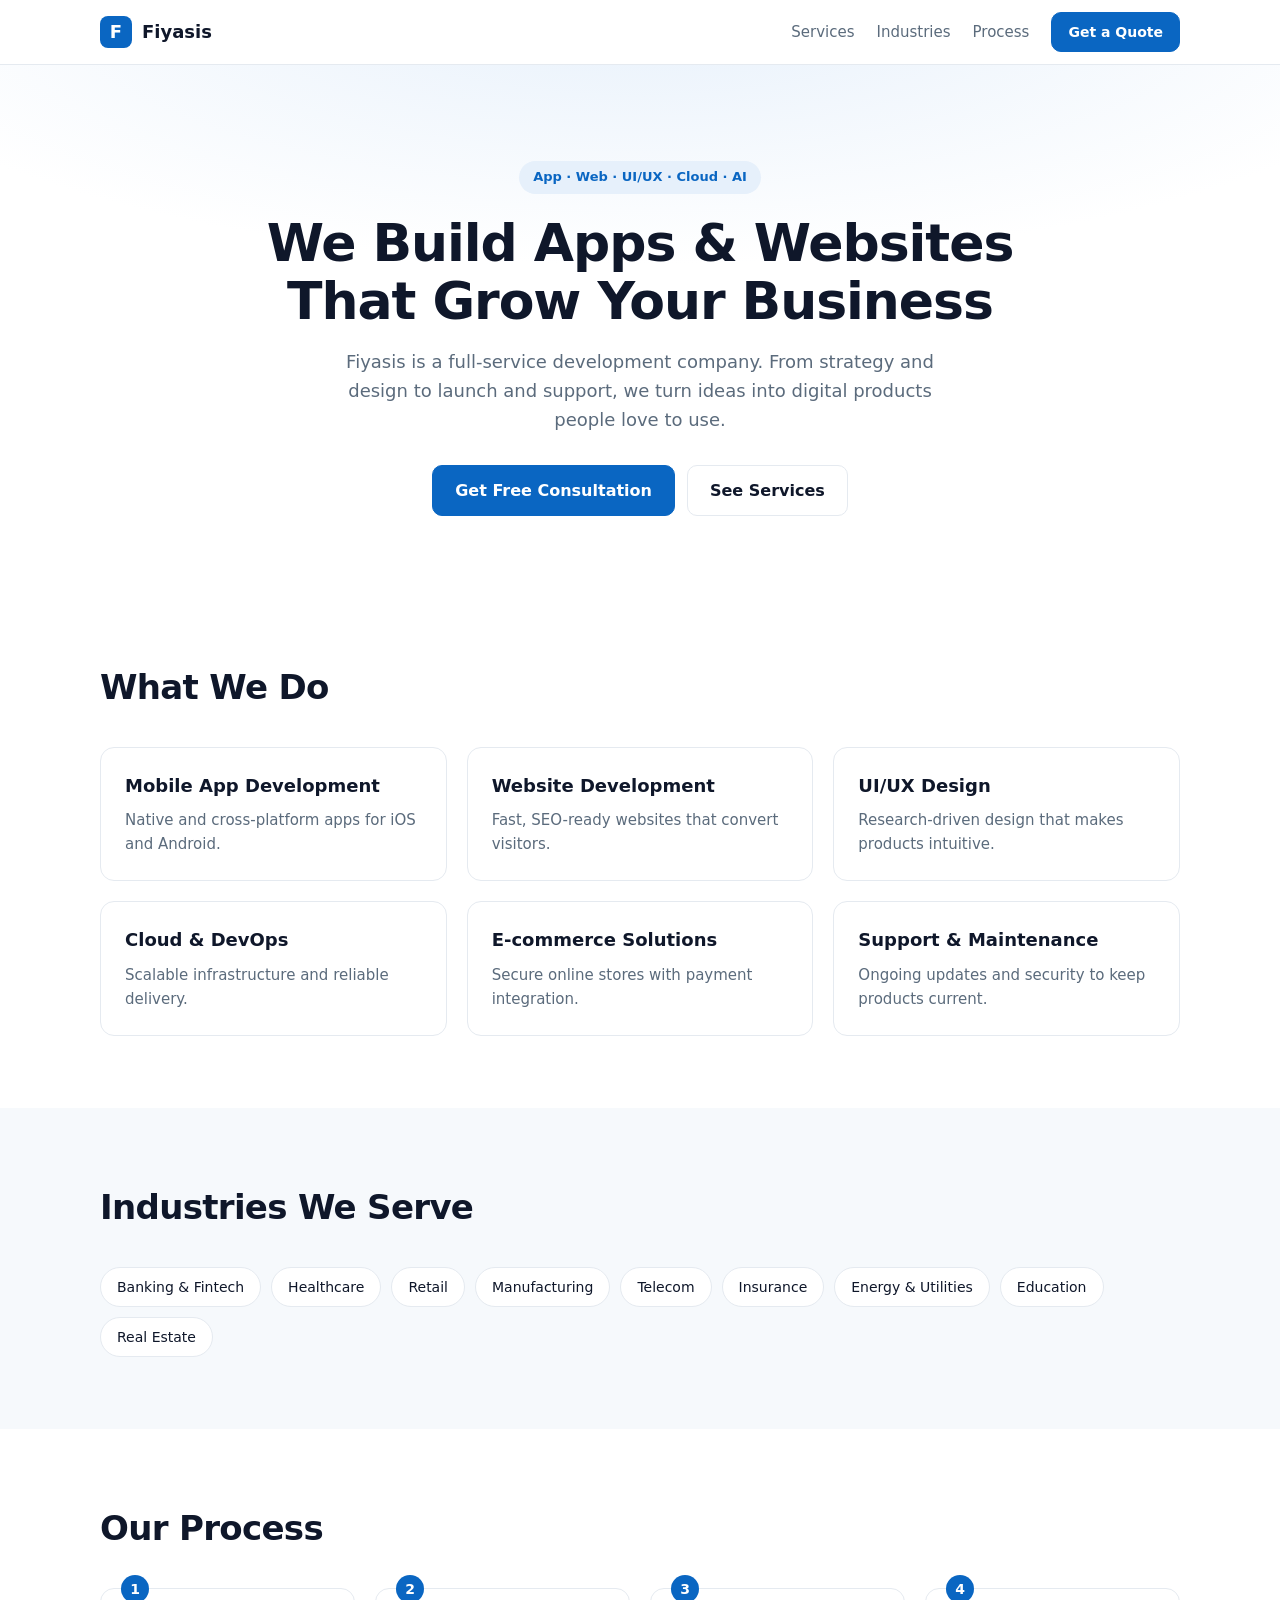
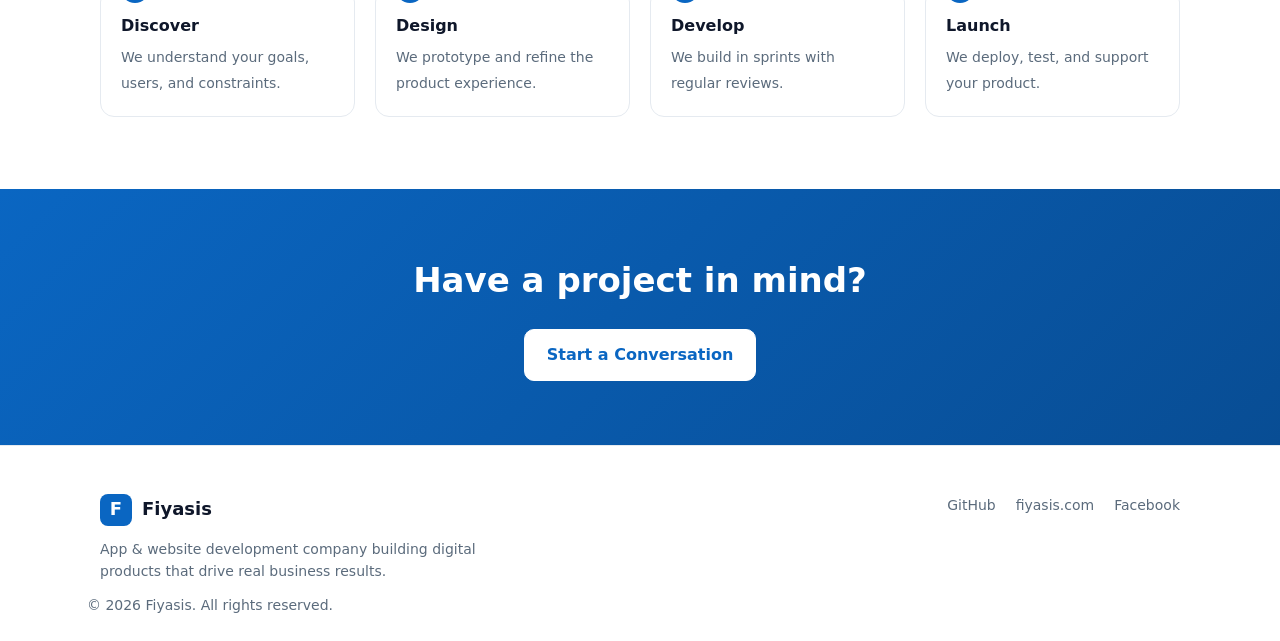
==== index.html @ e2587772 "Initial commit: Fiyasis landing page" ====
<!doctype html>
<html lang="en">
  <head>
    <meta charset="UTF-8" />
    <meta name="viewport" content="width=device-width, initial-scale=1.0" />
    <title>Fiyasis — App & Website Development Company</title>
    <meta
      name="description"
      content="Fiyasis is a full-service app and website development company. We build mobile apps, websites, UI/UX, cloud and AI solutions."
    />
    <link rel="icon" href="data:image/svg+xml,<svg xmlns='http://www.w3.org/2000/svg' viewBox='0 0 100 100'><rect width='100' height='100' rx='20' fill='%230A66C2'/><text x='50' y='70' font-size='60' text-anchor='middle' fill='white' font-family='Arial' font-weight='bold'>F</text></svg>" />
    <link rel="stylesheet" href="styles.css" />
  </head>
  <body>
    <header class="nav">
      <div class="container nav-inner">
        <a class="brand" href="/">
          <span class="logo">F</span>
          <span>Fiyasis</span>
        </a>
        <nav>
          <a href="#services">Services</a>
          <a href="#industries">Industries</a>
          <a href="#process">Process</a>
          <a class="btn btn-sm" href="https://www.fiyasis.com/contact-us">Get a Quote</a>
        </nav>
      </div>
    </header>

    <section class="hero">
      <div class="container">
        <span class="pill">App · Web · UI/UX · Cloud · AI</span>
        <h1>We Build Apps &amp; Websites That Grow Your Business</h1>
        <p class="lede">
          Fiyasis is a full-service development company. From strategy and design to
          launch and support, we turn ideas into digital products people love to use.
        </p>
        <div class="cta">
          <a class="btn" href="https://www.fiyasis.com/contact-us">Get Free Consultation</a>
          <a class="btn btn-outline" href="#services">See Services</a>
        </div>
      </div>
    </section>

    <section class="section" id="services">
      <div class="container">
        <h2>What We Do</h2>
        <div class="grid">
          <article class="card">
            <h3>Mobile App Development</h3>
            <p>Native and cross-platform apps for iOS and Android.</p>
          </article>
          <article class="card">
            <h3>Website Development</h3>
            <p>Fast, SEO-ready websites that convert visitors.</p>
          </article>
          <article class="card">
            <h3>UI/UX Design</h3>
            <p>Research-driven design that makes products intuitive.</p>
          </article>
          <article class="card">
            <h3>Cloud &amp; DevOps</h3>
            <p>Scalable infrastructure and reliable delivery.</p>
          </article>
          <article class="card">
            <h3>E-commerce Solutions</h3>
            <p>Secure online stores with payment integration.</p>
          </article>
          <article class="card">
            <h3>Support &amp; Maintenance</h3>
            <p>Ongoing updates and security to keep products current.</p>
          </article>
        </div>
      </div>
    </section>

    <section class="section alt" id="industries">
      <div class="container">
        <h2>Industries We Serve</h2>
        <div class="tags">
          <span>Banking &amp; Fintech</span>
          <span>Healthcare</span>
          <span>Retail</span>
          <span>Manufacturing</span>
          <span>Telecom</span>
          <span>Insurance</span>
          <span>Energy &amp; Utilities</span>
          <span>Education</span>
          <span>Real Estate</span>
        </div>
      </div>
    </section>

    <section class="section" id="process">
      <div class="container">
        <h2>Our Process</h2>
        <ol class="steps">
          <li><strong>Discover</strong><span>We understand your goals, users, and constraints.</span></li>
          <li><strong>Design</strong><span>We prototype and refine the product experience.</span></li>
          <li><strong>Develop</strong><span>We build in sprints with regular reviews.</span></li>
          <li><strong>Launch</strong><span>We deploy, test, and support your product.</span></li>
        </ol>
      </div>
    </section>

    <section class="cta-band">
      <div class="container">
        <h2>Have a project in mind?</h2>
        <a class="btn btn-light" href="https://www.fiyasis.com/contact-us">Start a Conversation</a>
      </div>
    </section>

    <footer class="footer">
      <div class="container footer-inner">
        <div>
          <a class="brand" href="/">
            <span class="logo">F</span>
            <span>Fiyasis</span>
          </a>
          <p>App &amp; website development company building digital products that drive real business results.</p>
        </div>
        <div class="footer-links">
          <a href="https://github.com/fiyasis">GitHub</a>
          <a href="https://www.fiyasis.com">fiyasis.com</a>
          <a href="https://www.facebook.com/fiyasys">Facebook</a>
        </div>
      </div>
      <p class="copyright">© <span id="year"></span> Fiyasis. All rights reserved.</p>
    </footer>

    <script>
      document.getElementById("year").textContent = new Date().getFullYear();
    </script>
  </body>
</html>
---- styles.css ----
:root {
  --brand: #0a66c2;
  --brand-dark: #084d94;
  --ink: #0f172a;
  --muted: #5b6b7c;
  --line: #e5eaf0;
  --bg: #ffffff;
  --bg-alt: #f6f9fc;
}

* {
  box-sizing: border-box;
}

html {
  scroll-behavior: smooth;
}

body {
  margin: 0;
  font-family: ui-sans-serif, system-ui, -apple-system, "Segoe UI", Roboto,
    Helvetica, Arial, sans-serif;
  color: var(--ink);
  background: var(--bg);
  line-height: 1.6;
}

.container {
  width: min(1080px, 92%);
  margin: 0 auto;
}

a {
  color: inherit;
  text-decoration: none;
}

/* Nav */
.nav {
  position: sticky;
  top: 0;
  z-index: 20;
  background: rgba(255, 255, 255, 0.85);
  backdrop-filter: blur(10px);
  border-bottom: 1px solid var(--line);
}

.nav-inner {
  display: flex;
  align-items: center;
  justify-content: space-between;
  height: 64px;
}

.brand {
  display: inline-flex;
  align-items: center;
  gap: 10px;
  font-weight: 800;
  font-size: 18px;
}

.logo {
  display: inline-flex;
  align-items: center;
  justify-content: center;
  width: 32px;
  height: 32px;
  border-radius: 8px;
  background: var(--brand);
  color: #fff;
  font-weight: 800;
}

.nav nav {
  display: flex;
  align-items: center;
  gap: 22px;
  font-size: 15px;
  color: var(--muted);
}

.nav nav a:hover {
  color: var(--brand);
}

/* Buttons */
.btn {
  display: inline-flex;
  align-items: center;
  justify-content: center;
  padding: 12px 22px;
  border-radius: 10px;
  background: var(--brand);
  color: #fff;
  font-weight: 600;
  border: 1px solid var(--brand);
  transition: background 0.15s ease, transform 0.15s ease;
}

.btn:hover {
  background: var(--brand-dark);
  transform: translateY(-1px);
}

.btn-sm {
  padding: 8px 16px;
  font-size: 14px;
}

.btn-outline {
  background: transparent;
  color: var(--ink);
  border-color: var(--line);
}

.btn-outline:hover {
  background: var(--bg-alt);
  color: var(--brand);
  border-color: var(--brand);
}

.btn-light {
  background: #fff;
  color: var(--brand);
  border-color: #fff;
}

.btn-light:hover {
  background: #f0f6ff;
}

/* Hero */
.hero {
  padding: 96px 0 72px;
  text-align: center;
  background: radial-gradient(1200px 400px at 50% -80px, #e6f0fb 0%, transparent 70%);
}

.pill {
  display: inline-block;
  padding: 6px 14px;
  border-radius: 999px;
  background: #e6f0fb;
  color: var(--brand);
  font-size: 13px;
  font-weight: 600;
  margin-bottom: 20px;
}

.hero h1 {
  font-size: clamp(32px, 5vw, 52px);
  line-height: 1.12;
  margin: 0 auto 18px;
  max-width: 820px;
  letter-spacing: -0.02em;
}

.lede {
  max-width: 620px;
  margin: 0 auto 30px;
  color: var(--muted);
  font-size: 18px;
}

.cta {
  display: flex;
  gap: 12px;
  justify-content: center;
  flex-wrap: wrap;
}

/* Sections */
.section {
  padding: 72px 0;
}

.section.alt {
  background: var(--bg-alt);
}

.section h2 {
  font-size: clamp(24px, 3vw, 34px);
  margin: 0 0 32px;
  letter-spacing: -0.02em;
}

.grid {
  display: grid;
  grid-template-columns: repeat(auto-fit, minmax(260px, 1fr));
  gap: 20px;
}

.card {
  background: #fff;
  border: 1px solid var(--line);
  border-radius: 14px;
  padding: 24px;
  transition: box-shadow 0.15s ease, transform 0.15s ease;
}

.card:hover {
  box-shadow: 0 12px 30px rgba(15, 23, 42, 0.08);
  transform: translateY(-3px);
}

.card h3 {
  margin: 0 0 8px;
  font-size: 18px;
}

.card p {
  margin: 0;
  color: var(--muted);
  font-size: 15px;
}

.tags {
  display: flex;
  flex-wrap: wrap;
  gap: 10px;
}

.tags span {
  background: #fff;
  border: 1px solid var(--line);
  border-radius: 999px;
  padding: 8px 16px;
  font-size: 14px;
  font-weight: 500;
}

.steps {
  display: grid;
  grid-template-columns: repeat(auto-fit, minmax(220px, 1fr));
  gap: 20px;
  list-style: none;
  padding: 0;
  margin: 0;
  counter-reset: step;
}

.steps li {
  position: relative;
  background: #fff;
  border: 1px solid var(--line);
  border-radius: 14px;
  padding: 24px 20px 20px;
}

.steps li::before {
  counter-increment: step;
  content: counter(step);
  position: absolute;
  top: -14px;
  left: 20px;
  width: 28px;
  height: 28px;
  border-radius: 50%;
  background: var(--brand);
  color: #fff;
  display: grid;
  place-items: center;
  font-size: 14px;
  font-weight: 700;
}

.steps strong {
  display: block;
  margin-bottom: 6px;
}

.steps span {
  color: var(--muted);
  font-size: 14px;
}

/* CTA band */
.cta-band {
  background: linear-gradient(135deg, var(--brand), var(--brand-dark));
  color: #fff;
  text-align: center;
  padding: 64px 0;
}

.cta-band h2 {
  margin: 0 0 22px;
  font-size: clamp(24px, 3vw, 34px);
}

/* Footer */
.footer {
  border-top: 1px solid var(--line);
  padding: 48px 0 24px;
  background: #fff;
}

.footer-inner {
  display: flex;
  justify-content: space-between;
  gap: 24px;
  flex-wrap: wrap;
}

.footer p {
  color: var(--muted);
  max-width: 420px;
  margin: 12px 0 0;
  font-size: 14px;
}

.footer-links {
  display: flex;
  gap: 20px;
  color: var(--muted);
  font-size: 14px;
}

.footer-links a:hover {
  color: var(--brand);
}

.copyright {
  text-align: center;
  color: var(--muted);
  font-size: 13px;
  margin: 32px 0 0;
}
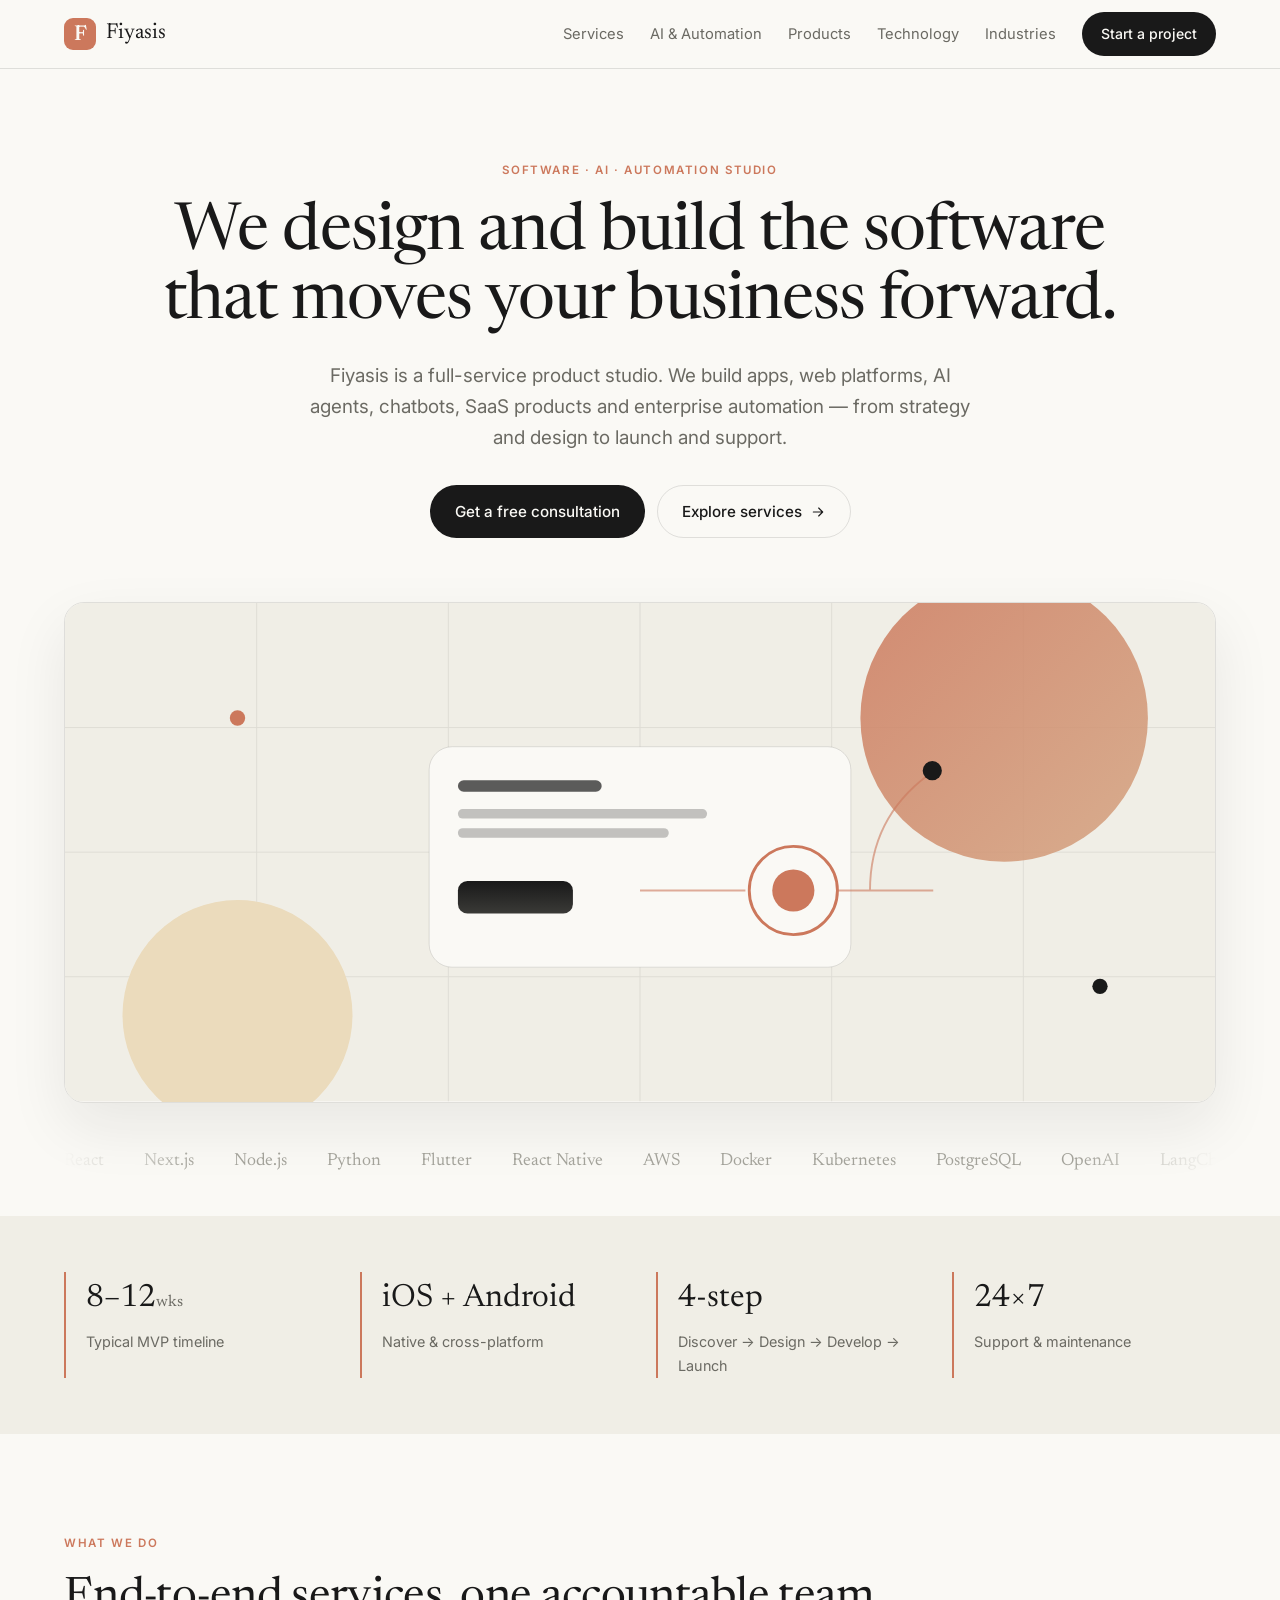
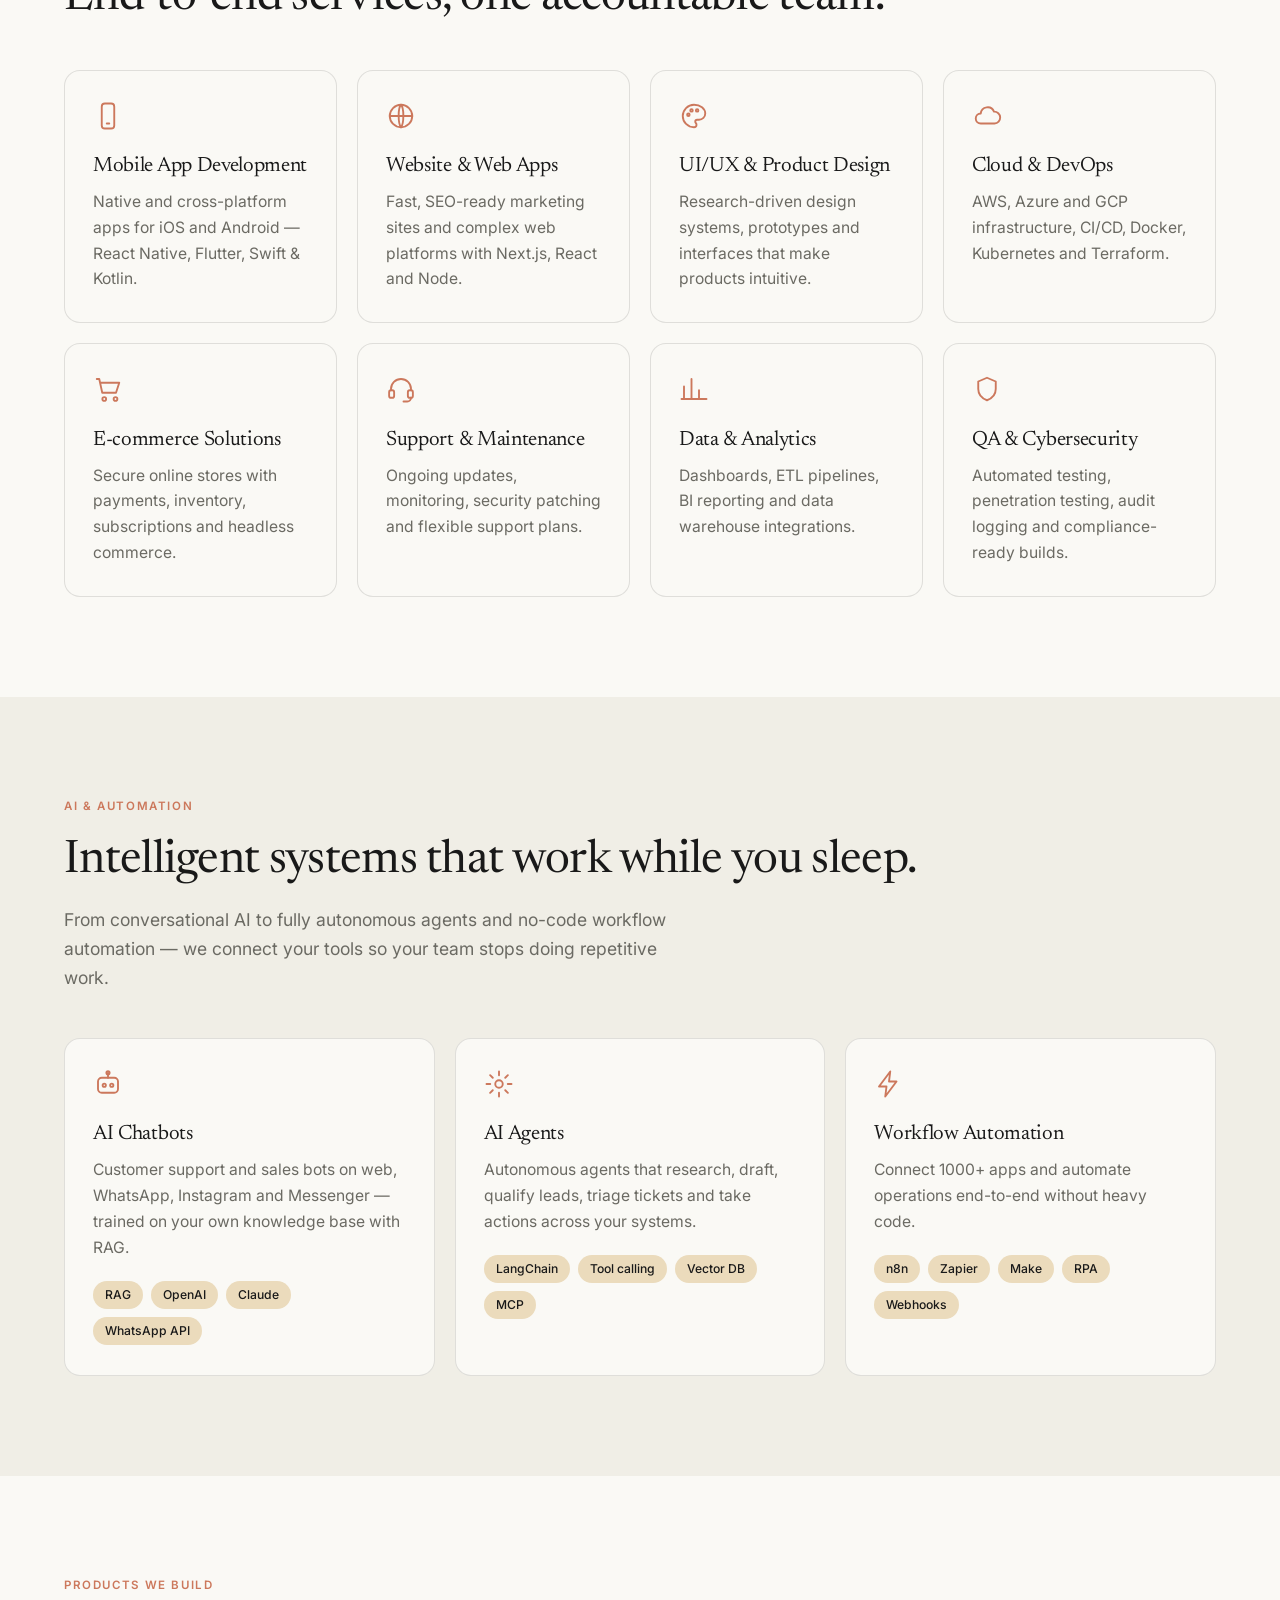
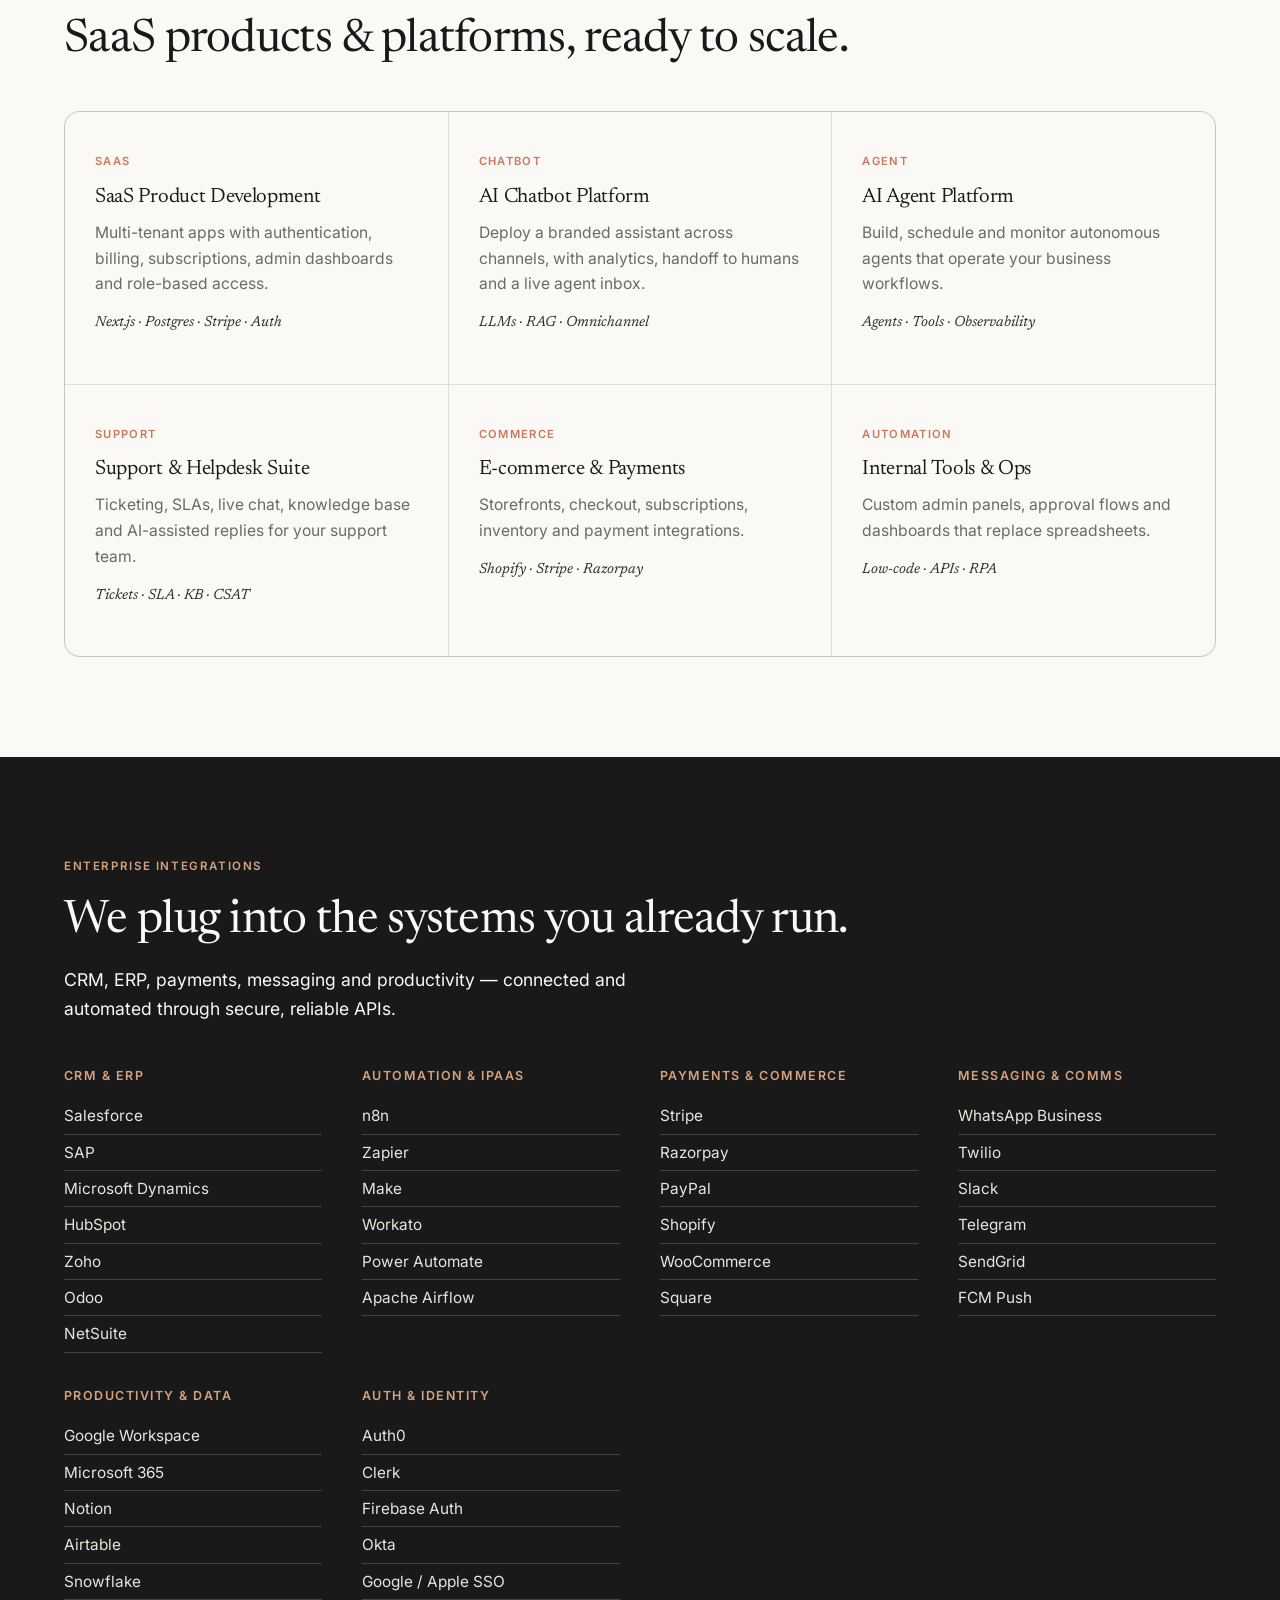
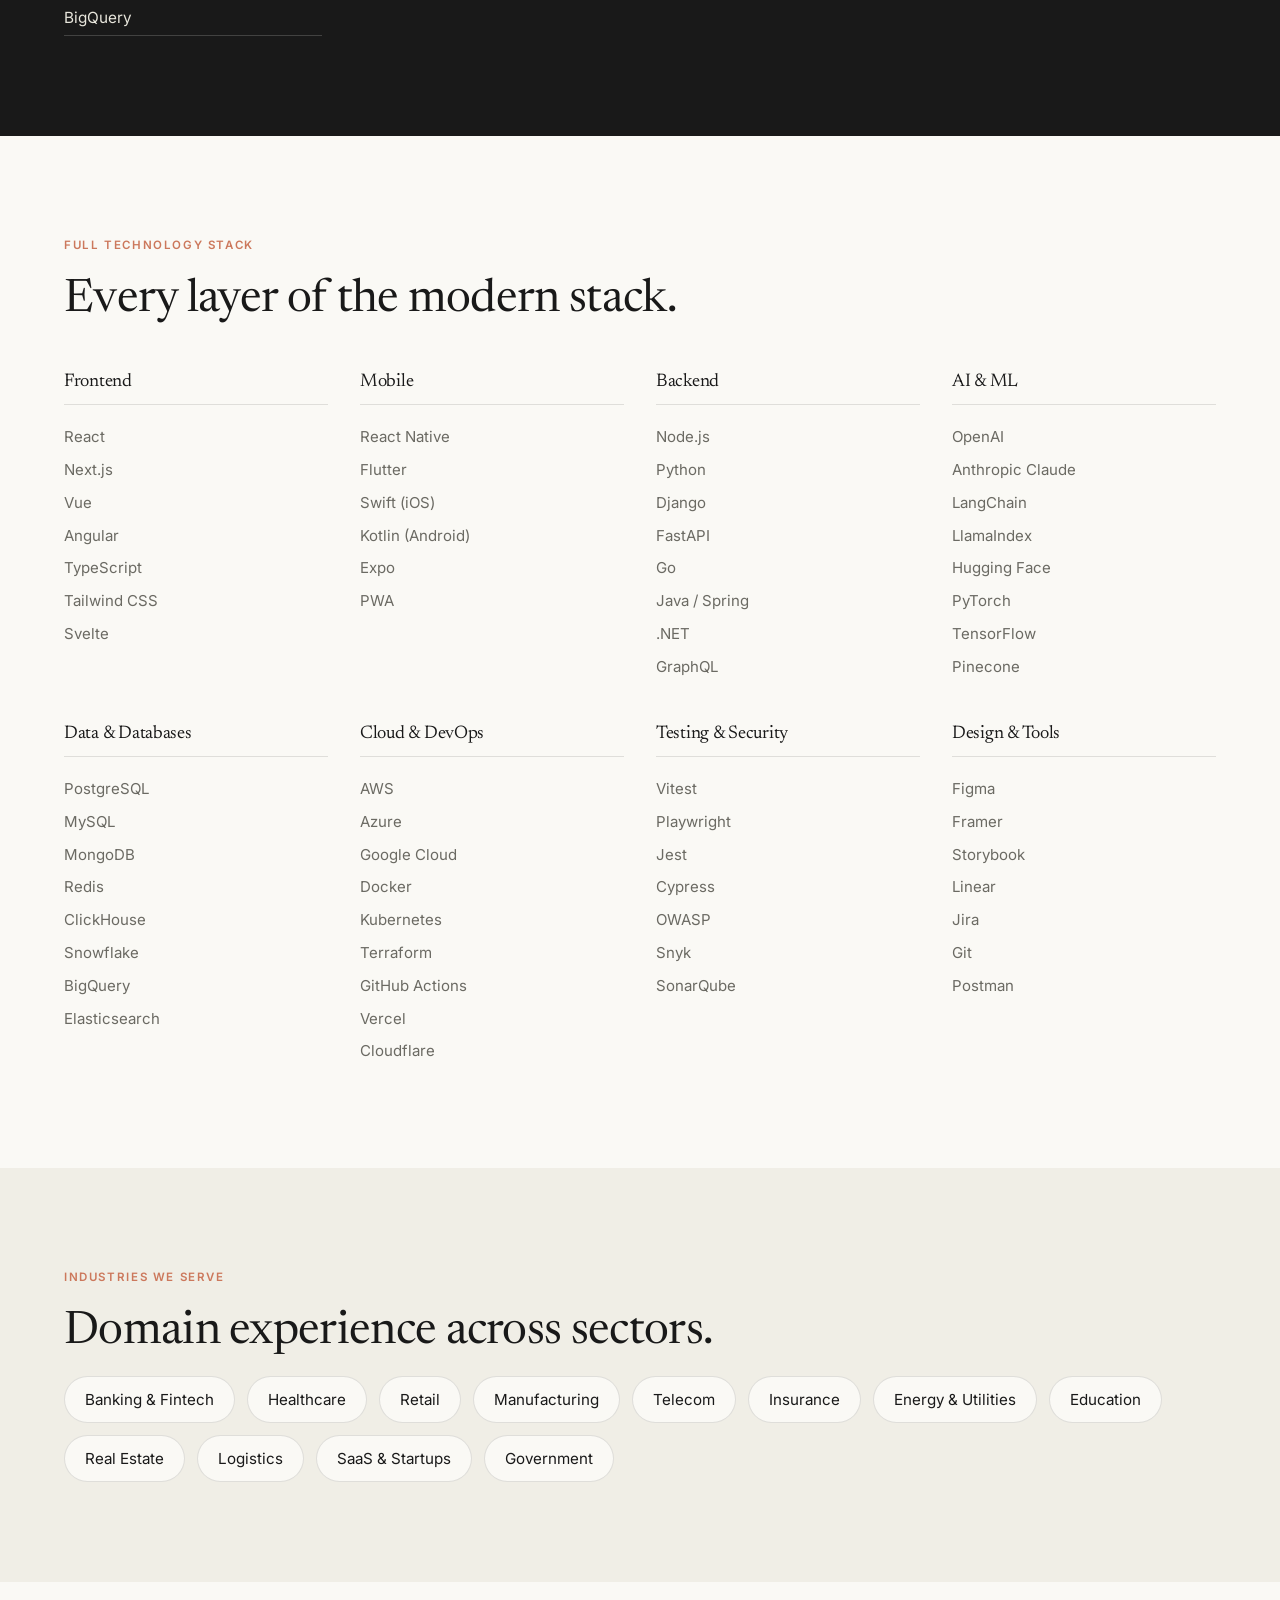
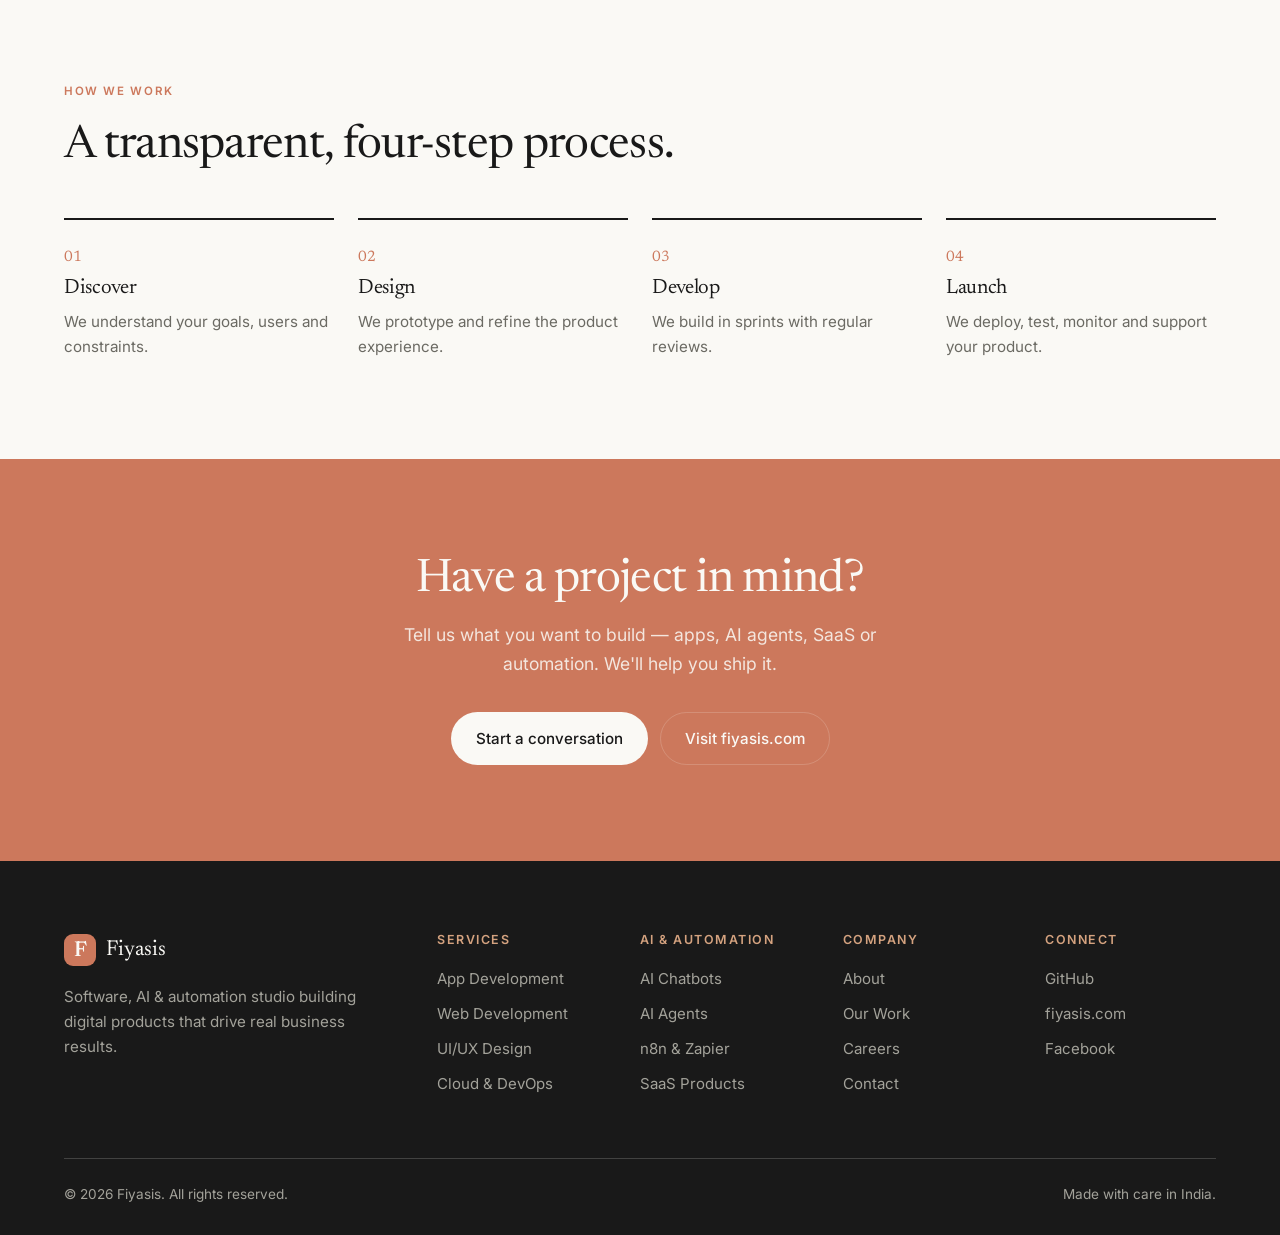
==== commit ff68791c: "Redesign: Anthropic-inspired editorial layout, full services/AI/automation/tech coverage" ====
--- a/index.html
+++ b/index.html
@@ -3,129 +3,369 @@
   <head>
     <meta charset="UTF-8" />
     <meta name="viewport" content="width=device-width, initial-scale=1.0" />
-    <title>Fiyasis — App & Website Development Company</title>
+    <title>Fiyasis — Software, AI & Automation Studio</title>
     <meta
       name="description"
-      content="Fiyasis is a full-service app and website development company. We build mobile apps, websites, UI/UX, cloud and AI solutions."
+      content="Fiyasis designs and builds software, AI agents, chatbots, SaaS products and enterprise automation — apps, web, cloud, Salesforce, SAP, n8n and Zapier."
     />
-    <link rel="icon" href="data:image/svg+xml,<svg xmlns='http://www.w3.org/2000/svg' viewBox='0 0 100 100'><rect width='100' height='100' rx='20' fill='%230A66C2'/><text x='50' y='70' font-size='60' text-anchor='middle' fill='white' font-family='Arial' font-weight='bold'>F</text></svg>" />
+    <link rel="icon" href="data:image/svg+xml,<svg xmlns='http://www.w3.org/2000/svg' viewBox='0 0 100 100'><rect width='100' height='100' rx='22' fill='%23CC785C'/><text x='50' y='72' font-size='64' text-anchor='middle' fill='%23FAF9F5' font-family='Georgia,serif' font-weight='700'>F</text></svg>" />
+    <link rel="preconnect" href="https://fonts.googleapis.com" />
+    <link rel="preconnect" href="https://fonts.gstatic.com" crossorigin />
+    <link
+      href="https://fonts.googleapis.com/css2?family=Newsreader:ital,opsz,wght@0,6..72,300;0,6..72,400;0,6..72,500;1,6..72,400&family=Inter:wght@400;500;600&display=swap"
+      rel="stylesheet"
+    />
     <link rel="stylesheet" href="styles.css" />
   </head>
   <body>
+    <!-- Icon sprite -->
+    <svg width="0" height="0" style="position: absolute" aria-hidden="true">
+      <symbol id="i-mobile" viewBox="0 0 24 24"><rect x="7" y="2" width="10" height="20" rx="2.5"/><line x1="11" y1="18" x2="13" y2="18"/></symbol>
+      <symbol id="i-globe" viewBox="0 0 24 24"><circle cx="12" cy="12" r="9"/><path d="M3 12h18M12 3c2.5 2.5 2.5 15 0 18M12 3c-2.5 2.5-2.5 15 0 18"/></symbol>
+      <symbol id="i-palette" viewBox="0 0 24 24"><path d="M12 3a9 9 0 0 0 0 18c1.2 0 2-.8 2-2 0-.6-.2-1-.6-1.4-.3-.4-.4-.8-.4-1.1 0-.8.7-1.5 1.5-1.5H16a5 5 0 0 0 5-5c0-3.9-4-7-9-7Z"/><circle cx="7.5" cy="11" r="1"/><circle cx="10" cy="7.5" r="1"/><circle cx="14.5" cy="7.5" r="1"/></symbol>
+      <symbol id="i-cloud" viewBox="0 0 24 24"><path d="M7 18a4 4 0 0 1 0-8 5.5 5.5 0 0 1 10.6-1.5A3.5 3.5 0 0 1 18 18Z"/></symbol>
+      <symbol id="i-cart" viewBox="0 0 24 24"><circle cx="9" cy="20" r="1.5"/><circle cx="18" cy="20" r="1.5"/><path d="M3 4h2l2.4 11h11L21 7H6"/></symbol>
+      <symbol id="i-headset" viewBox="0 0 24 24"><path d="M4 13v-1a8 8 0 0 1 16 0v1"/><rect x="2.5" y="13" width="4" height="6" rx="1.5"/><rect x="17.5" y="13" width="4" height="6" rx="1.5"/><path d="M20 19a3 3 0 0 1-3 3h-3"/></symbol>
+      <symbol id="i-robot" viewBox="0 0 24 24"><rect x="4" y="7" width="16" height="12" rx="3"/><line x1="12" y1="3" x2="12" y2="7"/><circle cx="12" cy="3" r="1.3"/><circle cx="9" cy="13" r="1.3"/><circle cx="15" cy="13" r="1.3"/></symbol>
+      <symbol id="i-bolt" viewBox="0 0 24 24"><path d="M13 2 4 14h6l-1 8 9-12h-6l1-8Z"/></symbol>
+      <symbol id="i-cog" viewBox="0 0 24 24"><circle cx="12" cy="12" r="3"/><path d="M12 2v3M12 19v3M2 12h3M19 12h3M4.9 4.9l2.1 2.1M17 17l2.1 2.1M19.1 4.9 17 7M7 17l-2.1 2.1"/></symbol>
+      <symbol id="i-chart" viewBox="0 0 24 24"><path d="M4 20V10M10 20V4M16 20v-7M22 20H2"/></symbol>
+      <symbol id="i-shield" viewBox="0 0 24 24"><path d="M12 3 5 6v6c0 5 3 7.5 7 9 4-1.5 7-4 7-9V6l-7-3Z"/></symbol>
+      <symbol id="i-plug" viewBox="0 0 24 24"><path d="M9 3v5M15 3v5M7 8h10v4a5 5 0 0 1-10 0V8ZM12 17v4"/></symbol>
+      <symbol id="i-arrow" viewBox="0 0 24 24"><path d="M5 12h14M13 6l6 6-6 6"/></symbol>
+    </svg>
+
     <header class="nav">
-      <div class="container nav-inner">
+      <div class="wrap nav-inner">
         <a class="brand" href="/">
-          <span class="logo">F</span>
-          <span>Fiyasis</span>
+          <span class="mark">F</span>
+          <span class="brand-name">Fiyasis</span>
         </a>
-        <nav>
+        <nav class="nav-links">
           <a href="#services">Services</a>
+          <a href="#ai">AI &amp; Automation</a>
+          <a href="#products">Products</a>
+          <a href="#stack">Technology</a>
           <a href="#industries">Industries</a>
-          <a href="#process">Process</a>
-          <a class="btn btn-sm" href="https://www.fiyasis.com/contact-us">Get a Quote</a>
+          <a class="btn btn-dark btn-sm" href="https://www.fiyasis.com/contact-us">Start a project</a>
         </nav>
       </div>
     </header>
 
-    <section class="hero">
-      <div class="container">
-        <span class="pill">App · Web · UI/UX · Cloud · AI</span>
-        <h1>We Build Apps &amp; Websites That Grow Your Business</h1>
-        <p class="lede">
-          Fiyasis is a full-service development company. From strategy and design to
-          launch and support, we turn ideas into digital products people love to use.
-        </p>
-        <div class="cta">
-          <a class="btn" href="https://www.fiyasis.com/contact-us">Get Free Consultation</a>
-          <a class="btn btn-outline" href="#services">See Services</a>
-        </div>
+    <main>
+      <!-- HERO -->
+      <section class="hero">
+        <div class="wrap">
+          <p class="kicker">Software · AI · Automation Studio</p>
+          <h1>We design and build the software that moves your business forward.</h1>
+          <p class="lede">
+            Fiyasis is a full-service product studio. We build apps, web platforms, AI
+            agents, chatbots, SaaS products and enterprise automation — from strategy and
+            design to launch and support.
+          </p>
+          <div class="hero-actions">
+            <a class="btn btn-dark" href="https://www.fiyasis.com/contact-us">Get a free consultation</a>
+            <a class="btn btn-ghost" href="#services">Explore services <svg class="ic"><use href="#i-arrow"/></svg></a>
+          </div>
+
+          <!-- Generated hero artwork (inline SVG) -->
+          <div class="hero-art" role="img" aria-label="Abstract illustration of connected systems and AI agents">
+            <svg viewBox="0 0 1200 520" preserveAspectRatio="xMidYMid slice">
+              <defs>
+                <linearGradient id="g1" x1="0" y1="0" x2="1" y2="1">
+                  <stop offset="0" stop-color="#CC785C"/>
+                  <stop offset="1" stop-color="#D4A27F"/>
+                </linearGradient>
+                <linearGradient id="g2" x1="0" y1="0" x2="0" y2="1">
+                  <stop offset="0" stop-color="#191919"/>
+                  <stop offset="1" stop-color="#3a3a37"/>
+                </linearGradient>
+              </defs>
+              <rect width="1200" height="520" fill="#F0EEE6"/>
+              <g stroke="#191919" opacity="0.08">
+                <path d="M0 130h1200M0 260h1200M0 390h1200M200 0v520M400 0v520M600 0v520M800 0v520M1000 0v520"/>
+              </g>
+              <circle cx="980" cy="120" r="150" fill="url(#g1)" opacity="0.85"/>
+              <circle cx="180" cy="430" r="120" fill="#EBDBBC"/>
+              <rect x="380" y="150" width="440" height="230" rx="24" fill="#FAF9F5" stroke="#191919" stroke-opacity="0.12"/>
+              <rect x="410" y="185" width="150" height="12" rx="6" fill="#191919" opacity="0.7"/>
+              <rect x="410" y="215" width="260" height="10" rx="5" fill="#191919" opacity="0.25"/>
+              <rect x="410" y="235" width="220" height="10" rx="5" fill="#191919" opacity="0.25"/>
+              <rect x="410" y="290" width="120" height="34" rx="10" fill="url(#g2)"/>
+              <circle cx="760" cy="300" r="46" fill="none" stroke="#CC785C" stroke-width="3"/>
+              <circle cx="760" cy="300" r="22" fill="#CC785C"/>
+              <g stroke="#CC785C" stroke-width="2" opacity="0.6" fill="none">
+                <path d="M600 300h110M806 300h100M900 180c-40 30-60 70-60 120"/>
+              </g>
+              <circle cx="905" cy="175" r="10" fill="#191919"/>
+              <circle cx="180" cy="120" r="8" fill="#CC785C"/>
+              <circle cx="1080" cy="400" r="8" fill="#191919"/>
+            </svg>
+          </div>
+
+          <!-- Logo / tech marquee -->
+          <div class="marquee" aria-hidden="true">
+            <div class="marquee-track">
+              <span>React</span><span>Next.js</span><span>Node.js</span><span>Python</span><span>Flutter</span><span>React Native</span><span>AWS</span><span>Docker</span><span>Kubernetes</span><span>PostgreSQL</span><span>OpenAI</span><span>LangChain</span><span>n8n</span><span>Zapier</span><span>Make</span><span>Salesforce</span><span>SAP</span><span>HubSpot</span>
+              <span>React</span><span>Next.js</span><span>Node.js</span><span>Python</span><span>Flutter</span><span>React Native</span><span>AWS</span><span>Docker</span><span>Kubernetes</span><span>PostgreSQL</span><span>OpenAI</span><span>LangChain</span><span>n8n</span><span>Zapier</span><span>Make</span><span>Salesforce</span><span>SAP</span><span>HubSpot</span>
+            </div>
+          </div>
+        </div>
+      </section>
+
+      <!-- STATS -->
+      <section class="band band-ivory">
+        <div class="wrap stats">
+          <div><strong>8–12<span>wks</span></strong><span>Typical MVP timeline</span></div>
+          <div><strong>iOS + Android</strong><span>Native &amp; cross-platform</span></div>
+          <div><strong>4-step</strong><span>Discover → Design → Develop → Launch</span></div>
+          <div><strong>24×7</strong><span>Support &amp; maintenance</span></div>
+        </div>
+      </section>
+
+      <!-- SERVICES -->
+      <section class="section" id="services">
+        <div class="wrap">
+          <p class="kicker">What we do</p>
+          <h2>End-to-end services, one accountable team.</h2>
+          <div class="cards">
+            <article class="card">
+              <svg class="ic-lg"><use href="#i-mobile"/></svg>
+              <h3>Mobile App Development</h3>
+              <p>Native and cross-platform apps for iOS and Android — React Native, Flutter, Swift &amp; Kotlin.</p>
+            </article>
+            <article class="card">
+              <svg class="ic-lg"><use href="#i-globe"/></svg>
+              <h3>Website &amp; Web Apps</h3>
+              <p>Fast, SEO-ready marketing sites and complex web platforms with Next.js, React and Node.</p>
+            </article>
+            <article class="card">
+              <svg class="ic-lg"><use href="#i-palette"/></svg>
+              <h3>UI/UX &amp; Product Design</h3>
+              <p>Research-driven design systems, prototypes and interfaces that make products intuitive.</p>
+            </article>
+            <article class="card">
+              <svg class="ic-lg"><use href="#i-cloud"/></svg>
+              <h3>Cloud &amp; DevOps</h3>
+              <p>AWS, Azure and GCP infrastructure, CI/CD, Docker, Kubernetes and Terraform.</p>
+            </article>
+            <article class="card">
+              <svg class="ic-lg"><use href="#i-cart"/></svg>
+              <h3>E-commerce Solutions</h3>
+              <p>Secure online stores with payments, inventory, subscriptions and headless commerce.</p>
+            </article>
+            <article class="card">
+              <svg class="ic-lg"><use href="#i-headset"/></svg>
+              <h3>Support &amp; Maintenance</h3>
+              <p>Ongoing updates, monitoring, security patching and flexible support plans.</p>
+            </article>
+            <article class="card">
+              <svg class="ic-lg"><use href="#i-chart"/></svg>
+              <h3>Data &amp; Analytics</h3>
+              <p>Dashboards, ETL pipelines, BI reporting and data warehouse integrations.</p>
+            </article>
+            <article class="card">
+              <svg class="ic-lg"><use href="#i-shield"/></svg>
+              <h3>QA &amp; Cybersecurity</h3>
+              <p>Automated testing, penetration testing, audit logging and compliance-ready builds.</p>
+            </article>
+          </div>
+        </div>
+      </section>
+
+      <!-- AI & AUTOMATION -->
+      <section class="section band-ivory" id="ai">
+        <div class="wrap">
+          <p class="kicker">AI &amp; automation</p>
+          <h2>Intelligent systems that work while you sleep.</h2>
+          <p class="section-lede">
+            From conversational AI to fully autonomous agents and no-code workflow
+            automation — we connect your tools so your team stops doing repetitive work.
+          </p>
+          <div class="cards cards-3">
+            <article class="card card-feature">
+              <svg class="ic-lg"><use href="#i-robot"/></svg>
+              <h3>AI Chatbots</h3>
+              <p>Customer support and sales bots on web, WhatsApp, Instagram and Messenger — trained on your own knowledge base with RAG.</p>
+              <ul class="chips">
+                <li>RAG</li><li>OpenAI</li><li>Claude</li><li>WhatsApp API</li>
+              </ul>
+            </article>
+            <article class="card card-feature">
+              <svg class="ic-lg"><use href="#i-cog"/></svg>
+              <h3>AI Agents</h3>
+              <p>Autonomous agents that research, draft, qualify leads, triage tickets and take actions across your systems.</p>
+              <ul class="chips">
+                <li>LangChain</li><li>Tool calling</li><li>Vector DB</li><li>MCP</li>
+              </ul>
+            </article>
+            <article class="card card-feature">
+              <svg class="ic-lg"><use href="#i-bolt"/></svg>
+              <h3>Workflow Automation</h3>
+              <p>Connect 1000+ apps and automate operations end-to-end without heavy code.</p>
+              <ul class="chips">
+                <li>n8n</li><li>Zapier</li><li>Make</li><li>RPA</li><li>Webhooks</li>
+              </ul>
+            </article>
+          </div>
+        </div>
+      </section>
+
+      <!-- PRODUCTS -->
+      <section class="section" id="products">
+        <div class="wrap">
+          <p class="kicker">Products we build</p>
+          <h2>SaaS products &amp; platforms, ready to scale.</h2>
+          <div class="products">
+            <article class="product">
+              <span class="product-tag">SaaS</span>
+              <h3>SaaS Product Development</h3>
+              <p>Multi-tenant apps with authentication, billing, subscriptions, admin dashboards and role-based access.</p>
+              <p class="product-tech">Next.js · Postgres · Stripe · Auth</p>
+            </article>
+            <article class="product">
+              <span class="product-tag">Chatbot</span>
+              <h3>AI Chatbot Platform</h3>
+              <p>Deploy a branded assistant across channels, with analytics, handoff to humans and a live agent inbox.</p>
+              <p class="product-tech">LLMs · RAG · Omnichannel</p>
+            </article>
+            <article class="product">
+              <span class="product-tag">Agent</span>
+              <h3>AI Agent Platform</h3>
+              <p>Build, schedule and monitor autonomous agents that operate your business workflows.</p>
+              <p class="product-tech">Agents · Tools · Observability</p>
+            </article>
+            <article class="product">
+              <span class="product-tag">Support</span>
+              <h3>Support &amp; Helpdesk Suite</h3>
+              <p>Ticketing, SLAs, live chat, knowledge base and AI-assisted replies for your support team.</p>
+              <p class="product-tech">Tickets · SLA · KB · CSAT</p>
+            </article>
+            <article class="product">
+              <span class="product-tag">Commerce</span>
+              <h3>E-commerce &amp; Payments</h3>
+              <p>Storefronts, checkout, subscriptions, inventory and payment integrations.</p>
+              <p class="product-tech">Shopify · Stripe · Razorpay</p>
+            </article>
+            <article class="product">
+              <span class="product-tag">Automation</span>
+              <h3>Internal Tools &amp; Ops</h3>
+              <p>Custom admin panels, approval flows and dashboards that replace spreadsheets.</p>
+              <p class="product-tech">Low-code · APIs · RPA</p>
+            </article>
+          </div>
+        </div>
+      </section>
+
+      <!-- ENTERPRISE INTEGRATIONS -->
+      <section class="section band-slate">
+        <div class="wrap">
+          <p class="kicker kicker-light">Enterprise integrations</p>
+          <h2 class="light">We plug into the systems you already run.</h2>
+          <p class="section-lede light">
+            CRM, ERP, payments, messaging and productivity — connected and automated
+            through secure, reliable APIs.
+          </p>
+          <div class="integration-grid">
+            <div class="igroup">
+              <h4>CRM &amp; ERP</h4>
+              <ul><li>Salesforce</li><li>SAP</li><li>Microsoft Dynamics</li><li>HubSpot</li><li>Zoho</li><li>Odoo</li><li>NetSuite</li></ul>
+            </div>
+            <div class="igroup">
+              <h4>Automation &amp; iPaaS</h4>
+              <ul><li>n8n</li><li>Zapier</li><li>Make</li><li>Workato</li><li>Power Automate</li><li>Apache Airflow</li></ul>
+            </div>
+            <div class="igroup">
+              <h4>Payments &amp; Commerce</h4>
+              <ul><li>Stripe</li><li>Razorpay</li><li>PayPal</li><li>Shopify</li><li>WooCommerce</li><li>Square</li></ul>
+            </div>
+            <div class="igroup">
+              <h4>Messaging &amp; Comms</h4>
+              <ul><li>WhatsApp Business</li><li>Twilio</li><li>Slack</li><li>Telegram</li><li>SendGrid</li><li>FCM Push</li></ul>
+            </div>
+            <div class="igroup">
+              <h4>Productivity &amp; Data</h4>
+              <ul><li>Google Workspace</li><li>Microsoft 365</li><li>Notion</li><li>Airtable</li><li>Snowflake</li><li>BigQuery</li></ul>
+            </div>
+            <div class="igroup">
+              <h4>Auth &amp; Identity</h4>
+              <ul><li>Auth0</li><li>Clerk</li><li>Firebase Auth</li><li>Okta</li><li>Google / Apple SSO</li></ul>
+            </div>
+          </div>
+        </div>
+      </section>
+
+      <!-- TECHNOLOGY STACK -->
+      <section class="section" id="stack">
+        <div class="wrap">
+          <p class="kicker">Full technology stack</p>
+          <h2>Every layer of the modern stack.</h2>
+          <div class="stack">
+            <div class="stack-col"><h4>Frontend</h4><ul><li>React</li><li>Next.js</li><li>Vue</li><li>Angular</li><li>TypeScript</li><li>Tailwind CSS</li><li>Svelte</li></ul></div>
+            <div class="stack-col"><h4>Mobile</h4><ul><li>React Native</li><li>Flutter</li><li>Swift (iOS)</li><li>Kotlin (Android)</li><li>Expo</li><li>PWA</li></ul></div>
+            <div class="stack-col"><h4>Backend</h4><ul><li>Node.js</li><li>Python</li><li>Django</li><li>FastAPI</li><li>Go</li><li>Java / Spring</li><li>.NET</li><li>GraphQL</li></ul></div>
+            <div class="stack-col"><h4>AI &amp; ML</h4><ul><li>OpenAI</li><li>Anthropic Claude</li><li>LangChain</li><li>LlamaIndex</li><li>Hugging Face</li><li>PyTorch</li><li>TensorFlow</li><li>Pinecone</li></ul></div>
+            <div class="stack-col"><h4>Data &amp; Databases</h4><ul><li>PostgreSQL</li><li>MySQL</li><li>MongoDB</li><li>Redis</li><li>ClickHouse</li><li>Snowflake</li><li>BigQuery</li><li>Elasticsearch</li></ul></div>
+            <div class="stack-col"><h4>Cloud &amp; DevOps</h4><ul><li>AWS</li><li>Azure</li><li>Google Cloud</li><li>Docker</li><li>Kubernetes</li><li>Terraform</li><li>GitHub Actions</li><li>Vercel</li><li>Cloudflare</li></ul></div>
+            <div class="stack-col"><h4>Testing &amp; Security</h4><ul><li>Vitest</li><li>Playwright</li><li>Jest</li><li>Cypress</li><li>OWASP</li><li>Snyk</li><li>SonarQube</li></ul></div>
+            <div class="stack-col"><h4>Design &amp; Tools</h4><ul><li>Figma</li><li>Framer</li><li>Storybook</li><li>Linear</li><li>Jira</li><li>Git</li><li>Postman</li></ul></div>
+          </div>
+        </div>
+      </section>
+
+      <!-- INDUSTRIES -->
+      <section class="section band-ivory" id="industries">
+        <div class="wrap">
+          <p class="kicker">Industries we serve</p>
+          <h2>Domain experience across sectors.</h2>
+          <div class="industries">
+            <span>Banking &amp; Fintech</span><span>Healthcare</span><span>Retail</span><span>Manufacturing</span><span>Telecom</span><span>Insurance</span><span>Energy &amp; Utilities</span><span>Education</span><span>Real Estate</span><span>Logistics</span><span>SaaS &amp; Startups</span><span>Government</span>
+          </div>
+        </div>
+      </section>
+
+      <!-- PROCESS -->
+      <section class="section" id="process">
+        <div class="wrap">
+          <p class="kicker">How we work</p>
+          <h2>A transparent, four-step process.</h2>
+          <ol class="steps">
+            <li><span class="step-no">01</span><h3>Discover</h3><p>We understand your goals, users and constraints.</p></li>
+            <li><span class="step-no">02</span><h3>Design</h3><p>We prototype and refine the product experience.</p></li>
+            <li><span class="step-no">03</span><h3>Develop</h3><p>We build in sprints with regular reviews.</p></li>
+            <li><span class="step-no">04</span><h3>Launch</h3><p>We deploy, test, monitor and support your product.</p></li>
+          </ol>
+        </div>
+      </section>
+
+      <!-- CTA -->
+      <section class="cta-band">
+        <div class="wrap">
+          <h2>Have a project in mind?</h2>
+          <p>Tell us what you want to build — apps, AI agents, SaaS or automation. We'll help you ship it.</p>
+          <div class="hero-actions center">
+            <a class="btn btn-light" href="https://www.fiyasis.com/contact-us">Start a conversation</a>
+            <a class="btn btn-outline-light" href="https://www.fiyasis.com">Visit fiyasis.com</a>
+          </div>
+        </div>
+      </section>
+    </main>
+
+    <footer class="footer">
+      <div class="wrap footer-grid">
+        <div class="footer-brand">
+          <a class="brand" href="/"><span class="mark">F</span><span class="brand-name">Fiyasis</span></a>
+          <p>Software, AI &amp; automation studio building digital products that drive real business results.</p>
+        </div>
+        <div><h5>Services</h5><ul><li>App Development</li><li>Web Development</li><li>UI/UX Design</li><li>Cloud &amp; DevOps</li></ul></div>
+        <div><h5>AI &amp; Automation</h5><ul><li>AI Chatbots</li><li>AI Agents</li><li>n8n &amp; Zapier</li><li>SaaS Products</li></ul></div>
+        <div><h5>Company</h5><ul><li><a href="https://www.fiyasis.com/about-us">About</a></li><li><a href="https://www.fiyasis.com/work">Our Work</a></li><li><a href="https://www.fiyasis.com/career">Careers</a></li><li><a href="https://www.fiyasis.com/contact-us">Contact</a></li></ul></div>
+        <div><h5>Connect</h5><ul><li><a href="https://github.com/fiyasis">GitHub</a></li><li><a href="https://www.fiyasis.com">fiyasis.com</a></li><li><a href="https://www.facebook.com/fiyasys">Facebook</a></li></ul></div>
       </div>
-    </section>
-
-    <section class="section" id="services">
-      <div class="container">
-        <h2>What We Do</h2>
-        <div class="grid">
-          <article class="card">
-            <h3>Mobile App Development</h3>
-            <p>Native and cross-platform apps for iOS and Android.</p>
-          </article>
-          <article class="card">
-            <h3>Website Development</h3>
-            <p>Fast, SEO-ready websites that convert visitors.</p>
-          </article>
-          <article class="card">
-            <h3>UI/UX Design</h3>
-            <p>Research-driven design that makes products intuitive.</p>
-          </article>
-          <article class="card">
-            <h3>Cloud &amp; DevOps</h3>
-            <p>Scalable infrastructure and reliable delivery.</p>
-          </article>
-          <article class="card">
-            <h3>E-commerce Solutions</h3>
-            <p>Secure online stores with payment integration.</p>
-          </article>
-          <article class="card">
-            <h3>Support &amp; Maintenance</h3>
-            <p>Ongoing updates and security to keep products current.</p>
-          </article>
-        </div>
+      <div class="wrap copyright">
+        <span>© <span id="year"></span> Fiyasis. All rights reserved.</span>
+        <span>Made with care in India.</span>
       </div>
-    </section>
-
-    <section class="section alt" id="industries">
-      <div class="container">
-        <h2>Industries We Serve</h2>
-        <div class="tags">
-          <span>Banking &amp; Fintech</span>
-          <span>Healthcare</span>
-          <span>Retail</span>
-          <span>Manufacturing</span>
-          <span>Telecom</span>
-          <span>Insurance</span>
-          <span>Energy &amp; Utilities</span>
-          <span>Education</span>
-          <span>Real Estate</span>
-        </div>
-      </div>
-    </section>
-
-    <section class="section" id="process">
-      <div class="container">
-        <h2>Our Process</h2>
-        <ol class="steps">
-          <li><strong>Discover</strong><span>We understand your goals, users, and constraints.</span></li>
-          <li><strong>Design</strong><span>We prototype and refine the product experience.</span></li>
-          <li><strong>Develop</strong><span>We build in sprints with regular reviews.</span></li>
-          <li><strong>Launch</strong><span>We deploy, test, and support your product.</span></li>
-        </ol>
-      </div>
-    </section>
-
-    <section class="cta-band">
-      <div class="container">
-        <h2>Have a project in mind?</h2>
-        <a class="btn btn-light" href="https://www.fiyasis.com/contact-us">Start a Conversation</a>
-      </div>
-    </section>
-
-    <footer class="footer">
-      <div class="container footer-inner">
-        <div>
-          <a class="brand" href="/">
-            <span class="logo">F</span>
-            <span>Fiyasis</span>
-          </a>
-          <p>App &amp; website development company building digital products that drive real business results.</p>
-        </div>
-        <div class="footer-links">
-          <a href="https://github.com/fiyasis">GitHub</a>
-          <a href="https://www.fiyasis.com">fiyasis.com</a>
-          <a href="https://www.facebook.com/fiyasys">Facebook</a>
-        </div>
-      </div>
-      <p class="copyright">© <span id="year"></span> Fiyasis. All rights reserved.</p>
     </footer>
 
     <script>
--- a/styles.css
+++ b/styles.css
@@ -1,11 +1,23 @@
+/* Fiyasis — Anthropic-inspired editorial design system */
+
 :root {
-  --brand: #0a66c2;
-  --brand-dark: #084d94;
-  --ink: #0f172a;
-  --muted: #5b6b7c;
-  --line: #e5eaf0;
-  --bg: #ffffff;
-  --bg-alt: #f6f9fc;
+  --ivory: #faf9f5;
+  --ivory-medium: #f0eee6;
+  --cloud: #e8e6dc;
+  --manilla: #ebdbbc;
+  --kraft: #d4a27f;
+  --book-cloth: #cc785c;
+  --book-cloth-dark: #b8664c;
+  --slate: #191919;
+  --slate-soft: #2c2c2a;
+  --text: #191919;
+  --muted: #6b6a63;
+  --muted-light: #a3a29a;
+  --border: rgba(25, 25, 25, 0.12);
+  --border-light: rgba(250, 249, 245, 0.18);
+  --serif: "Newsreader", Georgia, "Times New Roman", serif;
+  --sans: "Inter", ui-sans-serif, system-ui, -apple-system, "Segoe UI", Roboto, sans-serif;
+  --wrap: min(1180px, 90%);
 }
 
 * {
@@ -18,311 +30,653 @@
 
 body {
   margin: 0;
-  font-family: ui-sans-serif, system-ui, -apple-system, "Segoe UI", Roboto,
-    Helvetica, Arial, sans-serif;
-  color: var(--ink);
-  background: var(--bg);
-  line-height: 1.6;
-}
-
-.container {
-  width: min(1080px, 92%);
-  margin: 0 auto;
+  background: var(--ivory);
+  color: var(--text);
+  font-family: var(--sans);
+  font-size: 16px;
+  line-height: 1.65;
+  -webkit-font-smoothing: antialiased;
+  text-rendering: optimizeLegibility;
 }
 
 a {
   color: inherit;
   text-decoration: none;
+}
+
+ul {
+  margin: 0;
+  padding: 0;
+  list-style: none;
+}
+
+.wrap {
+  width: var(--wrap);
+  margin: 0 auto;
+}
+
+svg.ic {
+  width: 16px;
+  height: 16px;
+  fill: none;
+  stroke: currentColor;
+  stroke-width: 1.7;
+  stroke-linecap: round;
+  stroke-linejoin: round;
+}
+
+svg.ic-lg {
+  width: 30px;
+  height: 30px;
+  fill: none;
+  stroke: var(--book-cloth);
+  stroke-width: 1.5;
+  stroke-linecap: round;
+  stroke-linejoin: round;
+  margin-bottom: 18px;
+}
+
+/* Typography */
+h1,
+h2,
+h3,
+h4,
+h5 {
+  font-family: var(--serif);
+  font-weight: 400;
+  letter-spacing: -0.015em;
+  line-height: 1.1;
+  margin: 0;
+}
+
+h1 {
+  font-size: clamp(2.4rem, 5.4vw, 4.1rem);
+  line-height: 1.05;
+}
+
+h2 {
+  font-size: clamp(1.9rem, 3.6vw, 3rem);
+  margin-bottom: 18px;
+}
+
+h3 {
+  font-size: 1.3rem;
+  margin-bottom: 10px;
+}
+
+.kicker {
+  font-family: var(--sans);
+  text-transform: uppercase;
+  letter-spacing: 0.14em;
+  font-size: 0.72rem;
+  font-weight: 600;
+  color: var(--book-cloth);
+  margin: 0 0 20px;
+}
+
+.kicker-light {
+  color: var(--kraft);
+}
+
+.section-lede {
+  max-width: 640px;
+  color: var(--muted);
+  font-size: 1.1rem;
+  margin: 0 0 40px;
+}
+
+.light {
+  color: var(--ivory);
+}
+
+/* Buttons */
+.btn {
+  display: inline-flex;
+  align-items: center;
+  gap: 8px;
+  padding: 13px 24px;
+  border-radius: 999px;
+  font-size: 0.95rem;
+  font-weight: 500;
+  border: 1px solid transparent;
+  transition: transform 0.15s ease, background 0.15s ease, color 0.15s ease,
+    border-color 0.15s ease;
+}
+
+.btn:hover {
+  transform: translateY(-1px);
+}
+
+.btn-sm {
+  padding: 9px 18px;
+  font-size: 0.88rem;
+}
+
+.btn-dark {
+  background: var(--slate);
+  color: var(--ivory);
+}
+
+.btn-dark:hover {
+  background: var(--book-cloth);
+}
+
+.btn-ghost {
+  border-color: var(--border);
+  color: var(--slate);
+}
+
+.btn-ghost:hover {
+  border-color: var(--slate);
+}
+
+.btn-light {
+  background: var(--ivory);
+  color: var(--slate);
+}
+
+.btn-light:hover {
+  background: var(--manilla);
+}
+
+.btn-outline-light {
+  border-color: var(--border-light);
+  color: var(--ivory);
+}
+
+.btn-outline-light:hover {
+  border-color: var(--ivory);
 }
 
 /* Nav */
 .nav {
   position: sticky;
   top: 0;
-  z-index: 20;
-  background: rgba(255, 255, 255, 0.85);
-  backdrop-filter: blur(10px);
-  border-bottom: 1px solid var(--line);
+  z-index: 50;
+  background: color-mix(in srgb, var(--ivory) 88%, transparent);
+  backdrop-filter: blur(12px);
+  border-bottom: 1px solid var(--border);
 }
 
 .nav-inner {
   display: flex;
   align-items: center;
   justify-content: space-between;
-  height: 64px;
+  height: 68px;
 }
 
 .brand {
   display: inline-flex;
   align-items: center;
   gap: 10px;
-  font-weight: 800;
-  font-size: 18px;
-}
-
-.logo {
-  display: inline-flex;
-  align-items: center;
-  justify-content: center;
+  font-family: var(--serif);
+  font-size: 1.35rem;
+}
+
+.mark {
+  display: inline-grid;
+  place-items: center;
   width: 32px;
   height: 32px;
-  border-radius: 8px;
-  background: var(--brand);
-  color: #fff;
-  font-weight: 800;
-}
-
-.nav nav {
+  border-radius: 9px;
+  background: var(--book-cloth);
+  color: var(--ivory);
+  font-family: var(--serif);
+  font-weight: 600;
+}
+
+.nav-links {
   display: flex;
   align-items: center;
-  gap: 22px;
-  font-size: 15px;
-  color: var(--muted);
-}
-
-.nav nav a:hover {
-  color: var(--brand);
-}
-
-/* Buttons */
-.btn {
-  display: inline-flex;
-  align-items: center;
-  justify-content: center;
-  padding: 12px 22px;
-  border-radius: 10px;
-  background: var(--brand);
-  color: #fff;
-  font-weight: 600;
-  border: 1px solid var(--brand);
-  transition: background 0.15s ease, transform 0.15s ease;
-}
-
-.btn:hover {
-  background: var(--brand-dark);
-  transform: translateY(-1px);
-}
-
-.btn-sm {
-  padding: 8px 16px;
-  font-size: 14px;
-}
-
-.btn-outline {
-  background: transparent;
-  color: var(--ink);
-  border-color: var(--line);
-}
-
-.btn-outline:hover {
-  background: var(--bg-alt);
-  color: var(--brand);
-  border-color: var(--brand);
-}
-
-.btn-light {
-  background: #fff;
-  color: var(--brand);
-  border-color: #fff;
-}
-
-.btn-light:hover {
-  background: #f0f6ff;
+  gap: 26px;
+  font-size: 0.92rem;
+  color: var(--muted);
+}
+
+.nav-links a:not(.btn):hover {
+  color: var(--slate);
 }
 
 /* Hero */
 .hero {
-  padding: 96px 0 72px;
+  padding: 92px 0 40px;
   text-align: center;
-  background: radial-gradient(1200px 400px at 50% -80px, #e6f0fb 0%, transparent 70%);
-}
-
-.pill {
-  display: inline-block;
-  padding: 6px 14px;
-  border-radius: 999px;
-  background: #e6f0fb;
-  color: var(--brand);
-  font-size: 13px;
-  font-weight: 600;
-  margin-bottom: 20px;
 }
 
 .hero h1 {
-  font-size: clamp(32px, 5vw, 52px);
-  line-height: 1.12;
-  margin: 0 auto 18px;
-  max-width: 820px;
-  letter-spacing: -0.02em;
+  max-width: 960px;
+  margin: 0 auto 22px;
 }
 
 .lede {
-  max-width: 620px;
-  margin: 0 auto 30px;
-  color: var(--muted);
-  font-size: 18px;
-}
-
-.cta {
+  max-width: 680px;
+  margin: 0 auto 32px;
+  color: var(--muted);
+  font-size: 1.18rem;
+}
+
+.hero-actions {
   display: flex;
   gap: 12px;
   justify-content: center;
   flex-wrap: wrap;
-}
-
-/* Sections */
+  margin-bottom: 64px;
+}
+
+.hero-actions.center {
+  margin-bottom: 0;
+}
+
+.hero-art {
+  border-radius: 20px;
+  overflow: hidden;
+  border: 1px solid var(--border);
+  box-shadow: 0 24px 60px rgba(25, 25, 25, 0.08);
+}
+
+.hero-art svg {
+  display: block;
+  width: 100%;
+  height: auto;
+}
+
+/* Marquee */
+.marquee {
+  margin-top: 44px;
+  overflow: hidden;
+  mask-image: linear-gradient(90deg, transparent, #000 12%, #000 88%, transparent);
+  -webkit-mask-image: linear-gradient(90deg, transparent, #000 12%, #000 88%, transparent);
+}
+
+.marquee-track {
+  display: flex;
+  gap: 40px;
+  width: max-content;
+  animation: marquee 38s linear infinite;
+}
+
+.marquee-track span {
+  font-family: var(--serif);
+  font-size: 1.1rem;
+  color: var(--muted-light);
+  white-space: nowrap;
+}
+
+.marquee:hover .marquee-track {
+  animation-play-state: paused;
+}
+
+@keyframes marquee {
+  to {
+    transform: translateX(-50%);
+  }
+}
+
+/* Bands & sections */
 .section {
-  padding: 72px 0;
-}
-
-.section.alt {
-  background: var(--bg-alt);
-}
-
-.section h2 {
-  font-size: clamp(24px, 3vw, 34px);
-  margin: 0 0 32px;
-  letter-spacing: -0.02em;
-}
-
-.grid {
+  padding: 100px 0;
+}
+
+.band-ivory {
+  background: var(--ivory-medium);
+}
+
+.band-slate {
+  background: var(--slate);
+  color: var(--ivory);
+}
+
+.band-ivory.section,
+.band-slate.section {
+  padding: 100px 0;
+}
+
+/* Stats */
+.stats {
+  display: grid;
+  grid-template-columns: repeat(auto-fit, minmax(200px, 1fr));
+  gap: 32px;
+  padding: 56px 0;
+}
+
+.stats > div {
+  display: flex;
+  flex-direction: column;
+  gap: 6px;
+  border-left: 2px solid var(--book-cloth);
+  padding-left: 20px;
+}
+
+.stats strong {
+  font-family: var(--serif);
+  font-size: 2rem;
+  font-weight: 400;
+}
+
+.stats strong span {
+  font-size: 1rem;
+  color: var(--muted);
+}
+
+.stats > div > span {
+  color: var(--muted);
+  font-size: 0.9rem;
+}
+
+/* Cards */
+.cards {
   display: grid;
   grid-template-columns: repeat(auto-fit, minmax(260px, 1fr));
   gap: 20px;
+  margin-top: 46px;
+}
+
+.cards-3 {
+  grid-template-columns: repeat(auto-fit, minmax(300px, 1fr));
 }
 
 .card {
-  background: #fff;
-  border: 1px solid var(--line);
-  border-radius: 14px;
-  padding: 24px;
-  transition: box-shadow 0.15s ease, transform 0.15s ease;
+  background: var(--ivory);
+  border: 1px solid var(--border);
+  border-radius: 16px;
+  padding: 30px 28px;
+  transition: transform 0.18s ease, box-shadow 0.18s ease, border-color 0.18s ease;
+}
+
+.band-ivory .card {
+  background: var(--ivory);
 }
 
 .card:hover {
-  box-shadow: 0 12px 30px rgba(15, 23, 42, 0.08);
-  transform: translateY(-3px);
-}
-
-.card h3 {
-  margin: 0 0 8px;
-  font-size: 18px;
+  transform: translateY(-4px);
+  box-shadow: 0 18px 40px rgba(25, 25, 25, 0.07);
+  border-color: color-mix(in srgb, var(--book-cloth) 40%, var(--border));
 }
 
 .card p {
+  color: var(--muted);
   margin: 0;
-  color: var(--muted);
-  font-size: 15px;
-}
-
-.tags {
+  font-size: 0.98rem;
+}
+
+.card-feature {
+  background: var(--ivory);
+}
+
+.chips {
   display: flex;
   flex-wrap: wrap;
-  gap: 10px;
-}
-
-.tags span {
-  background: #fff;
-  border: 1px solid var(--line);
+  gap: 8px;
+  margin-top: 20px;
+}
+
+.chips li {
+  font-size: 0.76rem;
+  font-weight: 500;
+  color: var(--slate);
+  background: var(--manilla);
   border-radius: 999px;
-  padding: 8px 16px;
-  font-size: 14px;
-  font-weight: 500;
-}
-
+  padding: 4px 12px;
+}
+
+/* Products */
+.products {
+  display: grid;
+  grid-template-columns: repeat(auto-fit, minmax(300px, 1fr));
+  gap: 1px;
+  margin-top: 46px;
+  background: var(--border);
+  border: 1px solid var(--border);
+  border-radius: 16px;
+  overflow: hidden;
+}
+
+.product {
+  background: var(--ivory);
+  padding: 34px 30px;
+  transition: background 0.18s ease;
+}
+
+.product:hover {
+  background: var(--ivory-medium);
+}
+
+.product-tag {
+  display: inline-block;
+  font-size: 0.7rem;
+  font-weight: 600;
+  letter-spacing: 0.12em;
+  text-transform: uppercase;
+  color: var(--book-cloth);
+  margin-bottom: 16px;
+}
+
+.product p {
+  color: var(--muted);
+  margin: 0 0 14px;
+  font-size: 0.98rem;
+}
+
+.product-tech {
+  font-family: var(--serif);
+  font-size: 0.92rem !important;
+  color: var(--slate-soft) !important;
+  font-style: italic;
+}
+
+/* Enterprise integrations */
+.integration-grid {
+  display: grid;
+  grid-template-columns: repeat(auto-fit, minmax(220px, 1fr));
+  gap: 36px 40px;
+  margin-top: 46px;
+}
+
+.igroup h4 {
+  font-family: var(--sans);
+  font-size: 0.78rem;
+  text-transform: uppercase;
+  letter-spacing: 0.12em;
+  color: var(--kraft);
+  margin-bottom: 16px;
+  font-weight: 600;
+}
+
+.igroup li {
+  color: var(--cloud);
+  padding: 5px 0;
+  border-bottom: 1px solid var(--border-light);
+  font-size: 0.96rem;
+}
+
+/* Tech stack */
+.stack {
+  display: grid;
+  grid-template-columns: repeat(auto-fit, minmax(210px, 1fr));
+  gap: 40px 32px;
+  margin-top: 46px;
+}
+
+.stack-col h4 {
+  font-family: var(--serif);
+  font-size: 1.15rem;
+  margin-bottom: 16px;
+  padding-bottom: 12px;
+  border-bottom: 1px solid var(--border);
+}
+
+.stack-col li {
+  color: var(--muted);
+  font-size: 0.94rem;
+  padding: 4px 0;
+}
+
+/* Industries */
+.industries {
+  display: flex;
+  flex-wrap: wrap;
+  gap: 12px;
+  margin-top: 12px;
+}
+
+.industries span {
+  background: var(--ivory);
+  border: 1px solid var(--border);
+  border-radius: 999px;
+  padding: 10px 20px;
+  font-size: 0.95rem;
+  transition: background 0.15s ease, color 0.15s ease, border-color 0.15s ease;
+}
+
+.industries span:hover {
+  background: var(--slate);
+  color: var(--ivory);
+  border-color: var(--slate);
+}
+
+/* Process */
 .steps {
   display: grid;
   grid-template-columns: repeat(auto-fit, minmax(220px, 1fr));
-  gap: 20px;
+  gap: 24px;
+  margin: 46px 0 0;
+  padding: 0;
   list-style: none;
-  padding: 0;
+  counter-reset: none;
+}
+
+.steps li {
+  border-top: 2px solid var(--slate);
+  padding-top: 22px;
+}
+
+.step-no {
+  font-family: var(--serif);
+  font-size: 0.95rem;
+  color: var(--book-cloth);
+}
+
+.steps h3 {
+  margin: 8px 0 8px;
+}
+
+.steps p {
+  color: var(--muted);
   margin: 0;
-  counter-reset: step;
-}
-
-.steps li {
-  position: relative;
-  background: #fff;
-  border: 1px solid var(--line);
-  border-radius: 14px;
-  padding: 24px 20px 20px;
-}
-
-.steps li::before {
-  counter-increment: step;
-  content: counter(step);
-  position: absolute;
-  top: -14px;
-  left: 20px;
-  width: 28px;
-  height: 28px;
-  border-radius: 50%;
-  background: var(--brand);
-  color: #fff;
-  display: grid;
-  place-items: center;
-  font-size: 14px;
-  font-weight: 700;
-}
-
-.steps strong {
-  display: block;
-  margin-bottom: 6px;
-}
-
-.steps span {
-  color: var(--muted);
-  font-size: 14px;
+  font-size: 0.95rem;
 }
 
 /* CTA band */
 .cta-band {
-  background: linear-gradient(135deg, var(--brand), var(--brand-dark));
-  color: #fff;
+  background: var(--book-cloth);
+  color: var(--ivory);
   text-align: center;
-  padding: 64px 0;
+  padding: 96px 0;
 }
 
 .cta-band h2 {
-  margin: 0 0 22px;
-  font-size: clamp(24px, 3vw, 34px);
+  color: var(--ivory);
+  margin-bottom: 14px;
+}
+
+.cta-band p {
+  max-width: 560px;
+  margin: 0 auto 34px;
+  color: color-mix(in srgb, var(--ivory) 85%, transparent);
+  font-size: 1.1rem;
 }
 
 /* Footer */
 .footer {
-  border-top: 1px solid var(--line);
-  padding: 48px 0 24px;
-  background: #fff;
-}
-
-.footer-inner {
+  background: var(--slate);
+  color: var(--cloud);
+  padding: 72px 0 30px;
+}
+
+.footer-grid {
+  display: grid;
+  grid-template-columns: 2fr repeat(4, 1fr);
+  gap: 40px 32px;
+}
+
+.footer .brand {
+  color: var(--ivory);
+  margin-bottom: 16px;
+}
+
+.footer-brand p {
+  color: var(--muted-light);
+  font-size: 0.95rem;
+  max-width: 320px;
+  margin: 0;
+}
+
+.footer h5 {
+  font-family: var(--sans);
+  font-size: 0.78rem;
+  text-transform: uppercase;
+  letter-spacing: 0.12em;
+  color: var(--kraft);
+  margin-bottom: 16px;
+  font-weight: 600;
+}
+
+.footer-grid li {
+  color: var(--muted-light);
+  font-size: 0.94rem;
+  padding: 5px 0;
+}
+
+.footer-grid a:hover {
+  color: var(--ivory);
+}
+
+.copyright {
   display: flex;
   justify-content: space-between;
-  gap: 24px;
+  gap: 16px;
   flex-wrap: wrap;
-}
-
-.footer p {
-  color: var(--muted);
-  max-width: 420px;
-  margin: 12px 0 0;
-  font-size: 14px;
-}
-
-.footer-links {
-  display: flex;
-  gap: 20px;
-  color: var(--muted);
-  font-size: 14px;
-}
-
-.footer-links a:hover {
-  color: var(--brand);
-}
-
-.copyright {
-  text-align: center;
-  color: var(--muted);
-  font-size: 13px;
-  margin: 32px 0 0;
-}
+  margin-top: 56px;
+  padding-top: 24px;
+  border-top: 1px solid var(--border-light);
+  color: var(--muted-light);
+  font-size: 0.85rem;
+}
+
+/* Responsive */
+@media (max-width: 900px) {
+  .footer-grid {
+    grid-template-columns: 1fr 1fr;
+  }
+}
+
+@media (max-width: 760px) {
+  .nav-links a:not(.btn) {
+    display: none;
+  }
+
+  .section,
+  .band-ivory.section,
+  .band-slate.section {
+    padding: 64px 0;
+  }
+
+  .hero {
+    padding: 64px 0 24px;
+  }
+
+  .footer-grid {
+    grid-template-columns: 1fr;
+    gap: 32px;
+  }
+}
+
+@media (prefers-reduced-motion: reduce) {
+  .marquee-track {
+    animation: none;
+  }
+
+  html {
+    scroll-behavior: auto;
+  }
+}
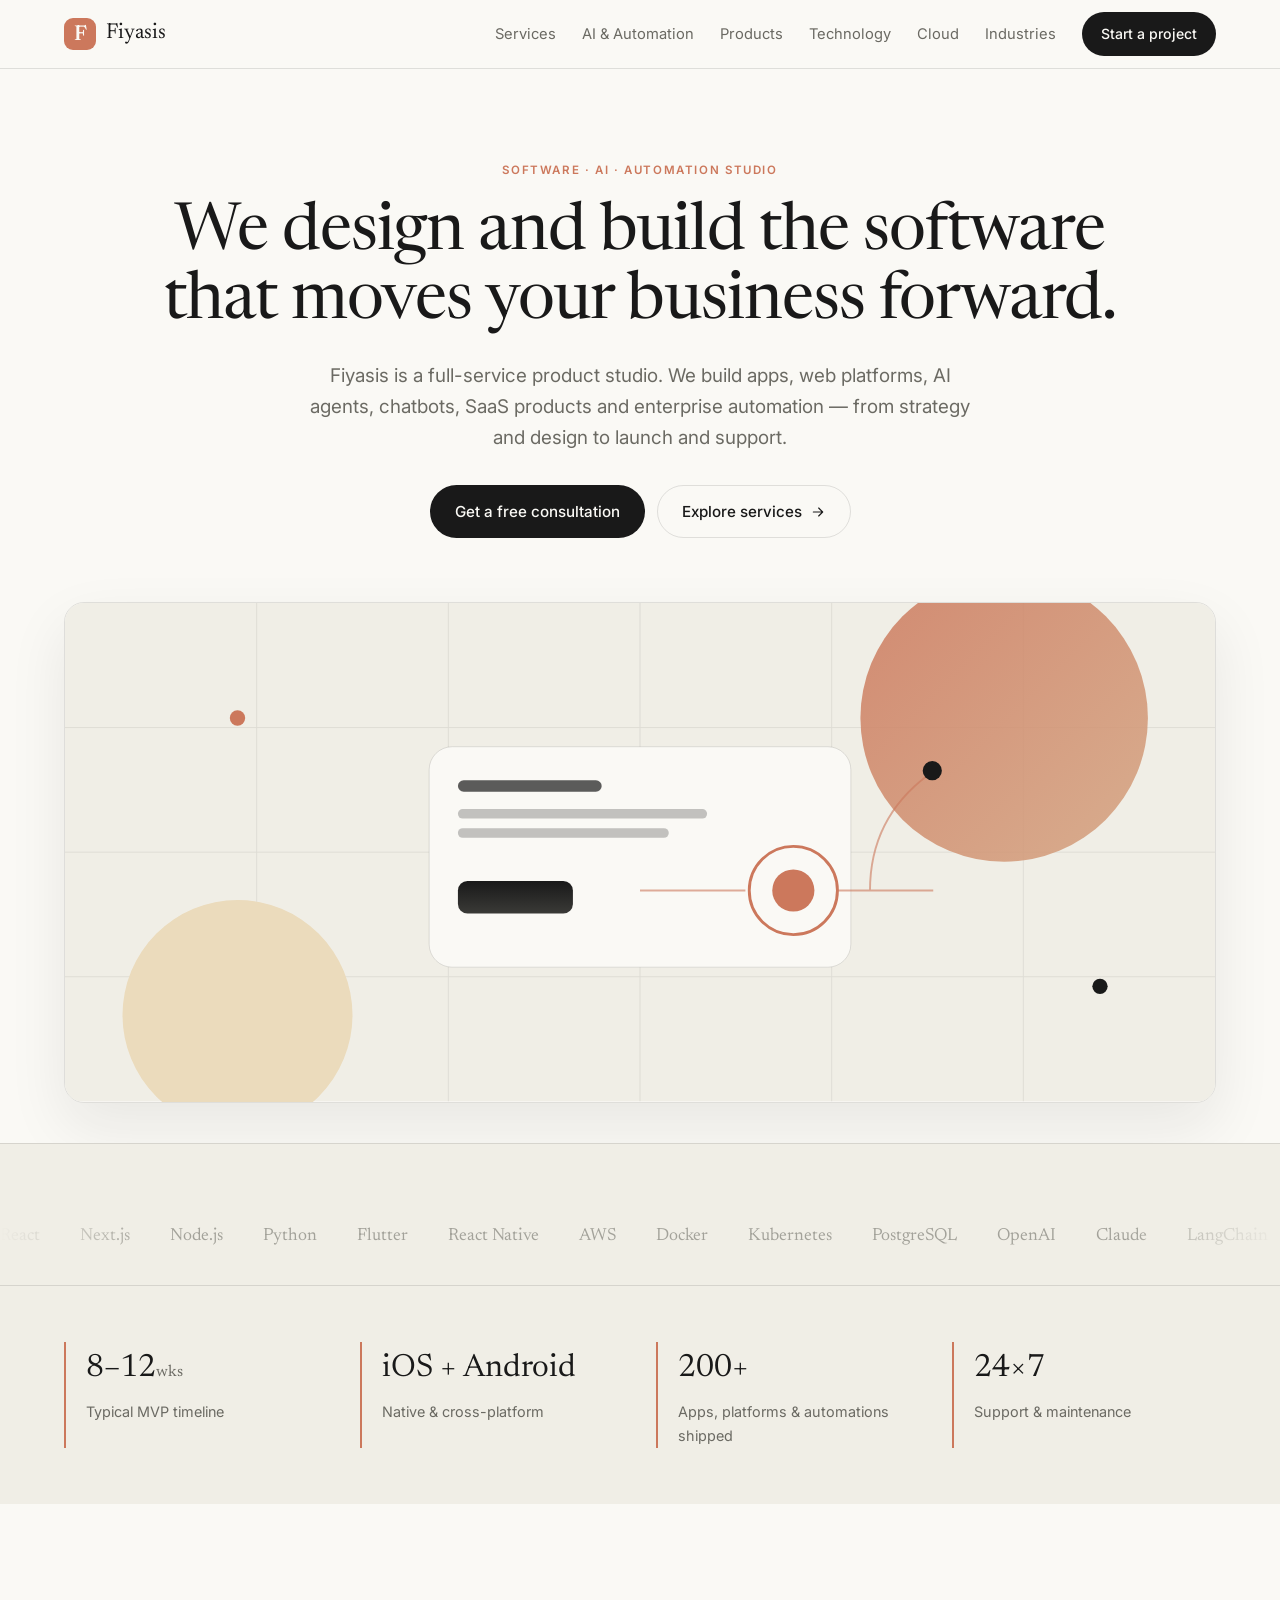
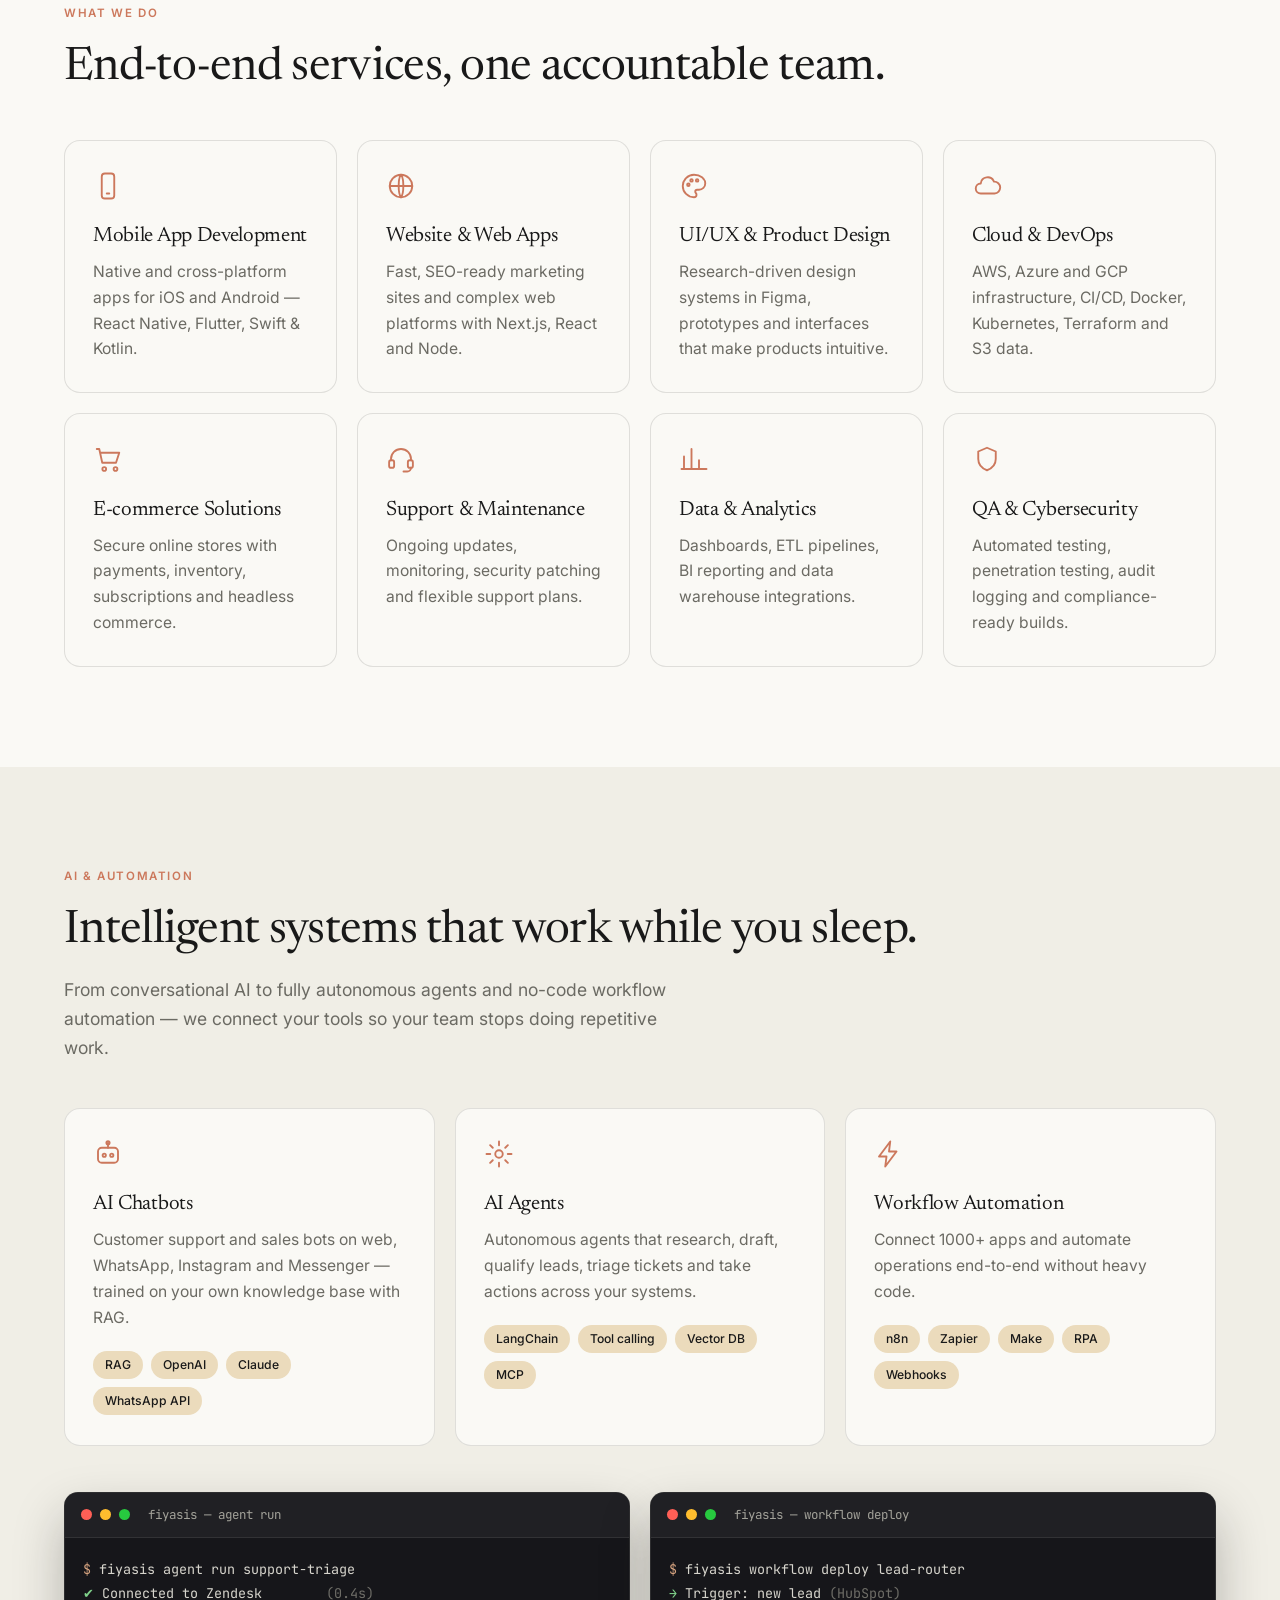
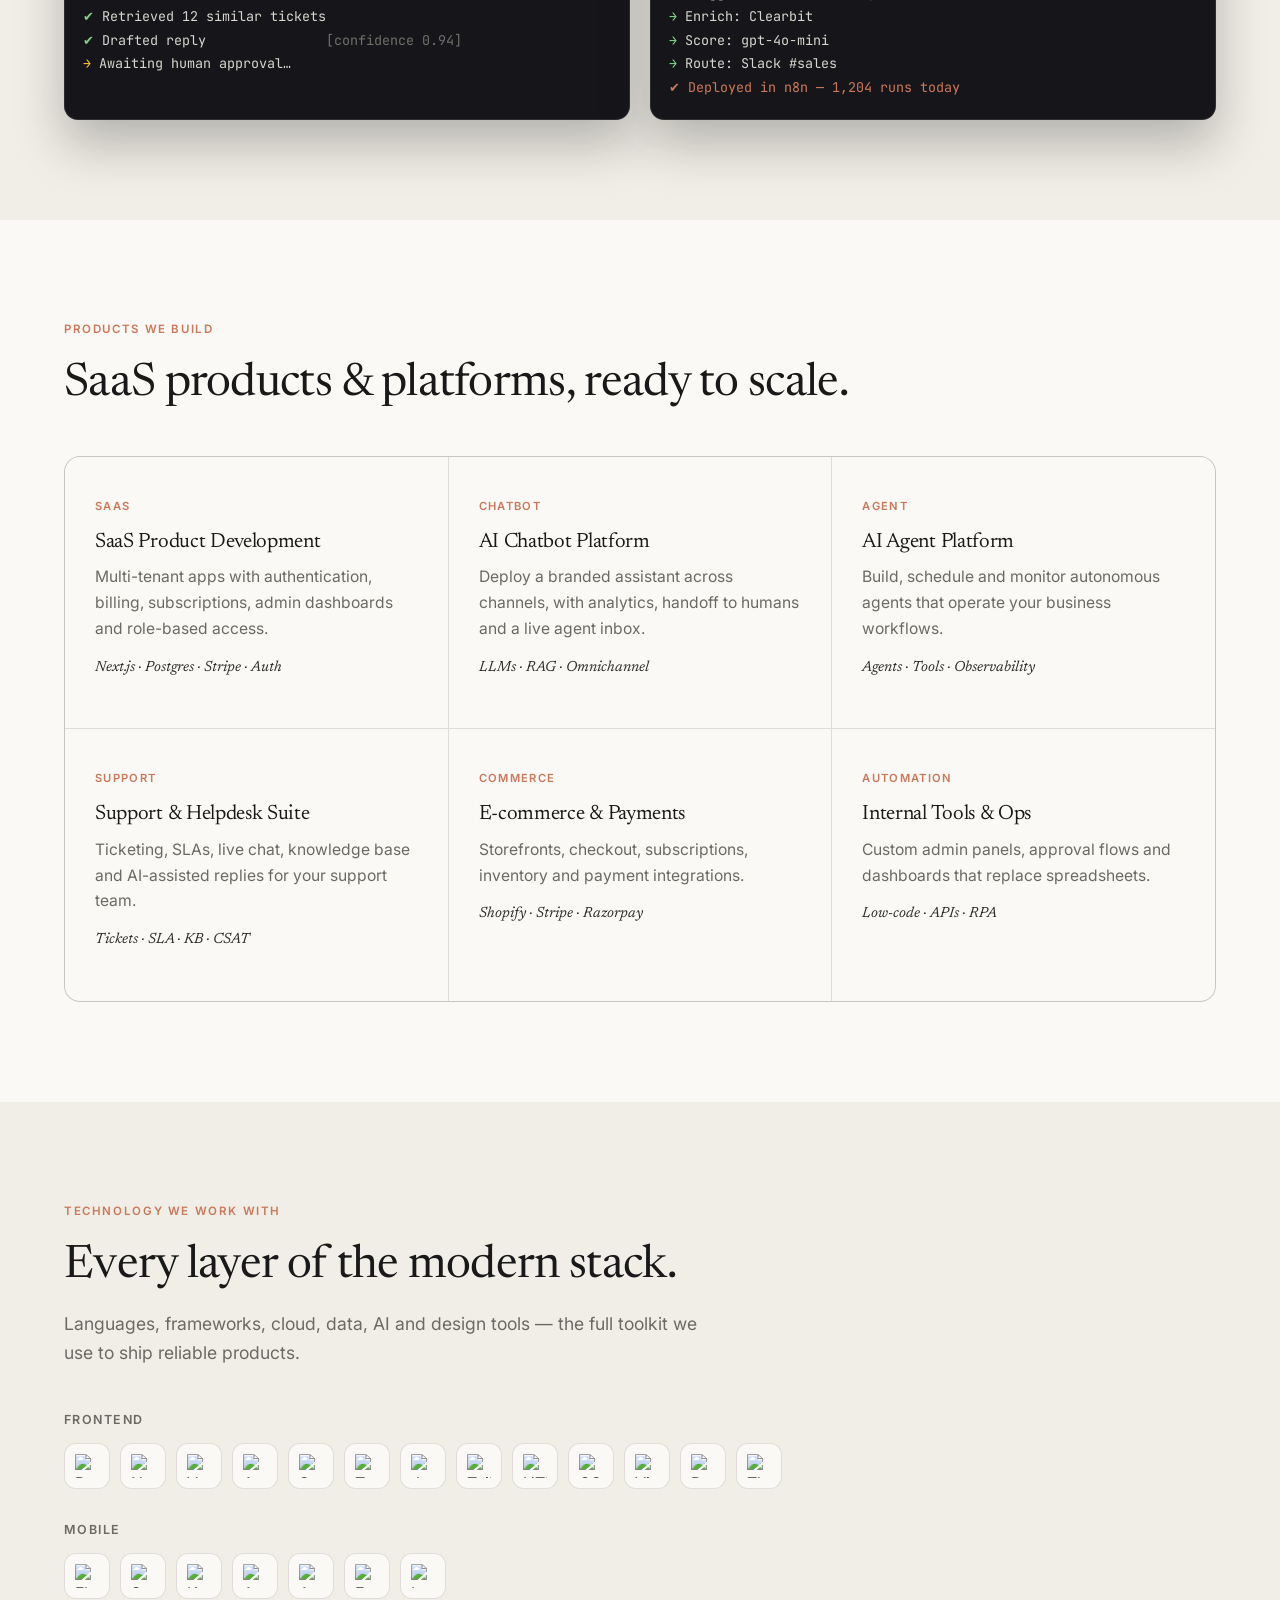
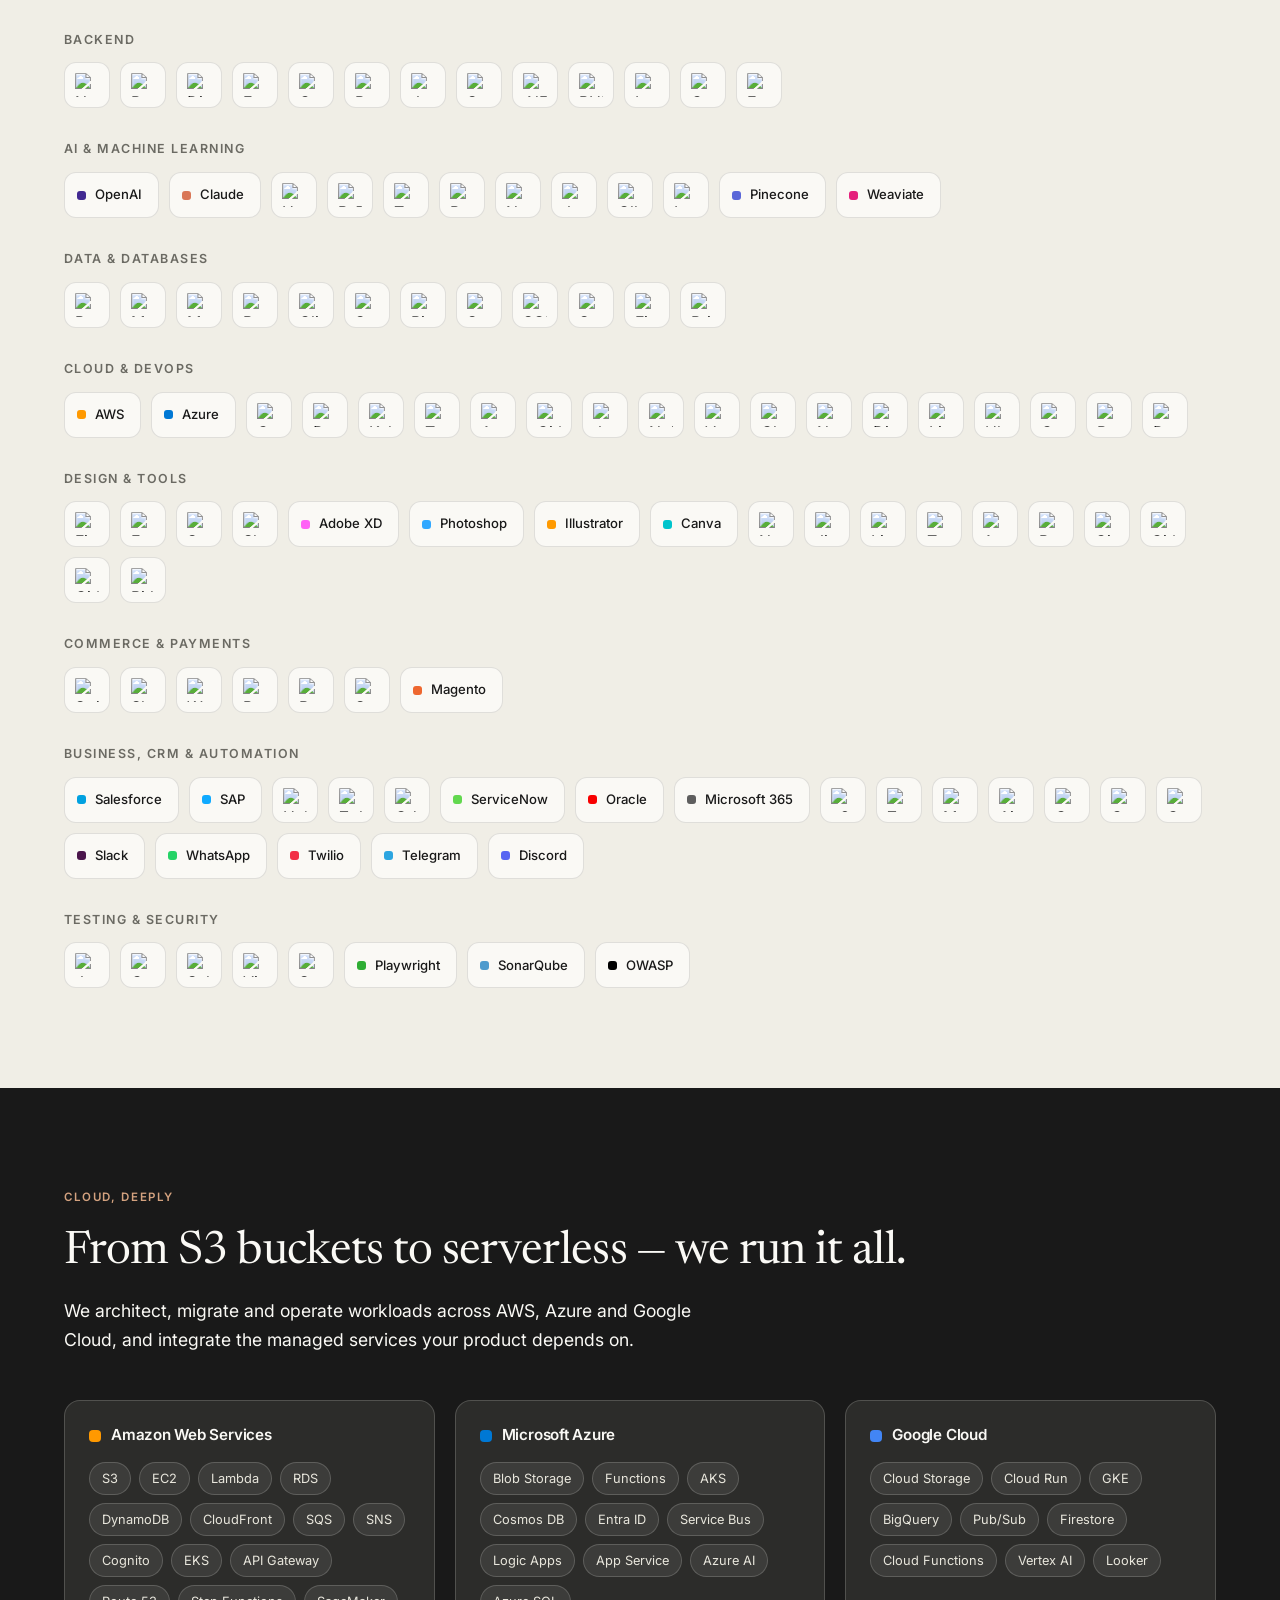
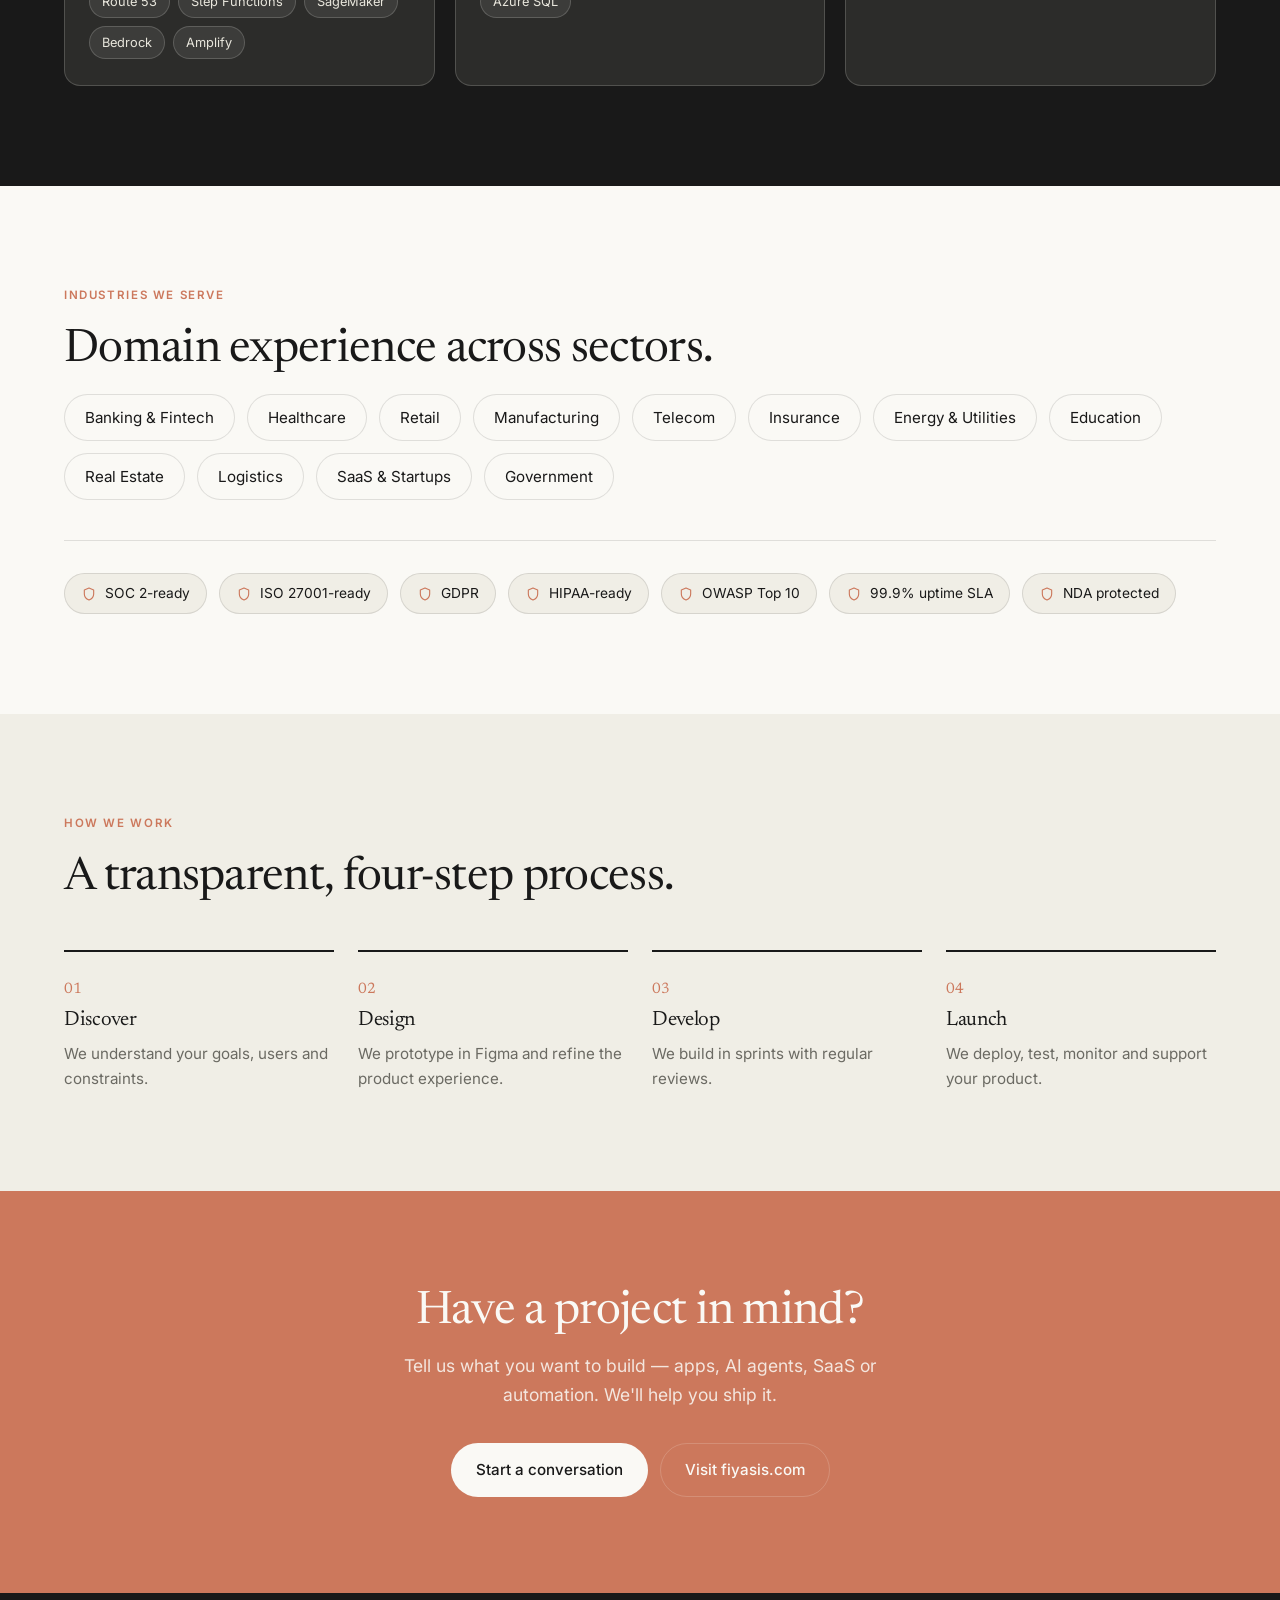
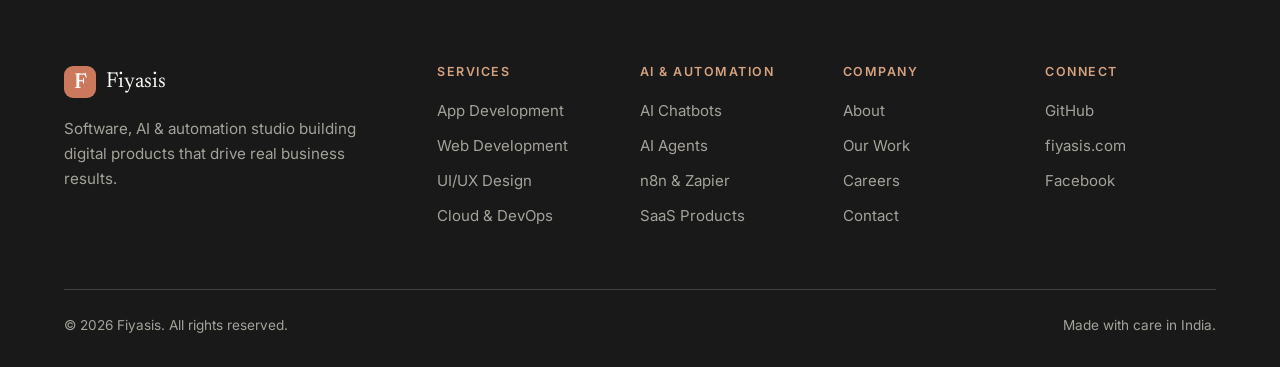
==== commit 49eeddda: "Deep expand: tech logo wall, cloud services (S3/EC2/Lambda), terminal demos, trust badges" ====
--- a/index.html
+++ b/index.html
@@ -6,13 +6,14 @@
     <title>Fiyasis — Software, AI & Automation Studio</title>
     <meta
       name="description"
-      content="Fiyasis designs and builds software, AI agents, chatbots, SaaS products and enterprise automation — apps, web, cloud, Salesforce, SAP, n8n and Zapier."
+      content="Fiyasis designs and builds apps, web, AI agents, chatbots, SaaS and enterprise automation. Salesforce, SAP, AWS (S3, EC2, Lambda), n8n, Zapier, Figma and more."
     />
     <link rel="icon" href="data:image/svg+xml,<svg xmlns='http://www.w3.org/2000/svg' viewBox='0 0 100 100'><rect width='100' height='100' rx='22' fill='%23CC785C'/><text x='50' y='72' font-size='64' text-anchor='middle' fill='%23FAF9F5' font-family='Georgia,serif' font-weight='700'>F</text></svg>" />
     <link rel="preconnect" href="https://fonts.googleapis.com" />
     <link rel="preconnect" href="https://fonts.gstatic.com" crossorigin />
+    <link rel="preconnect" href="https://cdn.simpleicons.org" />
     <link
-      href="https://fonts.googleapis.com/css2?family=Newsreader:ital,opsz,wght@0,6..72,300;0,6..72,400;0,6..72,500;1,6..72,400&family=Inter:wght@400;500;600&display=swap"
+      href="https://fonts.googleapis.com/css2?family=Newsreader:ital,opsz,wght@0,6..72,300;0,6..72,400;0,6..72,500;1,6..72,400&family=Inter:wght@400;500;600&family=JetBrains+Mono:wght@400;500&display=swap"
       rel="stylesheet"
     />
     <link rel="stylesheet" href="styles.css" />
@@ -33,6 +34,7 @@
       <symbol id="i-shield" viewBox="0 0 24 24"><path d="M12 3 5 6v6c0 5 3 7.5 7 9 4-1.5 7-4 7-9V6l-7-3Z"/></symbol>
       <symbol id="i-plug" viewBox="0 0 24 24"><path d="M9 3v5M15 3v5M7 8h10v4a5 5 0 0 1-10 0V8ZM12 17v4"/></symbol>
       <symbol id="i-arrow" viewBox="0 0 24 24"><path d="M5 12h14M13 6l6 6-6 6"/></symbol>
+      <symbol id="i-terminal" viewBox="0 0 24 24"><rect x="3" y="4" width="18" height="16" rx="3"/><path d="M7 9l3 3-3 3M13 15h4"/></symbol>
     </svg>
 
     <header class="nav">
@@ -45,7 +47,8 @@
           <a href="#services">Services</a>
           <a href="#ai">AI &amp; Automation</a>
           <a href="#products">Products</a>
-          <a href="#stack">Technology</a>
+          <a href="#technology">Technology</a>
+          <a href="#cloud">Cloud</a>
           <a href="#industries">Industries</a>
           <a class="btn btn-dark btn-sm" href="https://www.fiyasis.com/contact-us">Start a project</a>
         </nav>
@@ -68,23 +71,14 @@
             <a class="btn btn-ghost" href="#services">Explore services <svg class="ic"><use href="#i-arrow"/></svg></a>
           </div>
 
-          <!-- Generated hero artwork (inline SVG) -->
           <div class="hero-art" role="img" aria-label="Abstract illustration of connected systems and AI agents">
             <svg viewBox="0 0 1200 520" preserveAspectRatio="xMidYMid slice">
               <defs>
-                <linearGradient id="g1" x1="0" y1="0" x2="1" y2="1">
-                  <stop offset="0" stop-color="#CC785C"/>
-                  <stop offset="1" stop-color="#D4A27F"/>
-                </linearGradient>
-                <linearGradient id="g2" x1="0" y1="0" x2="0" y2="1">
-                  <stop offset="0" stop-color="#191919"/>
-                  <stop offset="1" stop-color="#3a3a37"/>
-                </linearGradient>
+                <linearGradient id="g1" x1="0" y1="0" x2="1" y2="1"><stop offset="0" stop-color="#CC785C"/><stop offset="1" stop-color="#D4A27F"/></linearGradient>
+                <linearGradient id="g2" x1="0" y1="0" x2="0" y2="1"><stop offset="0" stop-color="#191919"/><stop offset="1" stop-color="#3a3a37"/></linearGradient>
               </defs>
               <rect width="1200" height="520" fill="#F0EEE6"/>
-              <g stroke="#191919" opacity="0.08">
-                <path d="M0 130h1200M0 260h1200M0 390h1200M200 0v520M400 0v520M600 0v520M800 0v520M1000 0v520"/>
-              </g>
+              <g stroke="#191919" opacity="0.08"><path d="M0 130h1200M0 260h1200M0 390h1200M200 0v520M400 0v520M600 0v520M800 0v520M1000 0v520"/></g>
               <circle cx="980" cy="120" r="150" fill="url(#g1)" opacity="0.85"/>
               <circle cx="180" cy="430" r="120" fill="#EBDBBC"/>
               <rect x="380" y="150" width="440" height="230" rx="24" fill="#FAF9F5" stroke="#191919" stroke-opacity="0.12"/>
@@ -94,31 +88,31 @@
               <rect x="410" y="290" width="120" height="34" rx="10" fill="url(#g2)"/>
               <circle cx="760" cy="300" r="46" fill="none" stroke="#CC785C" stroke-width="3"/>
               <circle cx="760" cy="300" r="22" fill="#CC785C"/>
-              <g stroke="#CC785C" stroke-width="2" opacity="0.6" fill="none">
-                <path d="M600 300h110M806 300h100M900 180c-40 30-60 70-60 120"/>
-              </g>
+              <g stroke="#CC785C" stroke-width="2" opacity="0.6" fill="none"><path d="M600 300h110M806 300h100M900 180c-40 30-60 70-60 120"/></g>
               <circle cx="905" cy="175" r="10" fill="#191919"/>
               <circle cx="180" cy="120" r="8" fill="#CC785C"/>
               <circle cx="1080" cy="400" r="8" fill="#191919"/>
             </svg>
           </div>
-
-          <!-- Logo / tech marquee -->
-          <div class="marquee" aria-hidden="true">
-            <div class="marquee-track">
-              <span>React</span><span>Next.js</span><span>Node.js</span><span>Python</span><span>Flutter</span><span>React Native</span><span>AWS</span><span>Docker</span><span>Kubernetes</span><span>PostgreSQL</span><span>OpenAI</span><span>LangChain</span><span>n8n</span><span>Zapier</span><span>Make</span><span>Salesforce</span><span>SAP</span><span>HubSpot</span>
-              <span>React</span><span>Next.js</span><span>Node.js</span><span>Python</span><span>Flutter</span><span>React Native</span><span>AWS</span><span>Docker</span><span>Kubernetes</span><span>PostgreSQL</span><span>OpenAI</span><span>LangChain</span><span>n8n</span><span>Zapier</span><span>Make</span><span>Salesforce</span><span>SAP</span><span>HubSpot</span>
-            </div>
+        </div>
+      </section>
+
+      <!-- LOGO MARQUEE -->
+      <section class="band-ivory marquee-band">
+        <div class="marquee" aria-hidden="true">
+          <div class="marquee-track">
+            <span>React</span><span>Next.js</span><span>Node.js</span><span>Python</span><span>Flutter</span><span>React Native</span><span>AWS</span><span>Docker</span><span>Kubernetes</span><span>PostgreSQL</span><span>OpenAI</span><span>Claude</span><span>LangChain</span><span>n8n</span><span>Zapier</span><span>Make</span><span>Salesforce</span><span>SAP</span><span>HubSpot</span><span>Figma</span>
+            <span>React</span><span>Next.js</span><span>Node.js</span><span>Python</span><span>Flutter</span><span>React Native</span><span>AWS</span><span>Docker</span><span>Kubernetes</span><span>PostgreSQL</span><span>OpenAI</span><span>Claude</span><span>LangChain</span><span>n8n</span><span>Zapier</span><span>Make</span><span>Salesforce</span><span>SAP</span><span>HubSpot</span><span>Figma</span>
           </div>
         </div>
       </section>
 
       <!-- STATS -->
-      <section class="band band-ivory">
+      <section class="band-ivory">
         <div class="wrap stats">
           <div><strong>8–12<span>wks</span></strong><span>Typical MVP timeline</span></div>
           <div><strong>iOS + Android</strong><span>Native &amp; cross-platform</span></div>
-          <div><strong>4-step</strong><span>Discover → Design → Develop → Launch</span></div>
+          <div><strong>200+</strong><span>Apps, platforms &amp; automations shipped</span></div>
           <div><strong>24×7</strong><span>Support &amp; maintenance</span></div>
         </div>
       </section>
@@ -129,46 +123,14 @@
           <p class="kicker">What we do</p>
           <h2>End-to-end services, one accountable team.</h2>
           <div class="cards">
-            <article class="card">
-              <svg class="ic-lg"><use href="#i-mobile"/></svg>
-              <h3>Mobile App Development</h3>
-              <p>Native and cross-platform apps for iOS and Android — React Native, Flutter, Swift &amp; Kotlin.</p>
-            </article>
-            <article class="card">
-              <svg class="ic-lg"><use href="#i-globe"/></svg>
-              <h3>Website &amp; Web Apps</h3>
-              <p>Fast, SEO-ready marketing sites and complex web platforms with Next.js, React and Node.</p>
-            </article>
-            <article class="card">
-              <svg class="ic-lg"><use href="#i-palette"/></svg>
-              <h3>UI/UX &amp; Product Design</h3>
-              <p>Research-driven design systems, prototypes and interfaces that make products intuitive.</p>
-            </article>
-            <article class="card">
-              <svg class="ic-lg"><use href="#i-cloud"/></svg>
-              <h3>Cloud &amp; DevOps</h3>
-              <p>AWS, Azure and GCP infrastructure, CI/CD, Docker, Kubernetes and Terraform.</p>
-            </article>
-            <article class="card">
-              <svg class="ic-lg"><use href="#i-cart"/></svg>
-              <h3>E-commerce Solutions</h3>
-              <p>Secure online stores with payments, inventory, subscriptions and headless commerce.</p>
-            </article>
-            <article class="card">
-              <svg class="ic-lg"><use href="#i-headset"/></svg>
-              <h3>Support &amp; Maintenance</h3>
-              <p>Ongoing updates, monitoring, security patching and flexible support plans.</p>
-            </article>
-            <article class="card">
-              <svg class="ic-lg"><use href="#i-chart"/></svg>
-              <h3>Data &amp; Analytics</h3>
-              <p>Dashboards, ETL pipelines, BI reporting and data warehouse integrations.</p>
-            </article>
-            <article class="card">
-              <svg class="ic-lg"><use href="#i-shield"/></svg>
-              <h3>QA &amp; Cybersecurity</h3>
-              <p>Automated testing, penetration testing, audit logging and compliance-ready builds.</p>
-            </article>
+            <article class="card"><svg class="ic-lg"><use href="#i-mobile"/></svg><h3>Mobile App Development</h3><p>Native and cross-platform apps for iOS and Android — React Native, Flutter, Swift &amp; Kotlin.</p></article>
+            <article class="card"><svg class="ic-lg"><use href="#i-globe"/></svg><h3>Website &amp; Web Apps</h3><p>Fast, SEO-ready marketing sites and complex web platforms with Next.js, React and Node.</p></article>
+            <article class="card"><svg class="ic-lg"><use href="#i-palette"/></svg><h3>UI/UX &amp; Product Design</h3><p>Research-driven design systems in Figma, prototypes and interfaces that make products intuitive.</p></article>
+            <article class="card"><svg class="ic-lg"><use href="#i-cloud"/></svg><h3>Cloud &amp; DevOps</h3><p>AWS, Azure and GCP infrastructure, CI/CD, Docker, Kubernetes, Terraform and S3 data.</p></article>
+            <article class="card"><svg class="ic-lg"><use href="#i-cart"/></svg><h3>E-commerce Solutions</h3><p>Secure online stores with payments, inventory, subscriptions and headless commerce.</p></article>
+            <article class="card"><svg class="ic-lg"><use href="#i-headset"/></svg><h3>Support &amp; Maintenance</h3><p>Ongoing updates, monitoring, security patching and flexible support plans.</p></article>
+            <article class="card"><svg class="ic-lg"><use href="#i-chart"/></svg><h3>Data &amp; Analytics</h3><p>Dashboards, ETL pipelines, BI reporting and data warehouse integrations.</p></article>
+            <article class="card"><svg class="ic-lg"><use href="#i-shield"/></svg><h3>QA &amp; Cybersecurity</h3><p>Automated testing, penetration testing, audit logging and compliance-ready builds.</p></article>
           </div>
         </div>
       </section>
@@ -183,30 +145,30 @@
             automation — we connect your tools so your team stops doing repetitive work.
           </p>
           <div class="cards cards-3">
-            <article class="card card-feature">
-              <svg class="ic-lg"><use href="#i-robot"/></svg>
-              <h3>AI Chatbots</h3>
-              <p>Customer support and sales bots on web, WhatsApp, Instagram and Messenger — trained on your own knowledge base with RAG.</p>
-              <ul class="chips">
-                <li>RAG</li><li>OpenAI</li><li>Claude</li><li>WhatsApp API</li>
-              </ul>
-            </article>
-            <article class="card card-feature">
-              <svg class="ic-lg"><use href="#i-cog"/></svg>
-              <h3>AI Agents</h3>
-              <p>Autonomous agents that research, draft, qualify leads, triage tickets and take actions across your systems.</p>
-              <ul class="chips">
-                <li>LangChain</li><li>Tool calling</li><li>Vector DB</li><li>MCP</li>
-              </ul>
-            </article>
-            <article class="card card-feature">
-              <svg class="ic-lg"><use href="#i-bolt"/></svg>
-              <h3>Workflow Automation</h3>
-              <p>Connect 1000+ apps and automate operations end-to-end without heavy code.</p>
-              <ul class="chips">
-                <li>n8n</li><li>Zapier</li><li>Make</li><li>RPA</li><li>Webhooks</li>
-              </ul>
-            </article>
+            <article class="card card-feature"><svg class="ic-lg"><use href="#i-robot"/></svg><h3>AI Chatbots</h3><p>Customer support and sales bots on web, WhatsApp, Instagram and Messenger — trained on your own knowledge base with RAG.</p><ul class="chips"><li>RAG</li><li>OpenAI</li><li>Claude</li><li>WhatsApp API</li></ul></article>
+            <article class="card card-feature"><svg class="ic-lg"><use href="#i-cog"/></svg><h3>AI Agents</h3><p>Autonomous agents that research, draft, qualify leads, triage tickets and take actions across your systems.</p><ul class="chips"><li>LangChain</li><li>Tool calling</li><li>Vector DB</li><li>MCP</li></ul></article>
+            <article class="card card-feature"><svg class="ic-lg"><use href="#i-bolt"/></svg><h3>Workflow Automation</h3><p>Connect 1000+ apps and automate operations end-to-end without heavy code.</p><ul class="chips"><li>n8n</li><li>Zapier</li><li>Make</li><li>RPA</li><li>Webhooks</li></ul></article>
+          </div>
+
+          <!-- TERMINAL DEMOS -->
+          <div class="terminals">
+            <div class="terminal">
+              <div class="term-bar"><span class="dot red"></span><span class="dot amber"></span><span class="dot green"></span><span class="term-title">fiyasis — agent run</span></div>
+              <pre class="term-body"><span class="p">$</span> fiyasis agent run support-triage
+<span class="ok">✔</span> Connected to Zendesk        <span class="dim">(0.4s)</span>
+<span class="ok">✔</span> Retrieved 12 similar tickets
+<span class="ok">✔</span> Drafted reply               <span class="dim">[confidence 0.94]</span>
+<span class="warn">→</span> Awaiting human approval…</pre>
+            </div>
+            <div class="terminal">
+              <div class="term-bar"><span class="dot red"></span><span class="dot amber"></span><span class="dot green"></span><span class="term-title">fiyasis — workflow deploy</span></div>
+              <pre class="term-body"><span class="p">$</span> fiyasis workflow deploy lead-router
+<span class="ok">→</span> Trigger: new lead <span class="dim">(HubSpot)</span>
+<span class="ok">→</span> Enrich: Clearbit
+<span class="ok">→</span> Score: gpt-4o-mini
+<span class="ok">→</span> Route: Slack #sales
+<span class="hi">✔ Deployed in n8n — 1,204 runs today</span></pre>
+            </div>
           </div>
         </div>
       </section>
@@ -217,121 +179,245 @@
           <p class="kicker">Products we build</p>
           <h2>SaaS products &amp; platforms, ready to scale.</h2>
           <div class="products">
-            <article class="product">
-              <span class="product-tag">SaaS</span>
-              <h3>SaaS Product Development</h3>
-              <p>Multi-tenant apps with authentication, billing, subscriptions, admin dashboards and role-based access.</p>
-              <p class="product-tech">Next.js · Postgres · Stripe · Auth</p>
-            </article>
-            <article class="product">
-              <span class="product-tag">Chatbot</span>
-              <h3>AI Chatbot Platform</h3>
-              <p>Deploy a branded assistant across channels, with analytics, handoff to humans and a live agent inbox.</p>
-              <p class="product-tech">LLMs · RAG · Omnichannel</p>
-            </article>
-            <article class="product">
-              <span class="product-tag">Agent</span>
-              <h3>AI Agent Platform</h3>
-              <p>Build, schedule and monitor autonomous agents that operate your business workflows.</p>
-              <p class="product-tech">Agents · Tools · Observability</p>
-            </article>
-            <article class="product">
-              <span class="product-tag">Support</span>
-              <h3>Support &amp; Helpdesk Suite</h3>
-              <p>Ticketing, SLAs, live chat, knowledge base and AI-assisted replies for your support team.</p>
-              <p class="product-tech">Tickets · SLA · KB · CSAT</p>
-            </article>
-            <article class="product">
-              <span class="product-tag">Commerce</span>
-              <h3>E-commerce &amp; Payments</h3>
-              <p>Storefronts, checkout, subscriptions, inventory and payment integrations.</p>
-              <p class="product-tech">Shopify · Stripe · Razorpay</p>
-            </article>
-            <article class="product">
-              <span class="product-tag">Automation</span>
-              <h3>Internal Tools &amp; Ops</h3>
-              <p>Custom admin panels, approval flows and dashboards that replace spreadsheets.</p>
-              <p class="product-tech">Low-code · APIs · RPA</p>
-            </article>
-          </div>
-        </div>
-      </section>
-
-      <!-- ENTERPRISE INTEGRATIONS -->
-      <section class="section band-slate">
-        <div class="wrap">
-          <p class="kicker kicker-light">Enterprise integrations</p>
-          <h2 class="light">We plug into the systems you already run.</h2>
+            <article class="product"><span class="product-tag">SaaS</span><h3>SaaS Product Development</h3><p>Multi-tenant apps with authentication, billing, subscriptions, admin dashboards and role-based access.</p><p class="product-tech">Next.js · Postgres · Stripe · Auth</p></article>
+            <article class="product"><span class="product-tag">Chatbot</span><h3>AI Chatbot Platform</h3><p>Deploy a branded assistant across channels, with analytics, handoff to humans and a live agent inbox.</p><p class="product-tech">LLMs · RAG · Omnichannel</p></article>
+            <article class="product"><span class="product-tag">Agent</span><h3>AI Agent Platform</h3><p>Build, schedule and monitor autonomous agents that operate your business workflows.</p><p class="product-tech">Agents · Tools · Observability</p></article>
+            <article class="product"><span class="product-tag">Support</span><h3>Support &amp; Helpdesk Suite</h3><p>Ticketing, SLAs, live chat, knowledge base and AI-assisted replies for your support team.</p><p class="product-tech">Tickets · SLA · KB · CSAT</p></article>
+            <article class="product"><span class="product-tag">Commerce</span><h3>E-commerce &amp; Payments</h3><p>Storefronts, checkout, subscriptions, inventory and payment integrations.</p><p class="product-tech">Shopify · Stripe · Razorpay</p></article>
+            <article class="product"><span class="product-tag">Automation</span><h3>Internal Tools &amp; Ops</h3><p>Custom admin panels, approval flows and dashboards that replace spreadsheets.</p><p class="product-tech">Low-code · APIs · RPA</p></article>
+          </div>
+        </div>
+      </section>
+
+      <!-- TECHNOLOGY / LOGO WALL -->
+      <section class="section band-ivory" id="technology">
+        <div class="wrap">
+          <p class="kicker">Technology we work with</p>
+          <h2>Every layer of the modern stack.</h2>
+          <p class="section-lede">
+            Languages, frameworks, cloud, data, AI and design tools — the full toolkit we
+            use to ship reliable products.
+          </p>
+
+          <div class="logogroups">
+            <div class="logogroup"><h4>Frontend</h4><div class="logos">
+              <img loading="lazy" src="https://cdn.simpleicons.org/react" alt="React" title="React" />
+              <img loading="lazy" src="https://cdn.simpleicons.org/nextdotjs" alt="Next.js" title="Next.js" />
+              <img loading="lazy" src="https://cdn.simpleicons.org/vuedotjs" alt="Vue" title="Vue" />
+              <img loading="lazy" src="https://cdn.simpleicons.org/angular" alt="Angular" title="Angular" />
+              <img loading="lazy" src="https://cdn.simpleicons.org/svelte" alt="Svelte" title="Svelte" />
+              <img loading="lazy" src="https://cdn.simpleicons.org/typescript" alt="TypeScript" title="TypeScript" />
+              <img loading="lazy" src="https://cdn.simpleicons.org/javascript" alt="JavaScript" title="JavaScript" />
+              <img loading="lazy" src="https://cdn.simpleicons.org/tailwindcss" alt="Tailwind CSS" title="Tailwind CSS" />
+              <img loading="lazy" src="https://cdn.simpleicons.org/html5" alt="HTML5" title="HTML5" />
+              <img loading="lazy" src="https://cdn.simpleicons.org/css" alt="CSS3" title="CSS3" />
+              <img loading="lazy" src="https://cdn.simpleicons.org/vite" alt="Vite" title="Vite" />
+              <img loading="lazy" src="https://cdn.simpleicons.org/redux" alt="Redux" title="Redux" />
+              <img loading="lazy" src="https://cdn.simpleicons.org/threedotjs" alt="Three.js" title="Three.js" />
+            </div></div>
+
+            <div class="logogroup"><h4>Mobile</h4><div class="logos">
+              <img loading="lazy" src="https://cdn.simpleicons.org/flutter" alt="Flutter" title="Flutter" />
+              <img loading="lazy" src="https://cdn.simpleicons.org/swift" alt="Swift" title="Swift" />
+              <img loading="lazy" src="https://cdn.simpleicons.org/kotlin" alt="Kotlin" title="Kotlin" />
+              <img loading="lazy" src="https://cdn.simpleicons.org/android" alt="Android" title="Android" />
+              <img loading="lazy" src="https://cdn.simpleicons.org/apple" alt="Apple / iOS" title="Apple / iOS" />
+              <img loading="lazy" src="https://cdn.simpleicons.org/expo" alt="Expo" title="Expo" />
+              <img loading="lazy" src="https://cdn.simpleicons.org/ionic" alt="Ionic" title="Ionic" />
+            </div></div>
+
+            <div class="logogroup"><h4>Backend</h4><div class="logos">
+              <img loading="lazy" src="https://cdn.simpleicons.org/nodedotjs" alt="Node.js" title="Node.js" />
+              <img loading="lazy" src="https://cdn.simpleicons.org/python" alt="Python" title="Python" />
+              <img loading="lazy" src="https://cdn.simpleicons.org/django" alt="Django" title="Django" />
+              <img loading="lazy" src="https://cdn.simpleicons.org/fastapi" alt="FastAPI" title="FastAPI" />
+              <img loading="lazy" src="https://cdn.simpleicons.org/go" alt="Go" title="Go" />
+              <img loading="lazy" src="https://cdn.simpleicons.org/rust" alt="Rust" title="Rust" />
+              <img loading="lazy" src="https://cdn.simpleicons.org/openjdk" alt="Java" title="Java" />
+              <img loading="lazy" src="https://cdn.simpleicons.org/spring" alt="Spring" title="Spring" />
+              <img loading="lazy" src="https://cdn.simpleicons.org/dotnet" alt=".NET" title=".NET" />
+              <img loading="lazy" src="https://cdn.simpleicons.org/php" alt="PHP" title="PHP" />
+              <img loading="lazy" src="https://cdn.simpleicons.org/laravel" alt="Laravel" title="Laravel" />
+              <img loading="lazy" src="https://cdn.simpleicons.org/graphql" alt="GraphQL" title="GraphQL" />
+              <img loading="lazy" src="https://cdn.simpleicons.org/express" alt="Express" title="Express" />
+            </div></div>
+
+            <div class="logogroup"><h4>AI &amp; Machine Learning</h4><div class="logos">
+              <span class="brandbadge" style="--c:#412991">OpenAI</span>
+              <span class="brandbadge" style="--c:#D97757">Claude</span>
+              <img loading="lazy" src="https://cdn.simpleicons.org/huggingface" alt="Hugging Face" title="Hugging Face" />
+              <img loading="lazy" src="https://cdn.simpleicons.org/pytorch" alt="PyTorch" title="PyTorch" />
+              <img loading="lazy" src="https://cdn.simpleicons.org/tensorflow" alt="TensorFlow" title="TensorFlow" />
+              <img loading="lazy" src="https://cdn.simpleicons.org/pandas" alt="Pandas" title="Pandas" />
+              <img loading="lazy" src="https://cdn.simpleicons.org/numpy" alt="NumPy" title="NumPy" />
+              <img loading="lazy" src="https://cdn.simpleicons.org/jupyter" alt="Jupyter" title="Jupyter" />
+              <img loading="lazy" src="https://cdn.simpleicons.org/ollama" alt="Ollama" title="Ollama" />
+              <img loading="lazy" src="https://cdn.simpleicons.org/langchain" alt="LangChain" title="LangChain" />
+              <span class="brandbadge" style="--c:#5A67D8">Pinecone</span>
+              <span class="brandbadge" style="--c:#E5207C">Weaviate</span>
+            </div></div>
+
+            <div class="logogroup"><h4>Data &amp; Databases</h4><div class="logos">
+              <img loading="lazy" src="https://cdn.simpleicons.org/postgresql" alt="PostgreSQL" title="PostgreSQL" />
+              <img loading="lazy" src="https://cdn.simpleicons.org/mysql" alt="MySQL" title="MySQL" />
+              <img loading="lazy" src="https://cdn.simpleicons.org/mongodb" alt="MongoDB" title="MongoDB" />
+              <img loading="lazy" src="https://cdn.simpleicons.org/redis" alt="Redis" title="Redis" />
+              <img loading="lazy" src="https://cdn.simpleicons.org/clickhouse" alt="ClickHouse" title="ClickHouse" />
+              <img loading="lazy" src="https://cdn.simpleicons.org/snowflake" alt="Snowflake" title="Snowflake" />
+              <img loading="lazy" src="https://cdn.simpleicons.org/googlebigquery" alt="BigQuery" title="BigQuery" />
+              <img loading="lazy" src="https://cdn.simpleicons.org/apachespark" alt="Spark" title="Apache Spark" />
+              <img loading="lazy" src="https://cdn.simpleicons.org/sqlite" alt="SQLite" title="SQLite" />
+              <img loading="lazy" src="https://cdn.simpleicons.org/supabase" alt="Supabase" title="Supabase" />
+              <img loading="lazy" src="https://cdn.simpleicons.org/firebase" alt="Firebase" title="Firebase" />
+              <img loading="lazy" src="https://cdn.simpleicons.org/prisma" alt="Prisma" title="Prisma" />
+            </div></div>
+
+            <div class="logogroup"><h4>Cloud &amp; DevOps</h4><div class="logos">
+              <span class="brandbadge" style="--c:#FF9900">AWS</span>
+              <span class="brandbadge" style="--c:#0078D4">Azure</span>
+              <img loading="lazy" src="https://cdn.simpleicons.org/googlecloud" alt="Google Cloud" title="Google Cloud" />
+              <img loading="lazy" src="https://cdn.simpleicons.org/docker" alt="Docker" title="Docker" />
+              <img loading="lazy" src="https://cdn.simpleicons.org/kubernetes" alt="Kubernetes" title="Kubernetes" />
+              <img loading="lazy" src="https://cdn.simpleicons.org/terraform" alt="Terraform" title="Terraform" />
+              <img loading="lazy" src="https://cdn.simpleicons.org/ansible" alt="Ansible" title="Ansible" />
+              <img loading="lazy" src="https://cdn.simpleicons.org/githubactions" alt="GitHub Actions" title="GitHub Actions" />
+              <img loading="lazy" src="https://cdn.simpleicons.org/jenkins" alt="Jenkins" title="Jenkins" />
+              <img loading="lazy" src="https://cdn.simpleicons.org/nginx" alt="Nginx" title="Nginx" />
+              <img loading="lazy" src="https://cdn.simpleicons.org/vercel" alt="Vercel" title="Vercel" />
+              <img loading="lazy" src="https://cdn.simpleicons.org/cloudflare" alt="Cloudflare" title="Cloudflare" />
+              <img loading="lazy" src="https://cdn.simpleicons.org/netlify" alt="Netlify" title="Netlify" />
+              <img loading="lazy" src="https://cdn.simpleicons.org/digitalocean" alt="DigitalOcean" title="DigitalOcean" />
+              <img loading="lazy" src="https://cdn.simpleicons.org/linux" alt="Linux" title="Linux" />
+              <img loading="lazy" src="https://cdn.simpleicons.org/ubuntu" alt="Ubuntu" title="Ubuntu" />
+              <img loading="lazy" src="https://cdn.simpleicons.org/grafana" alt="Grafana" title="Grafana" />
+              <img loading="lazy" src="https://cdn.simpleicons.org/prometheus" alt="Prometheus" title="Prometheus" />
+              <img loading="lazy" src="https://cdn.simpleicons.org/datadog" alt="Datadog" title="Datadog" />
+            </div></div>
+
+            <div class="logogroup"><h4>Design &amp; Tools</h4><div class="logos">
+              <img loading="lazy" src="https://cdn.simpleicons.org/figma" alt="Figma" title="Figma" />
+              <img loading="lazy" src="https://cdn.simpleicons.org/framer" alt="Framer" title="Framer" />
+              <img loading="lazy" src="https://cdn.simpleicons.org/storybook" alt="Storybook" title="Storybook" />
+              <img loading="lazy" src="https://cdn.simpleicons.org/sketch" alt="Sketch" title="Sketch" />
+              <span class="brandbadge" style="--c:#FF61F6">Adobe XD</span>
+              <span class="brandbadge" style="--c:#31A8FF">Photoshop</span>
+              <span class="brandbadge" style="--c:#FF9A00">Illustrator</span>
+              <span class="brandbadge" style="--c:#00C4CC">Canva</span>
+              <img loading="lazy" src="https://cdn.simpleicons.org/notion" alt="Notion" title="Notion" />
+              <img loading="lazy" src="https://cdn.simpleicons.org/jira" alt="Jira" title="Jira" />
+              <img loading="lazy" src="https://cdn.simpleicons.org/linear" alt="Linear" title="Linear" />
+              <img loading="lazy" src="https://cdn.simpleicons.org/trello" alt="Trello" title="Trello" />
+              <img loading="lazy" src="https://cdn.simpleicons.org/asana" alt="Asana" title="Asana" />
+              <img loading="lazy" src="https://cdn.simpleicons.org/postman" alt="Postman" title="Postman" />
+              <img loading="lazy" src="https://cdn.simpleicons.org/git" alt="Git" title="Git" />
+              <img loading="lazy" src="https://cdn.simpleicons.org/github" alt="GitHub" title="GitHub" />
+              <img loading="lazy" src="https://cdn.simpleicons.org/gitlab" alt="GitLab" title="GitLab" />
+              <img loading="lazy" src="https://cdn.simpleicons.org/bitbucket" alt="Bitbucket" title="Bitbucket" />
+            </div></div>
+
+            <div class="logogroup"><h4>Commerce &amp; Payments</h4><div class="logos">
+              <img loading="lazy" src="https://cdn.simpleicons.org/stripe" alt="Stripe" title="Stripe" />
+              <img loading="lazy" src="https://cdn.simpleicons.org/shopify" alt="Shopify" title="Shopify" />
+              <img loading="lazy" src="https://cdn.simpleicons.org/woocommerce" alt="WooCommerce" title="WooCommerce" />
+              <img loading="lazy" src="https://cdn.simpleicons.org/paypal" alt="PayPal" title="PayPal" />
+              <img loading="lazy" src="https://cdn.simpleicons.org/razorpay" alt="Razorpay" title="Razorpay" />
+              <img loading="lazy" src="https://cdn.simpleicons.org/square" alt="Square" title="Square" />
+              <span class="brandbadge" style="--c:#EE672F">Magento</span>
+            </div></div>
+
+            <div class="logogroup"><h4>Business, CRM &amp; Automation</h4><div class="logos">
+              <span class="brandbadge" style="--c:#00A1E0">Salesforce</span>
+              <span class="brandbadge" style="--c:#0FAAFF">SAP</span>
+              <img loading="lazy" src="https://cdn.simpleicons.org/hubspot" alt="HubSpot" title="HubSpot" />
+              <img loading="lazy" src="https://cdn.simpleicons.org/zoho" alt="Zoho" title="Zoho" />
+              <img loading="lazy" src="https://cdn.simpleicons.org/odoo" alt="Odoo" title="Odoo" />
+              <span class="brandbadge" style="--c:#62D84E">ServiceNow</span>
+              <span class="brandbadge" style="--c:#F80000">Oracle</span>
+              <span class="brandbadge" style="--c:#5E5E5E">Microsoft 365</span>
+              <img loading="lazy" src="https://cdn.simpleicons.org/n8n" alt="n8n" title="n8n" />
+              <img loading="lazy" src="https://cdn.simpleicons.org/zapier" alt="Zapier" title="Zapier" />
+              <img loading="lazy" src="https://cdn.simpleicons.org/make" alt="Make" title="Make" />
+              <img loading="lazy" src="https://cdn.simpleicons.org/airtable" alt="Airtable" title="Airtable" />
+              <img loading="lazy" src="https://cdn.simpleicons.org/googledrive" alt="Google Drive" title="Google Drive" />
+              <img loading="lazy" src="https://cdn.simpleicons.org/gmail" alt="Gmail" title="Gmail" />
+              <img loading="lazy" src="https://cdn.simpleicons.org/googleanalytics" alt="Google Analytics" title="Google Analytics" />
+              <span class="brandbadge" style="--c:#4A154B">Slack</span>
+              <span class="brandbadge" style="--c:#25D366">WhatsApp</span>
+              <span class="brandbadge" style="--c:#F22F46">Twilio</span>
+              <span class="brandbadge" style="--c:#2CA5E0">Telegram</span>
+              <span class="brandbadge" style="--c:#5865F2">Discord</span>
+            </div></div>
+
+            <div class="logogroup"><h4>Testing &amp; Security</h4><div class="logos">
+              <img loading="lazy" src="https://cdn.simpleicons.org/jest" alt="Jest" title="Jest" />
+              <img loading="lazy" src="https://cdn.simpleicons.org/cypress" alt="Cypress" title="Cypress" />
+              <img loading="lazy" src="https://cdn.simpleicons.org/selenium" alt="Selenium" title="Selenium" />
+              <img loading="lazy" src="https://cdn.simpleicons.org/vitest" alt="Vitest" title="Vitest" />
+              <img loading="lazy" src="https://cdn.simpleicons.org/snyk" alt="Snyk" title="Snyk" />
+              <span class="brandbadge" style="--c:#2EAD33">Playwright</span>
+              <span class="brandbadge" style="--c:#4E9BCD">SonarQube</span>
+              <span class="brandbadge" style="--c:#000000">OWASP</span>
+            </div></div>
+          </div>
+        </div>
+      </section>
+
+      <!-- CLOUD SERVICES -->
+      <section class="section band-slate" id="cloud">
+        <div class="wrap">
+          <p class="kicker kicker-light">Cloud, deeply</p>
+          <h2 class="light">From S3 buckets to serverless — we run it all.</h2>
           <p class="section-lede light">
-            CRM, ERP, payments, messaging and productivity — connected and automated
-            through secure, reliable APIs.
+            We architect, migrate and operate workloads across AWS, Azure and Google
+            Cloud, and integrate the managed services your product depends on.
           </p>
-          <div class="integration-grid">
-            <div class="igroup">
-              <h4>CRM &amp; ERP</h4>
-              <ul><li>Salesforce</li><li>SAP</li><li>Microsoft Dynamics</li><li>HubSpot</li><li>Zoho</li><li>Odoo</li><li>NetSuite</li></ul>
+
+          <div class="cloud-grid">
+            <div class="cloud-card">
+              <h4><span class="cloud-dot" style="--c:#FF9900"></span> Amazon Web Services</h4>
+              <ul><li>S3</li><li>EC2</li><li>Lambda</li><li>RDS</li><li>DynamoDB</li><li>CloudFront</li><li>SQS</li><li>SNS</li><li>Cognito</li><li>EKS</li><li>API Gateway</li><li>Route 53</li><li>Step Functions</li><li>SageMaker</li><li>Bedrock</li><li>Amplify</li></ul>
             </div>
-            <div class="igroup">
-              <h4>Automation &amp; iPaaS</h4>
-              <ul><li>n8n</li><li>Zapier</li><li>Make</li><li>Workato</li><li>Power Automate</li><li>Apache Airflow</li></ul>
+            <div class="cloud-card">
+              <h4><span class="cloud-dot" style="--c:#0078D4"></span> Microsoft Azure</h4>
+              <ul><li>Blob Storage</li><li>Functions</li><li>AKS</li><li>Cosmos DB</li><li>Entra ID</li><li>Service Bus</li><li>Logic Apps</li><li>App Service</li><li>Azure AI</li><li>Azure SQL</li></ul>
             </div>
-            <div class="igroup">
-              <h4>Payments &amp; Commerce</h4>
-              <ul><li>Stripe</li><li>Razorpay</li><li>PayPal</li><li>Shopify</li><li>WooCommerce</li><li>Square</li></ul>
+            <div class="cloud-card">
+              <h4><span class="cloud-dot" style="--c:#4285F4"></span> Google Cloud</h4>
+              <ul><li>Cloud Storage</li><li>Cloud Run</li><li>GKE</li><li>BigQuery</li><li>Pub/Sub</li><li>Firestore</li><li>Cloud Functions</li><li>Vertex AI</li><li>Looker</li></ul>
             </div>
-            <div class="igroup">
-              <h4>Messaging &amp; Comms</h4>
-              <ul><li>WhatsApp Business</li><li>Twilio</li><li>Slack</li><li>Telegram</li><li>SendGrid</li><li>FCM Push</li></ul>
-            </div>
-            <div class="igroup">
-              <h4>Productivity &amp; Data</h4>
-              <ul><li>Google Workspace</li><li>Microsoft 365</li><li>Notion</li><li>Airtable</li><li>Snowflake</li><li>BigQuery</li></ul>
-            </div>
-            <div class="igroup">
-              <h4>Auth &amp; Identity</h4>
-              <ul><li>Auth0</li><li>Clerk</li><li>Firebase Auth</li><li>Okta</li><li>Google / Apple SSO</li></ul>
-            </div>
-          </div>
-        </div>
-      </section>
-
-      <!-- TECHNOLOGY STACK -->
-      <section class="section" id="stack">
-        <div class="wrap">
-          <p class="kicker">Full technology stack</p>
-          <h2>Every layer of the modern stack.</h2>
-          <div class="stack">
-            <div class="stack-col"><h4>Frontend</h4><ul><li>React</li><li>Next.js</li><li>Vue</li><li>Angular</li><li>TypeScript</li><li>Tailwind CSS</li><li>Svelte</li></ul></div>
-            <div class="stack-col"><h4>Mobile</h4><ul><li>React Native</li><li>Flutter</li><li>Swift (iOS)</li><li>Kotlin (Android)</li><li>Expo</li><li>PWA</li></ul></div>
-            <div class="stack-col"><h4>Backend</h4><ul><li>Node.js</li><li>Python</li><li>Django</li><li>FastAPI</li><li>Go</li><li>Java / Spring</li><li>.NET</li><li>GraphQL</li></ul></div>
-            <div class="stack-col"><h4>AI &amp; ML</h4><ul><li>OpenAI</li><li>Anthropic Claude</li><li>LangChain</li><li>LlamaIndex</li><li>Hugging Face</li><li>PyTorch</li><li>TensorFlow</li><li>Pinecone</li></ul></div>
-            <div class="stack-col"><h4>Data &amp; Databases</h4><ul><li>PostgreSQL</li><li>MySQL</li><li>MongoDB</li><li>Redis</li><li>ClickHouse</li><li>Snowflake</li><li>BigQuery</li><li>Elasticsearch</li></ul></div>
-            <div class="stack-col"><h4>Cloud &amp; DevOps</h4><ul><li>AWS</li><li>Azure</li><li>Google Cloud</li><li>Docker</li><li>Kubernetes</li><li>Terraform</li><li>GitHub Actions</li><li>Vercel</li><li>Cloudflare</li></ul></div>
-            <div class="stack-col"><h4>Testing &amp; Security</h4><ul><li>Vitest</li><li>Playwright</li><li>Jest</li><li>Cypress</li><li>OWASP</li><li>Snyk</li><li>SonarQube</li></ul></div>
-            <div class="stack-col"><h4>Design &amp; Tools</h4><ul><li>Figma</li><li>Framer</li><li>Storybook</li><li>Linear</li><li>Jira</li><li>Git</li><li>Postman</li></ul></div>
           </div>
         </div>
       </section>
 
       <!-- INDUSTRIES -->
-      <section class="section band-ivory" id="industries">
+      <section class="section" id="industries">
         <div class="wrap">
           <p class="kicker">Industries we serve</p>
           <h2>Domain experience across sectors.</h2>
           <div class="industries">
             <span>Banking &amp; Fintech</span><span>Healthcare</span><span>Retail</span><span>Manufacturing</span><span>Telecom</span><span>Insurance</span><span>Energy &amp; Utilities</span><span>Education</span><span>Real Estate</span><span>Logistics</span><span>SaaS &amp; Startups</span><span>Government</span>
           </div>
+
+          <div class="trust">
+            <span class="trust-badge"><svg class="ic"><use href="#i-shield"/></svg> SOC 2-ready</span>
+            <span class="trust-badge"><svg class="ic"><use href="#i-shield"/></svg> ISO 27001-ready</span>
+            <span class="trust-badge"><svg class="ic"><use href="#i-shield"/></svg> GDPR</span>
+            <span class="trust-badge"><svg class="ic"><use href="#i-shield"/></svg> HIPAA-ready</span>
+            <span class="trust-badge"><svg class="ic"><use href="#i-shield"/></svg> OWASP Top 10</span>
+            <span class="trust-badge"><svg class="ic"><use href="#i-shield"/></svg> 99.9% uptime SLA</span>
+            <span class="trust-badge"><svg class="ic"><use href="#i-shield"/></svg> NDA protected</span>
+          </div>
         </div>
       </section>
 
       <!-- PROCESS -->
-      <section class="section" id="process">
+      <section class="section band-ivory" id="process">
         <div class="wrap">
           <p class="kicker">How we work</p>
           <h2>A transparent, four-step process.</h2>
           <ol class="steps">
             <li><span class="step-no">01</span><h3>Discover</h3><p>We understand your goals, users and constraints.</p></li>
-            <li><span class="step-no">02</span><h3>Design</h3><p>We prototype and refine the product experience.</p></li>
+            <li><span class="step-no">02</span><h3>Design</h3><p>We prototype in Figma and refine the product experience.</p></li>
             <li><span class="step-no">03</span><h3>Develop</h3><p>We build in sprints with regular reviews.</p></li>
             <li><span class="step-no">04</span><h3>Launch</h3><p>We deploy, test, monitor and support your product.</p></li>
           </ol>
--- a/styles.css
+++ b/styles.css
@@ -680,3 +680,242 @@
     scroll-behavior: auto;
   }
 }
+
+/* Marquee band */
+.marquee-band {
+  padding: 34px 0;
+  border-top: 1px solid var(--border);
+  border-bottom: 1px solid var(--border);
+}
+
+/* Terminals */
+.terminals {
+  display: grid;
+  grid-template-columns: repeat(auto-fit, minmax(340px, 1fr));
+  gap: 20px;
+  margin-top: 46px;
+}
+
+.terminal {
+  background: #16161a;
+  border-radius: 14px;
+  overflow: hidden;
+  border: 1px solid rgba(250, 249, 245, 0.1);
+  box-shadow: 0 24px 50px rgba(25, 25, 25, 0.28);
+}
+
+.term-bar {
+  display: flex;
+  align-items: center;
+  gap: 8px;
+  padding: 12px 16px;
+  background: #202024;
+  border-bottom: 1px solid rgba(250, 249, 245, 0.08);
+}
+
+.term-bar .dot {
+  width: 11px;
+  height: 11px;
+  border-radius: 50%;
+}
+
+.dot.red {
+  background: #ff5f56;
+}
+.dot.amber {
+  background: #ffbd2e;
+}
+.dot.green {
+  background: #27c93f;
+}
+
+.term-title {
+  margin-left: 10px;
+  font-family: "JetBrains Mono", ui-monospace, monospace;
+  font-size: 0.78rem;
+  color: var(--muted-light);
+}
+
+.term-body {
+  margin: 0;
+  padding: 20px 18px;
+  font-family: "JetBrains Mono", ui-monospace, monospace;
+  font-size: 0.84rem;
+  line-height: 1.75;
+  color: #d7d5cd;
+  white-space: pre-wrap;
+  overflow-x: auto;
+}
+
+.term-body .p {
+  color: var(--kraft);
+}
+.term-body .ok {
+  color: #7fd18a;
+}
+.term-body .warn {
+  color: #ffbd2e;
+}
+.term-body .hi {
+  color: var(--book-cloth);
+}
+.term-body .dim {
+  color: #6f6e68;
+}
+
+/* Logo wall */
+.logogroups {
+  display: grid;
+  gap: 34px;
+  margin-top: 46px;
+}
+
+.logogroup h4 {
+  font-family: var(--sans);
+  font-size: 0.78rem;
+  text-transform: uppercase;
+  letter-spacing: 0.12em;
+  color: var(--muted);
+  font-weight: 600;
+  margin-bottom: 16px;
+}
+
+.logos {
+  display: flex;
+  flex-wrap: wrap;
+  align-items: center;
+  gap: 10px;
+}
+
+.logos img {
+  height: 46px;
+  width: 46px;
+  padding: 10px;
+  background: var(--ivory);
+  border: 1px solid var(--border);
+  border-radius: 12px;
+  object-fit: contain;
+  transition: transform 0.15s ease, box-shadow 0.15s ease, border-color 0.15s ease;
+}
+
+.logos img:hover {
+  transform: translateY(-3px);
+  border-color: color-mix(in srgb, var(--book-cloth) 45%, var(--border));
+  box-shadow: 0 10px 22px rgba(25, 25, 25, 0.08);
+}
+
+.brandbadge {
+  display: inline-flex;
+  align-items: center;
+  height: 46px;
+  padding: 0 16px 0 12px;
+  background: var(--ivory);
+  border: 1px solid var(--border);
+  border-radius: 12px;
+  font-size: 0.82rem;
+  font-weight: 500;
+  color: var(--slate);
+  position: relative;
+  transition: transform 0.15s ease, box-shadow 0.15s ease, border-color 0.15s ease;
+}
+
+.brandbadge::before {
+  content: "";
+  width: 9px;
+  height: 9px;
+  border-radius: 3px;
+  background: var(--c, var(--book-cloth));
+  margin-right: 9px;
+}
+
+.brandbadge:hover {
+  transform: translateY(-3px);
+  border-color: color-mix(in srgb, var(--book-cloth) 45%, var(--border));
+  box-shadow: 0 10px 22px rgba(25, 25, 25, 0.08);
+}
+
+/* Cloud services */
+.cloud-grid {
+  display: grid;
+  grid-template-columns: repeat(auto-fit, minmax(280px, 1fr));
+  gap: 20px;
+  margin-top: 46px;
+}
+
+.cloud-card {
+  background: var(--slate-soft);
+  border: 1px solid var(--border-light);
+  border-radius: 16px;
+  padding: 26px 24px;
+}
+
+.cloud-card h4 {
+  display: flex;
+  align-items: center;
+  gap: 10px;
+  font-family: var(--sans);
+  font-size: 0.95rem;
+  font-weight: 600;
+  color: var(--ivory);
+  margin-bottom: 18px;
+}
+
+.cloud-dot {
+  width: 12px;
+  height: 12px;
+  border-radius: 4px;
+  background: var(--c, var(--kraft));
+  flex: none;
+}
+
+.cloud-card ul {
+  display: flex;
+  flex-wrap: wrap;
+  gap: 8px;
+}
+
+.cloud-card li {
+  font-size: 0.8rem;
+  color: var(--cloud);
+  background: rgba(250, 249, 245, 0.08);
+  border: 1px solid var(--border-light);
+  border-radius: 999px;
+  padding: 5px 12px;
+}
+
+/* Trust badges */
+.trust {
+  display: flex;
+  flex-wrap: wrap;
+  gap: 12px;
+  margin-top: 40px;
+  padding-top: 32px;
+  border-top: 1px solid var(--border);
+}
+
+.trust-badge {
+  display: inline-flex;
+  align-items: center;
+  gap: 8px;
+  font-size: 0.86rem;
+  color: var(--slate);
+  background: var(--ivory-medium);
+  border: 1px solid var(--border);
+  border-radius: 999px;
+  padding: 8px 16px;
+}
+
+.trust-badge .ic {
+  color: var(--book-cloth);
+}
+
+@media (max-width: 760px) {
+  .logos img,
+  .brandbadge {
+    height: 42px;
+  }
+
+  .term-body {
+    font-size: 0.78rem;
+  }
+}
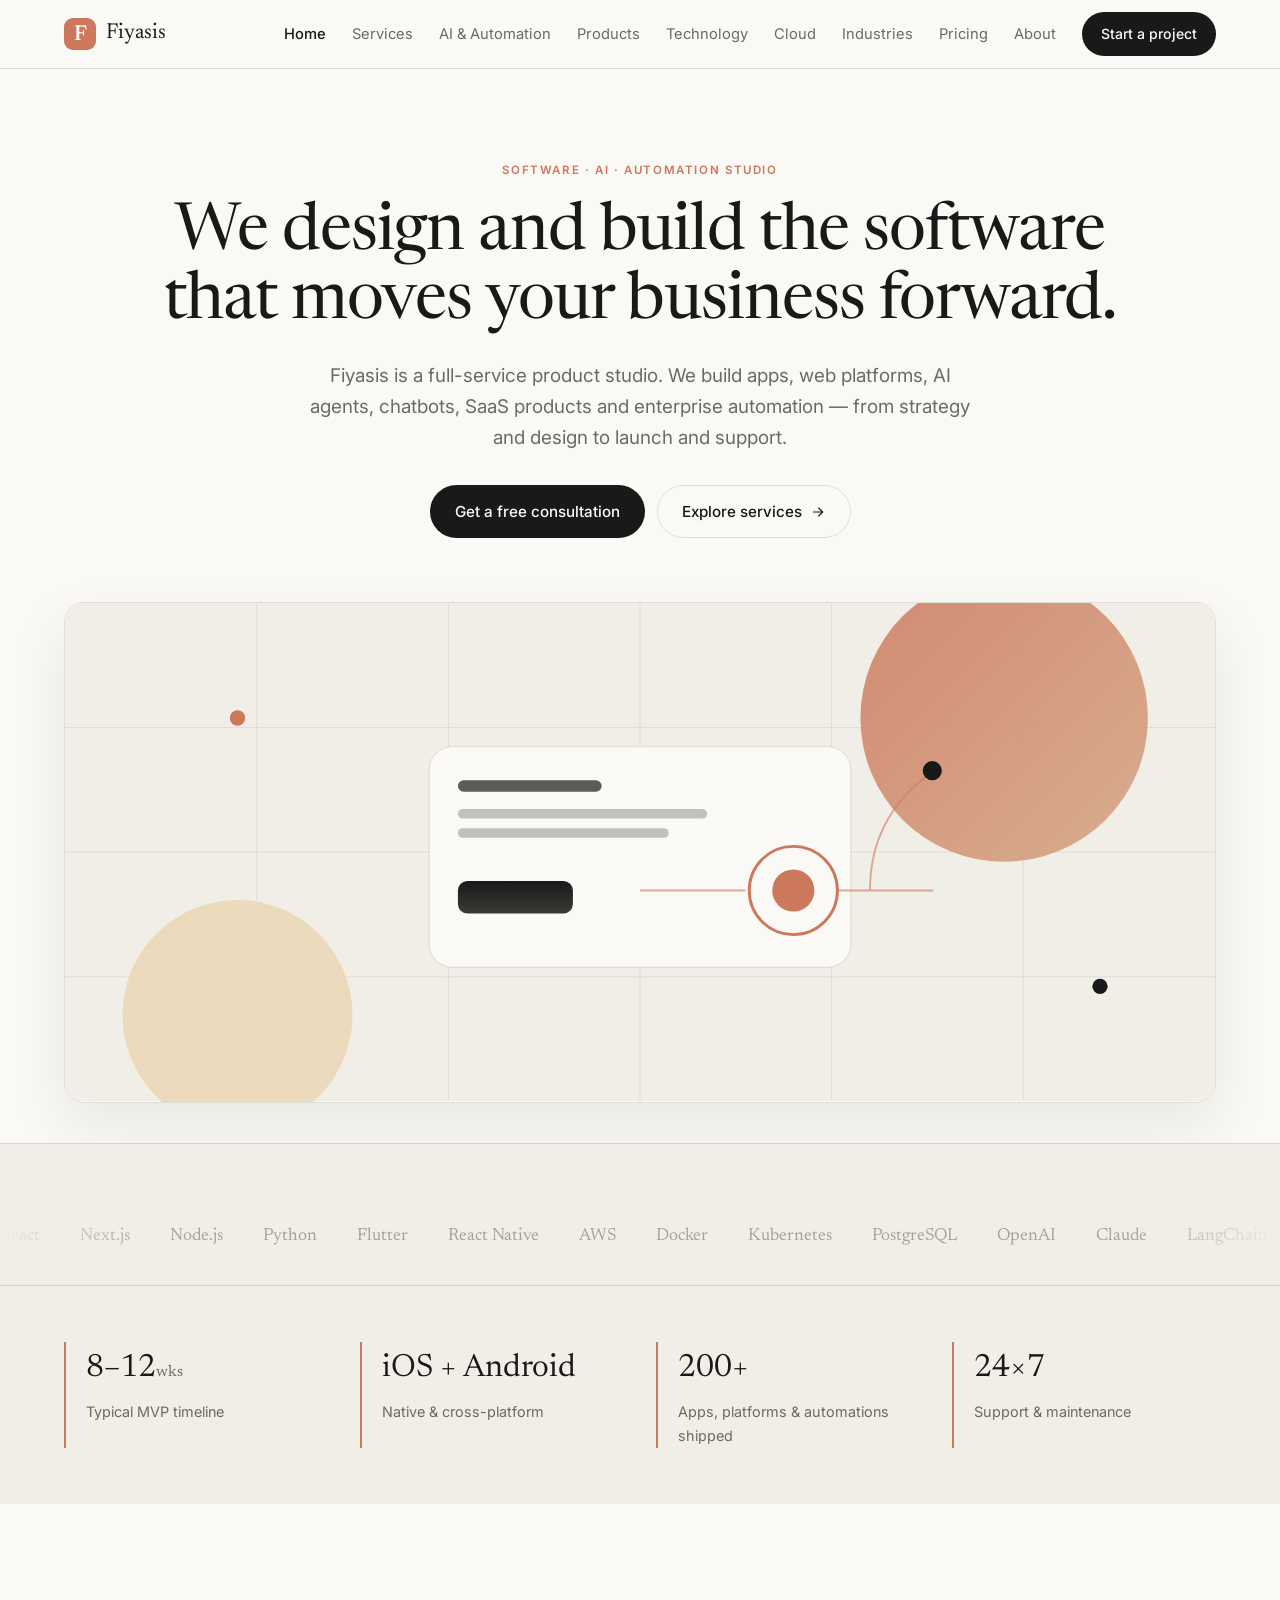
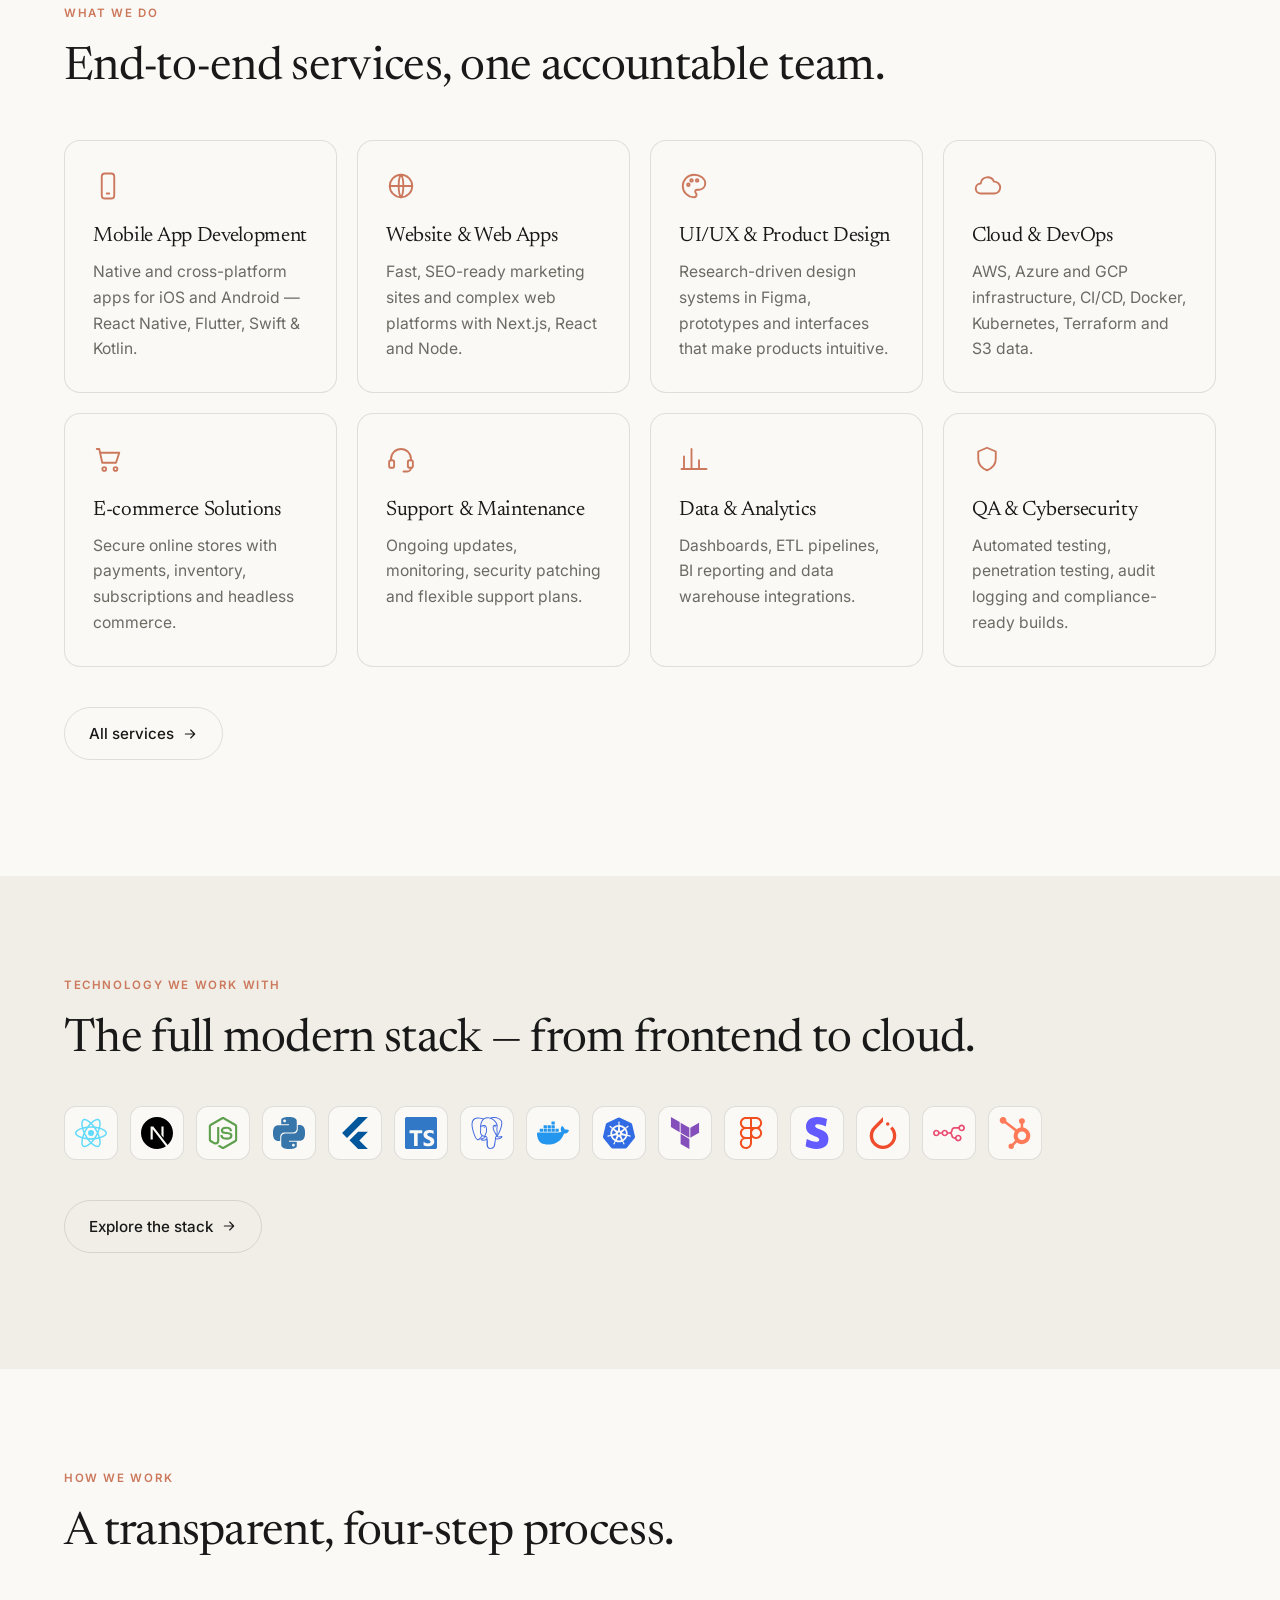
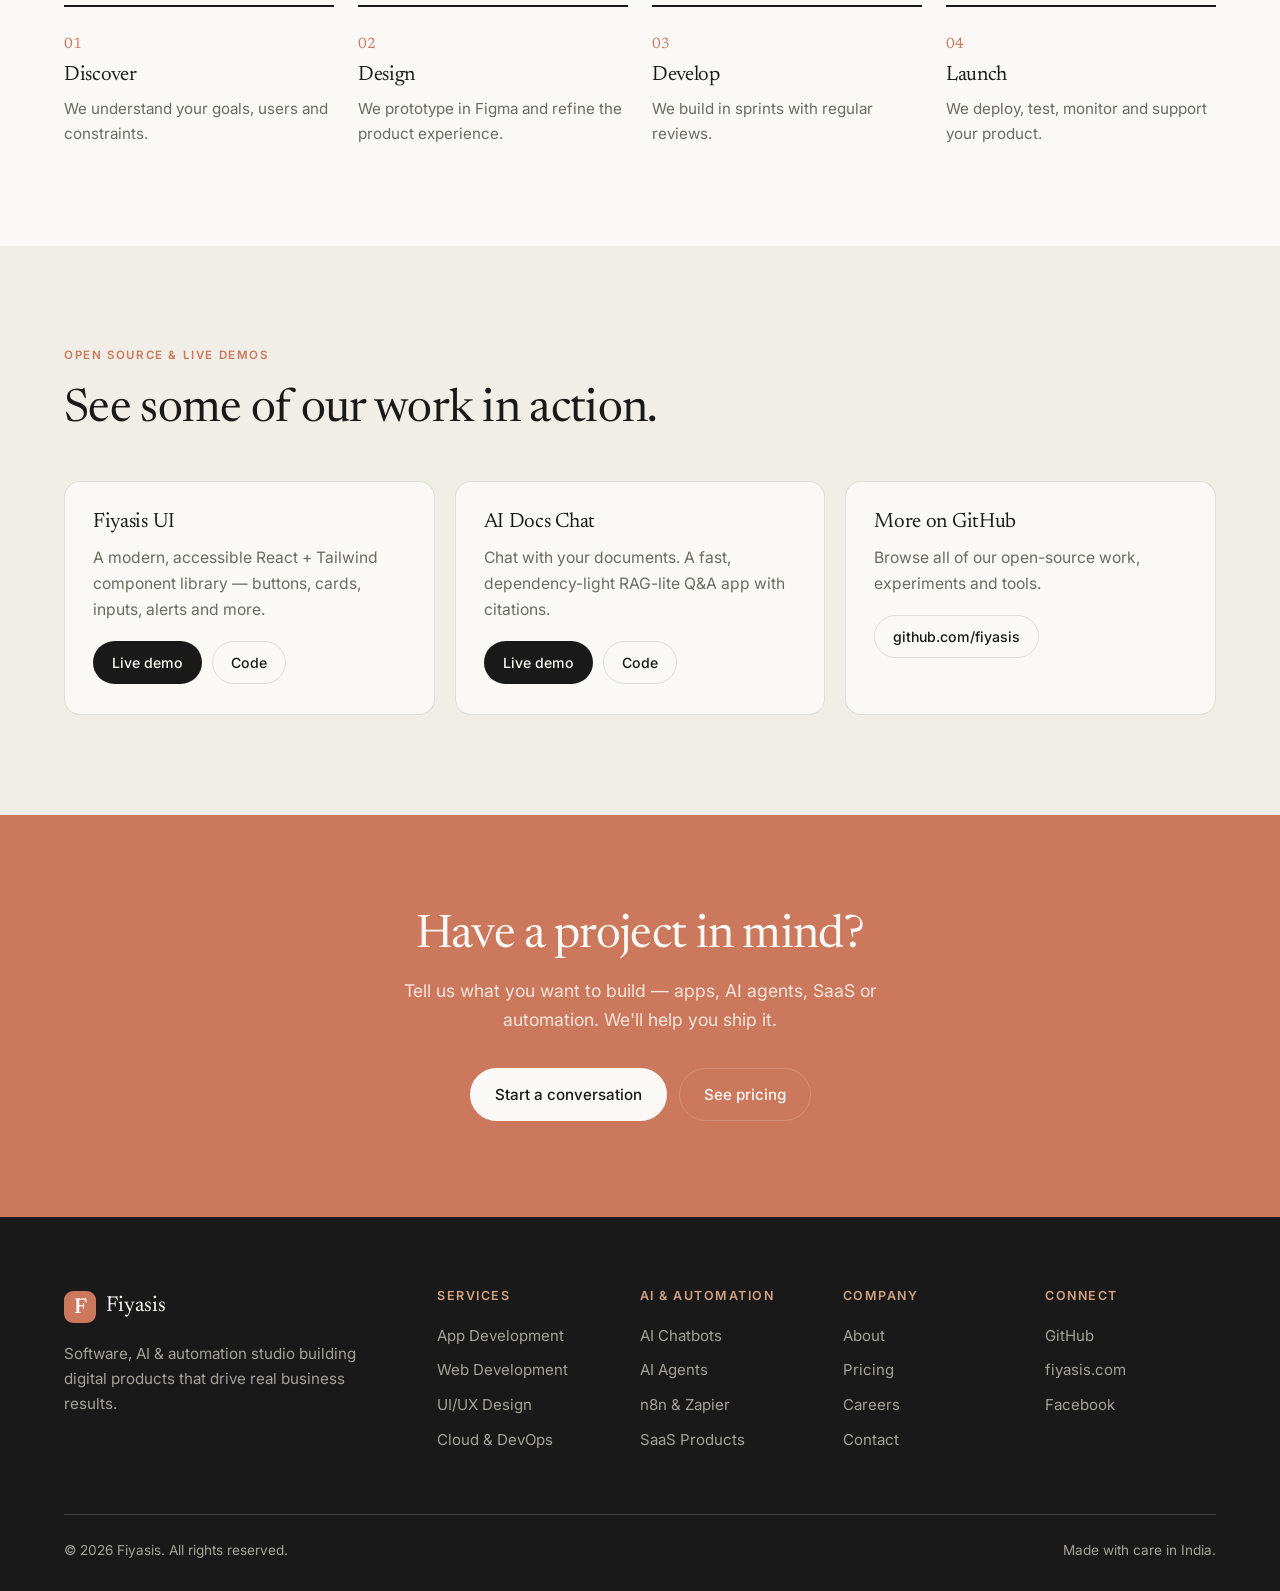
==== commit e288bb6a: "Add live demos section linking Fiyasis UI and AI Docs Chat" ====
--- a/index.html
+++ b/index.html
@@ -4,22 +4,14 @@
     <meta charset="UTF-8" />
     <meta name="viewport" content="width=device-width, initial-scale=1.0" />
     <title>Fiyasis — Software, AI & Automation Studio</title>
-    <meta
-      name="description"
-      content="Fiyasis designs and builds apps, web, AI agents, chatbots, SaaS and enterprise automation. Salesforce, SAP, AWS (S3, EC2, Lambda), n8n, Zapier, Figma and more."
-    />
+    <meta name="description" content="We build apps, websites, AI agents, chatbots, SaaS and enterprise automation. Salesforce, SAP, AWS (S3, EC2, Lambda), n8n, Zapier and Figma." />
     <link rel="icon" href="data:image/svg+xml,<svg xmlns='http://www.w3.org/2000/svg' viewBox='0 0 100 100'><rect width='100' height='100' rx='22' fill='%23CC785C'/><text x='50' y='72' font-size='64' text-anchor='middle' fill='%23FAF9F5' font-family='Georgia,serif' font-weight='700'>F</text></svg>" />
     <link rel="preconnect" href="https://fonts.googleapis.com" />
     <link rel="preconnect" href="https://fonts.gstatic.com" crossorigin />
-    <link rel="preconnect" href="https://cdn.simpleicons.org" />
-    <link
-      href="https://fonts.googleapis.com/css2?family=Newsreader:ital,opsz,wght@0,6..72,300;0,6..72,400;0,6..72,500;1,6..72,400&family=Inter:wght@400;500;600&family=JetBrains+Mono:wght@400;500&display=swap"
-      rel="stylesheet"
-    />
+    <link href="https://fonts.googleapis.com/css2?family=Newsreader:ital,opsz,wght@0,6..72,300;0,6..72,400;0,6..72,500;1,6..72,400&family=Inter:wght@400;500;600&family=JetBrains+Mono:wght@400;500&display=swap" rel="stylesheet" />
     <link rel="stylesheet" href="styles.css" />
   </head>
   <body>
-    <!-- Icon sprite -->
     <svg width="0" height="0" style="position: absolute" aria-hidden="true">
       <symbol id="i-mobile" viewBox="0 0 24 24"><rect x="7" y="2" width="10" height="20" rx="2.5"/><line x1="11" y1="18" x2="13" y2="18"/></symbol>
       <symbol id="i-globe" viewBox="0 0 24 24"><circle cx="12" cy="12" r="9"/><path d="M3 12h18M12 3c2.5 2.5 2.5 15 0 18M12 3c-2.5 2.5-2.5 15 0 18"/></symbol>
@@ -35,28 +27,26 @@
       <symbol id="i-plug" viewBox="0 0 24 24"><path d="M9 3v5M15 3v5M7 8h10v4a5 5 0 0 1-10 0V8ZM12 17v4"/></symbol>
       <symbol id="i-arrow" viewBox="0 0 24 24"><path d="M5 12h14M13 6l6 6-6 6"/></symbol>
       <symbol id="i-terminal" viewBox="0 0 24 24"><rect x="3" y="4" width="18" height="16" rx="3"/><path d="M7 9l3 3-3 3M13 15h4"/></symbol>
+      <symbol id="i-check" viewBox="0 0 24 24"><path d="M4 12.5 9.5 18 20 6"/></symbol>
     </svg>
-
     <header class="nav">
       <div class="wrap nav-inner">
-        <a class="brand" href="/">
-          <span class="mark">F</span>
-          <span class="brand-name">Fiyasis</span>
-        </a>
+        <a class="brand" href="index.html"><span class="mark">F</span><span class="brand-name">Fiyasis</span></a>
         <nav class="nav-links">
-          <a href="#services">Services</a>
-          <a href="#ai">AI &amp; Automation</a>
-          <a href="#products">Products</a>
-          <a href="#technology">Technology</a>
-          <a href="#cloud">Cloud</a>
-          <a href="#industries">Industries</a>
-          <a class="btn btn-dark btn-sm" href="https://www.fiyasis.com/contact-us">Start a project</a>
+          <a href="index.html" class="active">Home</a>
+          <a href="services.html">Services</a>
+          <a href="ai-automation.html">AI & Automation</a>
+          <a href="products.html">Products</a>
+          <a href="technology.html">Technology</a>
+          <a href="cloud.html">Cloud</a>
+          <a href="industries.html">Industries</a>
+          <a href="pricing.html">Pricing</a>
+          <a href="about.html">About</a>
+          <a class="btn btn-dark btn-sm" href="contact.html">Start a project</a>
         </nav>
       </div>
     </header>
-
     <main>
-      <!-- HERO -->
       <section class="hero">
         <div class="wrap">
           <p class="kicker">Software · AI · Automation Studio</p>
@@ -67,10 +57,9 @@
             design to launch and support.
           </p>
           <div class="hero-actions">
-            <a class="btn btn-dark" href="https://www.fiyasis.com/contact-us">Get a free consultation</a>
-            <a class="btn btn-ghost" href="#services">Explore services <svg class="ic"><use href="#i-arrow"/></svg></a>
-          </div>
-
+            <a class="btn btn-dark" href="contact.html">Get a free consultation</a>
+            <a class="btn btn-ghost" href="services.html">Explore services <svg class="ic"><use href="#i-arrow"/></svg></a>
+          </div>
           <div class="hero-art" role="img" aria-label="Abstract illustration of connected systems and AI agents">
             <svg viewBox="0 0 1200 520" preserveAspectRatio="xMidYMid slice">
               <defs>
@@ -96,18 +85,14 @@
           </div>
         </div>
       </section>
-
-      <!-- LOGO MARQUEE -->
       <section class="band-ivory marquee-band">
         <div class="marquee" aria-hidden="true">
           <div class="marquee-track">
+<span>React</span><span>Next.js</span><span>Node.js</span><span>Python</span><span>Flutter</span><span>React Native</span><span>AWS</span><span>Docker</span><span>Kubernetes</span><span>PostgreSQL</span><span>OpenAI</span><span>Claude</span><span>LangChain</span><span>n8n</span><span>Zapier</span><span>Make</span><span>Salesforce</span><span>SAP</span><span>HubSpot</span><span>Figma</span>
             <span>React</span><span>Next.js</span><span>Node.js</span><span>Python</span><span>Flutter</span><span>React Native</span><span>AWS</span><span>Docker</span><span>Kubernetes</span><span>PostgreSQL</span><span>OpenAI</span><span>Claude</span><span>LangChain</span><span>n8n</span><span>Zapier</span><span>Make</span><span>Salesforce</span><span>SAP</span><span>HubSpot</span><span>Figma</span>
-            <span>React</span><span>Next.js</span><span>Node.js</span><span>Python</span><span>Flutter</span><span>React Native</span><span>AWS</span><span>Docker</span><span>Kubernetes</span><span>PostgreSQL</span><span>OpenAI</span><span>Claude</span><span>LangChain</span><span>n8n</span><span>Zapier</span><span>Make</span><span>Salesforce</span><span>SAP</span><span>HubSpot</span><span>Figma</span>
-          </div>
-        </div>
-      </section>
-
-      <!-- STATS -->
+          </div>
+        </div>
+      </section>
       <section class="band-ivory">
         <div class="wrap stats">
           <div><strong>8–12<span>wks</span></strong><span>Typical MVP timeline</span></div>
@@ -117,12 +102,11 @@
         </div>
       </section>
 
-      <!-- SERVICES -->
       <section class="section" id="services">
         <div class="wrap">
           <p class="kicker">What we do</p>
           <h2>End-to-end services, one accountable team.</h2>
-          <div class="cards">
+<div class="cards">
             <article class="card"><svg class="ic-lg"><use href="#i-mobile"/></svg><h3>Mobile App Development</h3><p>Native and cross-platform apps for iOS and Android — React Native, Flutter, Swift &amp; Kotlin.</p></article>
             <article class="card"><svg class="ic-lg"><use href="#i-globe"/></svg><h3>Website &amp; Web Apps</h3><p>Fast, SEO-ready marketing sites and complex web platforms with Next.js, React and Node.</p></article>
             <article class="card"><svg class="ic-lg"><use href="#i-palette"/></svg><h3>UI/UX &amp; Product Design</h3><p>Research-driven design systems in Figma, prototypes and interfaces that make products intuitive.</p></article>
@@ -132,286 +116,34 @@
             <article class="card"><svg class="ic-lg"><use href="#i-chart"/></svg><h3>Data &amp; Analytics</h3><p>Dashboards, ETL pipelines, BI reporting and data warehouse integrations.</p></article>
             <article class="card"><svg class="ic-lg"><use href="#i-shield"/></svg><h3>QA &amp; Cybersecurity</h3><p>Automated testing, penetration testing, audit logging and compliance-ready builds.</p></article>
           </div>
-        </div>
-      </section>
-
-      <!-- AI & AUTOMATION -->
-      <section class="section band-ivory" id="ai">
-        <div class="wrap">
-          <p class="kicker">AI &amp; automation</p>
-          <h2>Intelligent systems that work while you sleep.</h2>
-          <p class="section-lede">
-            From conversational AI to fully autonomous agents and no-code workflow
-            automation — we connect your tools so your team stops doing repetitive work.
-          </p>
-          <div class="cards cards-3">
-            <article class="card card-feature"><svg class="ic-lg"><use href="#i-robot"/></svg><h3>AI Chatbots</h3><p>Customer support and sales bots on web, WhatsApp, Instagram and Messenger — trained on your own knowledge base with RAG.</p><ul class="chips"><li>RAG</li><li>OpenAI</li><li>Claude</li><li>WhatsApp API</li></ul></article>
-            <article class="card card-feature"><svg class="ic-lg"><use href="#i-cog"/></svg><h3>AI Agents</h3><p>Autonomous agents that research, draft, qualify leads, triage tickets and take actions across your systems.</p><ul class="chips"><li>LangChain</li><li>Tool calling</li><li>Vector DB</li><li>MCP</li></ul></article>
-            <article class="card card-feature"><svg class="ic-lg"><use href="#i-bolt"/></svg><h3>Workflow Automation</h3><p>Connect 1000+ apps and automate operations end-to-end without heavy code.</p><ul class="chips"><li>n8n</li><li>Zapier</li><li>Make</li><li>RPA</li><li>Webhooks</li></ul></article>
-          </div>
-
-          <!-- TERMINAL DEMOS -->
-          <div class="terminals">
-            <div class="terminal">
-              <div class="term-bar"><span class="dot red"></span><span class="dot amber"></span><span class="dot green"></span><span class="term-title">fiyasis — agent run</span></div>
-              <pre class="term-body"><span class="p">$</span> fiyasis agent run support-triage
-<span class="ok">✔</span> Connected to Zendesk        <span class="dim">(0.4s)</span>
-<span class="ok">✔</span> Retrieved 12 similar tickets
-<span class="ok">✔</span> Drafted reply               <span class="dim">[confidence 0.94]</span>
-<span class="warn">→</span> Awaiting human approval…</pre>
-            </div>
-            <div class="terminal">
-              <div class="term-bar"><span class="dot red"></span><span class="dot amber"></span><span class="dot green"></span><span class="term-title">fiyasis — workflow deploy</span></div>
-              <pre class="term-body"><span class="p">$</span> fiyasis workflow deploy lead-router
-<span class="ok">→</span> Trigger: new lead <span class="dim">(HubSpot)</span>
-<span class="ok">→</span> Enrich: Clearbit
-<span class="ok">→</span> Score: gpt-4o-mini
-<span class="ok">→</span> Route: Slack #sales
-<span class="hi">✔ Deployed in n8n — 1,204 runs today</span></pre>
-            </div>
-          </div>
-        </div>
-      </section>
-
-      <!-- PRODUCTS -->
-      <section class="section" id="products">
-        <div class="wrap">
-          <p class="kicker">Products we build</p>
-          <h2>SaaS products &amp; platforms, ready to scale.</h2>
-          <div class="products">
-            <article class="product"><span class="product-tag">SaaS</span><h3>SaaS Product Development</h3><p>Multi-tenant apps with authentication, billing, subscriptions, admin dashboards and role-based access.</p><p class="product-tech">Next.js · Postgres · Stripe · Auth</p></article>
-            <article class="product"><span class="product-tag">Chatbot</span><h3>AI Chatbot Platform</h3><p>Deploy a branded assistant across channels, with analytics, handoff to humans and a live agent inbox.</p><p class="product-tech">LLMs · RAG · Omnichannel</p></article>
-            <article class="product"><span class="product-tag">Agent</span><h3>AI Agent Platform</h3><p>Build, schedule and monitor autonomous agents that operate your business workflows.</p><p class="product-tech">Agents · Tools · Observability</p></article>
-            <article class="product"><span class="product-tag">Support</span><h3>Support &amp; Helpdesk Suite</h3><p>Ticketing, SLAs, live chat, knowledge base and AI-assisted replies for your support team.</p><p class="product-tech">Tickets · SLA · KB · CSAT</p></article>
-            <article class="product"><span class="product-tag">Commerce</span><h3>E-commerce &amp; Payments</h3><p>Storefronts, checkout, subscriptions, inventory and payment integrations.</p><p class="product-tech">Shopify · Stripe · Razorpay</p></article>
-            <article class="product"><span class="product-tag">Automation</span><h3>Internal Tools &amp; Ops</h3><p>Custom admin panels, approval flows and dashboards that replace spreadsheets.</p><p class="product-tech">Low-code · APIs · RPA</p></article>
-          </div>
-        </div>
-      </section>
-
-      <!-- TECHNOLOGY / LOGO WALL -->
-      <section class="section band-ivory" id="technology">
+          <p class="more"><a class="btn btn-ghost" href="services.html">All services <svg class="ic"><use href="#i-arrow"/></svg></a></p>
+        </div>
+      </section>
+
+      <section class="section band-ivory">
         <div class="wrap">
           <p class="kicker">Technology we work with</p>
-          <h2>Every layer of the modern stack.</h2>
-          <p class="section-lede">
-            Languages, frameworks, cloud, data, AI and design tools — the full toolkit we
-            use to ship reliable products.
-          </p>
-
-          <div class="logogroups">
-            <div class="logogroup"><h4>Frontend</h4><div class="logos">
-              <img loading="lazy" src="https://cdn.simpleicons.org/react" alt="React" title="React" />
-              <img loading="lazy" src="https://cdn.simpleicons.org/nextdotjs" alt="Next.js" title="Next.js" />
-              <img loading="lazy" src="https://cdn.simpleicons.org/vuedotjs" alt="Vue" title="Vue" />
-              <img loading="lazy" src="https://cdn.simpleicons.org/angular" alt="Angular" title="Angular" />
-              <img loading="lazy" src="https://cdn.simpleicons.org/svelte" alt="Svelte" title="Svelte" />
-              <img loading="lazy" src="https://cdn.simpleicons.org/typescript" alt="TypeScript" title="TypeScript" />
-              <img loading="lazy" src="https://cdn.simpleicons.org/javascript" alt="JavaScript" title="JavaScript" />
-              <img loading="lazy" src="https://cdn.simpleicons.org/tailwindcss" alt="Tailwind CSS" title="Tailwind CSS" />
-              <img loading="lazy" src="https://cdn.simpleicons.org/html5" alt="HTML5" title="HTML5" />
-              <img loading="lazy" src="https://cdn.simpleicons.org/css" alt="CSS3" title="CSS3" />
-              <img loading="lazy" src="https://cdn.simpleicons.org/vite" alt="Vite" title="Vite" />
-              <img loading="lazy" src="https://cdn.simpleicons.org/redux" alt="Redux" title="Redux" />
-              <img loading="lazy" src="https://cdn.simpleicons.org/threedotjs" alt="Three.js" title="Three.js" />
-            </div></div>
-
-            <div class="logogroup"><h4>Mobile</h4><div class="logos">
-              <img loading="lazy" src="https://cdn.simpleicons.org/flutter" alt="Flutter" title="Flutter" />
-              <img loading="lazy" src="https://cdn.simpleicons.org/swift" alt="Swift" title="Swift" />
-              <img loading="lazy" src="https://cdn.simpleicons.org/kotlin" alt="Kotlin" title="Kotlin" />
-              <img loading="lazy" src="https://cdn.simpleicons.org/android" alt="Android" title="Android" />
-              <img loading="lazy" src="https://cdn.simpleicons.org/apple" alt="Apple / iOS" title="Apple / iOS" />
-              <img loading="lazy" src="https://cdn.simpleicons.org/expo" alt="Expo" title="Expo" />
-              <img loading="lazy" src="https://cdn.simpleicons.org/ionic" alt="Ionic" title="Ionic" />
-            </div></div>
-
-            <div class="logogroup"><h4>Backend</h4><div class="logos">
-              <img loading="lazy" src="https://cdn.simpleicons.org/nodedotjs" alt="Node.js" title="Node.js" />
-              <img loading="lazy" src="https://cdn.simpleicons.org/python" alt="Python" title="Python" />
-              <img loading="lazy" src="https://cdn.simpleicons.org/django" alt="Django" title="Django" />
-              <img loading="lazy" src="https://cdn.simpleicons.org/fastapi" alt="FastAPI" title="FastAPI" />
-              <img loading="lazy" src="https://cdn.simpleicons.org/go" alt="Go" title="Go" />
-              <img loading="lazy" src="https://cdn.simpleicons.org/rust" alt="Rust" title="Rust" />
-              <img loading="lazy" src="https://cdn.simpleicons.org/openjdk" alt="Java" title="Java" />
-              <img loading="lazy" src="https://cdn.simpleicons.org/spring" alt="Spring" title="Spring" />
-              <img loading="lazy" src="https://cdn.simpleicons.org/dotnet" alt=".NET" title=".NET" />
-              <img loading="lazy" src="https://cdn.simpleicons.org/php" alt="PHP" title="PHP" />
-              <img loading="lazy" src="https://cdn.simpleicons.org/laravel" alt="Laravel" title="Laravel" />
-              <img loading="lazy" src="https://cdn.simpleicons.org/graphql" alt="GraphQL" title="GraphQL" />
-              <img loading="lazy" src="https://cdn.simpleicons.org/express" alt="Express" title="Express" />
-            </div></div>
-
-            <div class="logogroup"><h4>AI &amp; Machine Learning</h4><div class="logos">
-              <span class="brandbadge" style="--c:#412991">OpenAI</span>
-              <span class="brandbadge" style="--c:#D97757">Claude</span>
-              <img loading="lazy" src="https://cdn.simpleicons.org/huggingface" alt="Hugging Face" title="Hugging Face" />
-              <img loading="lazy" src="https://cdn.simpleicons.org/pytorch" alt="PyTorch" title="PyTorch" />
-              <img loading="lazy" src="https://cdn.simpleicons.org/tensorflow" alt="TensorFlow" title="TensorFlow" />
-              <img loading="lazy" src="https://cdn.simpleicons.org/pandas" alt="Pandas" title="Pandas" />
-              <img loading="lazy" src="https://cdn.simpleicons.org/numpy" alt="NumPy" title="NumPy" />
-              <img loading="lazy" src="https://cdn.simpleicons.org/jupyter" alt="Jupyter" title="Jupyter" />
-              <img loading="lazy" src="https://cdn.simpleicons.org/ollama" alt="Ollama" title="Ollama" />
-              <img loading="lazy" src="https://cdn.simpleicons.org/langchain" alt="LangChain" title="LangChain" />
-              <span class="brandbadge" style="--c:#5A67D8">Pinecone</span>
-              <span class="brandbadge" style="--c:#E5207C">Weaviate</span>
-            </div></div>
-
-            <div class="logogroup"><h4>Data &amp; Databases</h4><div class="logos">
-              <img loading="lazy" src="https://cdn.simpleicons.org/postgresql" alt="PostgreSQL" title="PostgreSQL" />
-              <img loading="lazy" src="https://cdn.simpleicons.org/mysql" alt="MySQL" title="MySQL" />
-              <img loading="lazy" src="https://cdn.simpleicons.org/mongodb" alt="MongoDB" title="MongoDB" />
-              <img loading="lazy" src="https://cdn.simpleicons.org/redis" alt="Redis" title="Redis" />
-              <img loading="lazy" src="https://cdn.simpleicons.org/clickhouse" alt="ClickHouse" title="ClickHouse" />
-              <img loading="lazy" src="https://cdn.simpleicons.org/snowflake" alt="Snowflake" title="Snowflake" />
-              <img loading="lazy" src="https://cdn.simpleicons.org/googlebigquery" alt="BigQuery" title="BigQuery" />
-              <img loading="lazy" src="https://cdn.simpleicons.org/apachespark" alt="Spark" title="Apache Spark" />
-              <img loading="lazy" src="https://cdn.simpleicons.org/sqlite" alt="SQLite" title="SQLite" />
-              <img loading="lazy" src="https://cdn.simpleicons.org/supabase" alt="Supabase" title="Supabase" />
-              <img loading="lazy" src="https://cdn.simpleicons.org/firebase" alt="Firebase" title="Firebase" />
-              <img loading="lazy" src="https://cdn.simpleicons.org/prisma" alt="Prisma" title="Prisma" />
-            </div></div>
-
-            <div class="logogroup"><h4>Cloud &amp; DevOps</h4><div class="logos">
-              <span class="brandbadge" style="--c:#FF9900">AWS</span>
-              <span class="brandbadge" style="--c:#0078D4">Azure</span>
-              <img loading="lazy" src="https://cdn.simpleicons.org/googlecloud" alt="Google Cloud" title="Google Cloud" />
-              <img loading="lazy" src="https://cdn.simpleicons.org/docker" alt="Docker" title="Docker" />
-              <img loading="lazy" src="https://cdn.simpleicons.org/kubernetes" alt="Kubernetes" title="Kubernetes" />
-              <img loading="lazy" src="https://cdn.simpleicons.org/terraform" alt="Terraform" title="Terraform" />
-              <img loading="lazy" src="https://cdn.simpleicons.org/ansible" alt="Ansible" title="Ansible" />
-              <img loading="lazy" src="https://cdn.simpleicons.org/githubactions" alt="GitHub Actions" title="GitHub Actions" />
-              <img loading="lazy" src="https://cdn.simpleicons.org/jenkins" alt="Jenkins" title="Jenkins" />
-              <img loading="lazy" src="https://cdn.simpleicons.org/nginx" alt="Nginx" title="Nginx" />
-              <img loading="lazy" src="https://cdn.simpleicons.org/vercel" alt="Vercel" title="Vercel" />
-              <img loading="lazy" src="https://cdn.simpleicons.org/cloudflare" alt="Cloudflare" title="Cloudflare" />
-              <img loading="lazy" src="https://cdn.simpleicons.org/netlify" alt="Netlify" title="Netlify" />
-              <img loading="lazy" src="https://cdn.simpleicons.org/digitalocean" alt="DigitalOcean" title="DigitalOcean" />
-              <img loading="lazy" src="https://cdn.simpleicons.org/linux" alt="Linux" title="Linux" />
-              <img loading="lazy" src="https://cdn.simpleicons.org/ubuntu" alt="Ubuntu" title="Ubuntu" />
-              <img loading="lazy" src="https://cdn.simpleicons.org/grafana" alt="Grafana" title="Grafana" />
-              <img loading="lazy" src="https://cdn.simpleicons.org/prometheus" alt="Prometheus" title="Prometheus" />
-              <img loading="lazy" src="https://cdn.simpleicons.org/datadog" alt="Datadog" title="Datadog" />
-            </div></div>
-
-            <div class="logogroup"><h4>Design &amp; Tools</h4><div class="logos">
-              <img loading="lazy" src="https://cdn.simpleicons.org/figma" alt="Figma" title="Figma" />
-              <img loading="lazy" src="https://cdn.simpleicons.org/framer" alt="Framer" title="Framer" />
-              <img loading="lazy" src="https://cdn.simpleicons.org/storybook" alt="Storybook" title="Storybook" />
-              <img loading="lazy" src="https://cdn.simpleicons.org/sketch" alt="Sketch" title="Sketch" />
-              <span class="brandbadge" style="--c:#FF61F6">Adobe XD</span>
-              <span class="brandbadge" style="--c:#31A8FF">Photoshop</span>
-              <span class="brandbadge" style="--c:#FF9A00">Illustrator</span>
-              <span class="brandbadge" style="--c:#00C4CC">Canva</span>
-              <img loading="lazy" src="https://cdn.simpleicons.org/notion" alt="Notion" title="Notion" />
-              <img loading="lazy" src="https://cdn.simpleicons.org/jira" alt="Jira" title="Jira" />
-              <img loading="lazy" src="https://cdn.simpleicons.org/linear" alt="Linear" title="Linear" />
-              <img loading="lazy" src="https://cdn.simpleicons.org/trello" alt="Trello" title="Trello" />
-              <img loading="lazy" src="https://cdn.simpleicons.org/asana" alt="Asana" title="Asana" />
-              <img loading="lazy" src="https://cdn.simpleicons.org/postman" alt="Postman" title="Postman" />
-              <img loading="lazy" src="https://cdn.simpleicons.org/git" alt="Git" title="Git" />
-              <img loading="lazy" src="https://cdn.simpleicons.org/github" alt="GitHub" title="GitHub" />
-              <img loading="lazy" src="https://cdn.simpleicons.org/gitlab" alt="GitLab" title="GitLab" />
-              <img loading="lazy" src="https://cdn.simpleicons.org/bitbucket" alt="Bitbucket" title="Bitbucket" />
-            </div></div>
-
-            <div class="logogroup"><h4>Commerce &amp; Payments</h4><div class="logos">
-              <img loading="lazy" src="https://cdn.simpleicons.org/stripe" alt="Stripe" title="Stripe" />
-              <img loading="lazy" src="https://cdn.simpleicons.org/shopify" alt="Shopify" title="Shopify" />
-              <img loading="lazy" src="https://cdn.simpleicons.org/woocommerce" alt="WooCommerce" title="WooCommerce" />
-              <img loading="lazy" src="https://cdn.simpleicons.org/paypal" alt="PayPal" title="PayPal" />
-              <img loading="lazy" src="https://cdn.simpleicons.org/razorpay" alt="Razorpay" title="Razorpay" />
-              <img loading="lazy" src="https://cdn.simpleicons.org/square" alt="Square" title="Square" />
-              <span class="brandbadge" style="--c:#EE672F">Magento</span>
-            </div></div>
-
-            <div class="logogroup"><h4>Business, CRM &amp; Automation</h4><div class="logos">
-              <span class="brandbadge" style="--c:#00A1E0">Salesforce</span>
-              <span class="brandbadge" style="--c:#0FAAFF">SAP</span>
-              <img loading="lazy" src="https://cdn.simpleicons.org/hubspot" alt="HubSpot" title="HubSpot" />
-              <img loading="lazy" src="https://cdn.simpleicons.org/zoho" alt="Zoho" title="Zoho" />
-              <img loading="lazy" src="https://cdn.simpleicons.org/odoo" alt="Odoo" title="Odoo" />
-              <span class="brandbadge" style="--c:#62D84E">ServiceNow</span>
-              <span class="brandbadge" style="--c:#F80000">Oracle</span>
-              <span class="brandbadge" style="--c:#5E5E5E">Microsoft 365</span>
-              <img loading="lazy" src="https://cdn.simpleicons.org/n8n" alt="n8n" title="n8n" />
-              <img loading="lazy" src="https://cdn.simpleicons.org/zapier" alt="Zapier" title="Zapier" />
-              <img loading="lazy" src="https://cdn.simpleicons.org/make" alt="Make" title="Make" />
-              <img loading="lazy" src="https://cdn.simpleicons.org/airtable" alt="Airtable" title="Airtable" />
-              <img loading="lazy" src="https://cdn.simpleicons.org/googledrive" alt="Google Drive" title="Google Drive" />
-              <img loading="lazy" src="https://cdn.simpleicons.org/gmail" alt="Gmail" title="Gmail" />
-              <img loading="lazy" src="https://cdn.simpleicons.org/googleanalytics" alt="Google Analytics" title="Google Analytics" />
-              <span class="brandbadge" style="--c:#4A154B">Slack</span>
-              <span class="brandbadge" style="--c:#25D366">WhatsApp</span>
-              <span class="brandbadge" style="--c:#F22F46">Twilio</span>
-              <span class="brandbadge" style="--c:#2CA5E0">Telegram</span>
-              <span class="brandbadge" style="--c:#5865F2">Discord</span>
-            </div></div>
-
-            <div class="logogroup"><h4>Testing &amp; Security</h4><div class="logos">
-              <img loading="lazy" src="https://cdn.simpleicons.org/jest" alt="Jest" title="Jest" />
-              <img loading="lazy" src="https://cdn.simpleicons.org/cypress" alt="Cypress" title="Cypress" />
-              <img loading="lazy" src="https://cdn.simpleicons.org/selenium" alt="Selenium" title="Selenium" />
-              <img loading="lazy" src="https://cdn.simpleicons.org/vitest" alt="Vitest" title="Vitest" />
-              <img loading="lazy" src="https://cdn.simpleicons.org/snyk" alt="Snyk" title="Snyk" />
-              <span class="brandbadge" style="--c:#2EAD33">Playwright</span>
-              <span class="brandbadge" style="--c:#4E9BCD">SonarQube</span>
-              <span class="brandbadge" style="--c:#000000">OWASP</span>
-            </div></div>
-          </div>
-        </div>
-      </section>
-
-      <!-- CLOUD SERVICES -->
-      <section class="section band-slate" id="cloud">
-        <div class="wrap">
-          <p class="kicker kicker-light">Cloud, deeply</p>
-          <h2 class="light">From S3 buckets to serverless — we run it all.</h2>
-          <p class="section-lede light">
-            We architect, migrate and operate workloads across AWS, Azure and Google
-            Cloud, and integrate the managed services your product depends on.
-          </p>
-
-          <div class="cloud-grid">
-            <div class="cloud-card">
-              <h4><span class="cloud-dot" style="--c:#FF9900"></span> Amazon Web Services</h4>
-              <ul><li>S3</li><li>EC2</li><li>Lambda</li><li>RDS</li><li>DynamoDB</li><li>CloudFront</li><li>SQS</li><li>SNS</li><li>Cognito</li><li>EKS</li><li>API Gateway</li><li>Route 53</li><li>Step Functions</li><li>SageMaker</li><li>Bedrock</li><li>Amplify</li></ul>
-            </div>
-            <div class="cloud-card">
-              <h4><span class="cloud-dot" style="--c:#0078D4"></span> Microsoft Azure</h4>
-              <ul><li>Blob Storage</li><li>Functions</li><li>AKS</li><li>Cosmos DB</li><li>Entra ID</li><li>Service Bus</li><li>Logic Apps</li><li>App Service</li><li>Azure AI</li><li>Azure SQL</li></ul>
-            </div>
-            <div class="cloud-card">
-              <h4><span class="cloud-dot" style="--c:#4285F4"></span> Google Cloud</h4>
-              <ul><li>Cloud Storage</li><li>Cloud Run</li><li>GKE</li><li>BigQuery</li><li>Pub/Sub</li><li>Firestore</li><li>Cloud Functions</li><li>Vertex AI</li><li>Looker</li></ul>
-            </div>
-          </div>
-        </div>
-      </section>
-
-      <!-- INDUSTRIES -->
-      <section class="section" id="industries">
-        <div class="wrap">
-          <p class="kicker">Industries we serve</p>
-          <h2>Domain experience across sectors.</h2>
-          <div class="industries">
-            <span>Banking &amp; Fintech</span><span>Healthcare</span><span>Retail</span><span>Manufacturing</span><span>Telecom</span><span>Insurance</span><span>Energy &amp; Utilities</span><span>Education</span><span>Real Estate</span><span>Logistics</span><span>SaaS &amp; Startups</span><span>Government</span>
-          </div>
-
-          <div class="trust">
-            <span class="trust-badge"><svg class="ic"><use href="#i-shield"/></svg> SOC 2-ready</span>
-            <span class="trust-badge"><svg class="ic"><use href="#i-shield"/></svg> ISO 27001-ready</span>
-            <span class="trust-badge"><svg class="ic"><use href="#i-shield"/></svg> GDPR</span>
-            <span class="trust-badge"><svg class="ic"><use href="#i-shield"/></svg> HIPAA-ready</span>
-            <span class="trust-badge"><svg class="ic"><use href="#i-shield"/></svg> OWASP Top 10</span>
-            <span class="trust-badge"><svg class="ic"><use href="#i-shield"/></svg> 99.9% uptime SLA</span>
-            <span class="trust-badge"><svg class="ic"><use href="#i-shield"/></svg> NDA protected</span>
-          </div>
-        </div>
-      </section>
-
-      <!-- PROCESS -->
-      <section class="section band-ivory" id="process">
+          <h2>The full modern stack — from frontend to cloud.</h2>
+          <div class="logos showcase">      <img loading="lazy" src="assets/logos/react.svg" alt="react" title="react" />
+      <img loading="lazy" src="assets/logos/nextdotjs.svg" alt="nextdotjs" title="nextdotjs" />
+      <img loading="lazy" src="assets/logos/nodedotjs.svg" alt="nodedotjs" title="nodedotjs" />
+      <img loading="lazy" src="assets/logos/python.svg" alt="python" title="python" />
+      <img loading="lazy" src="assets/logos/flutter.svg" alt="flutter" title="flutter" />
+      <img loading="lazy" src="assets/logos/typescript.svg" alt="typescript" title="typescript" />
+      <img loading="lazy" src="assets/logos/postgresql.svg" alt="postgresql" title="postgresql" />
+      <img loading="lazy" src="assets/logos/docker.svg" alt="docker" title="docker" />
+      <img loading="lazy" src="assets/logos/kubernetes.svg" alt="kubernetes" title="kubernetes" />
+      <img loading="lazy" src="assets/logos/terraform.svg" alt="terraform" title="terraform" />
+      <img loading="lazy" src="assets/logos/figma.svg" alt="figma" title="figma" />
+      <img loading="lazy" src="assets/logos/stripe.svg" alt="stripe" title="stripe" />
+      <img loading="lazy" src="assets/logos/pytorch.svg" alt="pytorch" title="pytorch" />
+      <img loading="lazy" src="assets/logos/n8n.svg" alt="n8n" title="n8n" />
+      <img loading="lazy" src="assets/logos/hubspot.svg" alt="hubspot" title="hubspot" /></div>
+          <p class="more"><a class="btn btn-ghost" href="technology.html">Explore the stack <svg class="ic"><use href="#i-arrow"/></svg></a></p>
+        </div>
+      </section>
+
+      <section class="section" id="process">
         <div class="wrap">
           <p class="kicker">How we work</p>
           <h2>A transparent, four-step process.</h2>
@@ -423,29 +155,58 @@
           </ol>
         </div>
       </section>
-
-      <!-- CTA -->
+      <section class="section band-ivory" id="demos">
+        <div class="wrap">
+          <p class="kicker">Open source &amp; live demos</p>
+          <h2>See some of our work in action.</h2>
+          <div class="cards cards-3">
+            <article class="card">
+              <h3>Fiyasis UI</h3>
+              <p>A modern, accessible React + Tailwind component library — buttons, cards, inputs, alerts and more.</p>
+              <div class="card-actions">
+                <a class="btn btn-dark btn-sm" href="https://fiyasis.github.io/fiyasis-ui/">Live demo</a>
+                <a class="btn btn-ghost btn-sm" href="https://github.com/fiyasis/fiyasis-ui">Code</a>
+              </div>
+            </article>
+            <article class="card">
+              <h3>AI Docs Chat</h3>
+              <p>Chat with your documents. A fast, dependency-light RAG-lite Q&amp;A app with citations.</p>
+              <div class="card-actions">
+                <a class="btn btn-dark btn-sm" href="https://fiyasis.github.io/ai-docs-chat/">Live demo</a>
+                <a class="btn btn-ghost btn-sm" href="https://github.com/fiyasis/ai-docs-chat">Code</a>
+              </div>
+            </article>
+            <article class="card">
+              <h3>More on GitHub</h3>
+              <p>Browse all of our open-source work, experiments and tools.</p>
+              <div class="card-actions">
+                <a class="btn btn-ghost btn-sm" href="https://github.com/fiyasis">github.com/fiyasis</a>
+              </div>
+            </article>
+          </div>
+        </div>
+      </section>
+
       <section class="cta-band">
         <div class="wrap">
           <h2>Have a project in mind?</h2>
           <p>Tell us what you want to build — apps, AI agents, SaaS or automation. We'll help you ship it.</p>
           <div class="hero-actions center">
-            <a class="btn btn-light" href="https://www.fiyasis.com/contact-us">Start a conversation</a>
-            <a class="btn btn-outline-light" href="https://www.fiyasis.com">Visit fiyasis.com</a>
+            <a class="btn btn-light" href="contact.html">Start a conversation</a>
+            <a class="btn btn-outline-light" href="pricing.html">See pricing</a>
           </div>
         </div>
       </section>
     </main>
-
     <footer class="footer">
       <div class="wrap footer-grid">
         <div class="footer-brand">
-          <a class="brand" href="/"><span class="mark">F</span><span class="brand-name">Fiyasis</span></a>
+          <a class="brand" href="index.html"><span class="mark">F</span><span class="brand-name">Fiyasis</span></a>
           <p>Software, AI &amp; automation studio building digital products that drive real business results.</p>
         </div>
-        <div><h5>Services</h5><ul><li>App Development</li><li>Web Development</li><li>UI/UX Design</li><li>Cloud &amp; DevOps</li></ul></div>
-        <div><h5>AI &amp; Automation</h5><ul><li>AI Chatbots</li><li>AI Agents</li><li>n8n &amp; Zapier</li><li>SaaS Products</li></ul></div>
-        <div><h5>Company</h5><ul><li><a href="https://www.fiyasis.com/about-us">About</a></li><li><a href="https://www.fiyasis.com/work">Our Work</a></li><li><a href="https://www.fiyasis.com/career">Careers</a></li><li><a href="https://www.fiyasis.com/contact-us">Contact</a></li></ul></div>
+        <div><h5>Services</h5><ul><li><a href="services.html">App Development</a></li><li><a href="services.html">Web Development</a></li><li><a href="services.html">UI/UX Design</a></li><li><a href="cloud.html">Cloud &amp; DevOps</a></li></ul></div>
+        <div><h5>AI &amp; Automation</h5><ul><li><a href="ai-automation.html">AI Chatbots</a></li><li><a href="ai-automation.html">AI Agents</a></li><li><a href="ai-automation.html">n8n &amp; Zapier</a></li><li><a href="products.html">SaaS Products</a></li></ul></div>
+        <div><h5>Company</h5><ul><li><a href="about.html">About</a></li><li><a href="pricing.html">Pricing</a></li><li><a href="https://www.fiyasis.com/career">Careers</a></li><li><a href="contact.html">Contact</a></li></ul></div>
         <div><h5>Connect</h5><ul><li><a href="https://github.com/fiyasis">GitHub</a></li><li><a href="https://www.fiyasis.com">fiyasis.com</a></li><li><a href="https://www.facebook.com/fiyasys">Facebook</a></li></ul></div>
       </div>
       <div class="wrap copyright">
@@ -453,9 +214,6 @@
         <span>Made with care in India.</span>
       </div>
     </footer>
-
-    <script>
-      document.getElementById("year").textContent = new Date().getFullYear();
-    </script>
+    <script>document.getElementById("year").textContent = new Date().getFullYear();</script>
   </body>
 </html>
--- a/styles.css
+++ b/styles.css
@@ -909,6 +909,276 @@
   color: var(--book-cloth);
 }
 
+.card-actions {
+  display: flex;
+  flex-wrap: wrap;
+  gap: 10px;
+  margin-top: 18px;
+}
+
+/* Page hero (inner pages) */
+.page-hero {
+  padding: 96px 0 44px;
+  text-align: center;
+}
+
+.page-hero h1 {
+  max-width: 940px;
+  margin: 0 auto 18px;
+}
+
+.lede.center {
+  margin: 0 auto;
+}
+
+.more {
+  margin-top: 40px;
+}
+
+.logos.showcase {
+  gap: 12px;
+  margin-top: 40px;
+}
+
+.logos.showcase img {
+  height: 54px;
+  width: 54px;
+}
+
+.nav-links a.active {
+  color: var(--slate);
+  font-weight: 500;
+}
+
+/* Pricing */
+.price-group-title {
+  font-family: var(--serif);
+  font-size: clamp(1.4rem, 2.4vw, 1.9rem);
+  margin: 64px 0 24px;
+}
+
+.price-group-title:first-of-type {
+  margin-top: 0;
+}
+
+.plans {
+  display: grid;
+  grid-template-columns: repeat(auto-fit, minmax(260px, 1fr));
+  gap: 20px;
+  align-items: stretch;
+}
+
+.plan {
+  display: flex;
+  flex-direction: column;
+  background: var(--ivory);
+  border: 1px solid var(--border);
+  border-radius: 16px;
+  padding: 30px 26px;
+  transition: transform 0.18s ease, box-shadow 0.18s ease, border-color 0.18s ease;
+}
+
+.plan:hover {
+  transform: translateY(-4px);
+  box-shadow: 0 18px 40px rgba(25, 25, 25, 0.08);
+}
+
+.plan.featured {
+  border-color: var(--slate);
+  box-shadow: 0 18px 44px rgba(25, 25, 25, 0.1);
+}
+
+.plan-head h3 {
+  font-size: 1.2rem;
+  margin-bottom: 10px;
+}
+
+.plan-price {
+  font-family: var(--serif);
+  font-size: 2.5rem;
+  line-height: 1;
+  color: var(--slate);
+}
+
+.plan-price .curr {
+  font-size: 1.2rem;
+  vertical-align: super;
+  color: var(--muted);
+  margin-right: 2px;
+}
+
+.plan-price .unit {
+  font-family: var(--sans);
+  font-size: 0.95rem;
+  color: var(--muted);
+  margin-left: 4px;
+}
+
+.plan-head > p {
+  color: var(--muted);
+  font-size: 0.92rem;
+  margin: 12px 0 0;
+}
+
+.plan-features {
+  display: grid;
+  gap: 10px;
+  margin: 22px 0 24px;
+  padding-top: 20px;
+  border-top: 1px solid var(--border);
+}
+
+.plan-features li {
+  display: flex;
+  align-items: flex-start;
+  gap: 9px;
+  color: var(--muted);
+  font-size: 0.92rem;
+}
+
+.plan-features .ic {
+  color: var(--book-cloth);
+  flex: none;
+  margin-top: 4px;
+}
+
+.plan-cta {
+  margin-top: auto;
+  justify-content: center;
+}
+
+.custom-quote {
+  display: flex;
+  align-items: center;
+  justify-content: space-between;
+  gap: 24px;
+  flex-wrap: wrap;
+  margin-top: 56px;
+  padding: 32px;
+  background: var(--ivory-medium);
+  border: 1px solid var(--border);
+  border-radius: 16px;
+}
+
+.custom-quote h3 {
+  margin-bottom: 6px;
+}
+
+.custom-quote p {
+  color: var(--muted);
+  margin: 0;
+}
+
+.price-note {
+  margin-top: 26px;
+  text-align: center;
+  color: var(--muted);
+  font-size: 0.88rem;
+}
+
+/* Contact */
+.contact-grid {
+  display: grid;
+  grid-template-columns: 1.4fr 1fr;
+  gap: 40px;
+  align-items: start;
+}
+
+.contact-form {
+  display: grid;
+  gap: 16px;
+}
+
+.contact-form label {
+  display: grid;
+  gap: 6px;
+  font-size: 0.86rem;
+  font-weight: 500;
+  color: var(--slate);
+}
+
+.contact-form input,
+.contact-form select,
+.contact-form textarea {
+  padding: 11px 14px;
+  border: 1px solid var(--border);
+  border-radius: 10px;
+  font-family: var(--sans);
+  font-size: 0.95rem;
+  background: var(--ivory);
+  color: var(--text);
+  width: 100%;
+}
+
+.contact-form textarea {
+  resize: vertical;
+}
+
+.contact-form input:focus,
+.contact-form select:focus,
+.contact-form textarea:focus {
+  outline: 2px solid var(--book-cloth);
+  outline-offset: 0;
+  border-color: transparent;
+}
+
+.contact-side {
+  background: var(--ivory-medium);
+  border: 1px solid var(--border);
+  border-radius: 16px;
+  padding: 28px;
+}
+
+.contact-side h3 {
+  margin-bottom: 4px;
+}
+
+.contact-side ul {
+  display: grid;
+  gap: 16px;
+  margin: 20px 0;
+}
+
+.contact-side li {
+  display: grid;
+  gap: 2px;
+}
+
+.contact-side li strong {
+  font-size: 0.7rem;
+  text-transform: uppercase;
+  letter-spacing: 0.1em;
+  color: var(--book-cloth);
+  font-weight: 600;
+}
+
+.contact-side a {
+  color: var(--slate);
+}
+
+.contact-side a:hover {
+  color: var(--book-cloth);
+}
+
+.contact-note {
+  color: var(--muted);
+  font-size: 0.9rem;
+  margin: 0;
+}
+
+@media (max-width: 1080px) {
+  .nav-links {
+    gap: 16px;
+    font-size: 0.86rem;
+  }
+}
+
+@media (max-width: 980px) {
+  .contact-grid {
+    grid-template-columns: 1fr;
+  }
+}
+
 @media (max-width: 760px) {
   .logos img,
   .brandbadge {
@@ -918,4 +1188,13 @@
   .term-body {
     font-size: 0.78rem;
   }
-}
+
+  .page-hero {
+    padding: 64px 0 28px;
+  }
+
+  .logos.showcase img {
+    height: 46px;
+    width: 46px;
+  }
+}
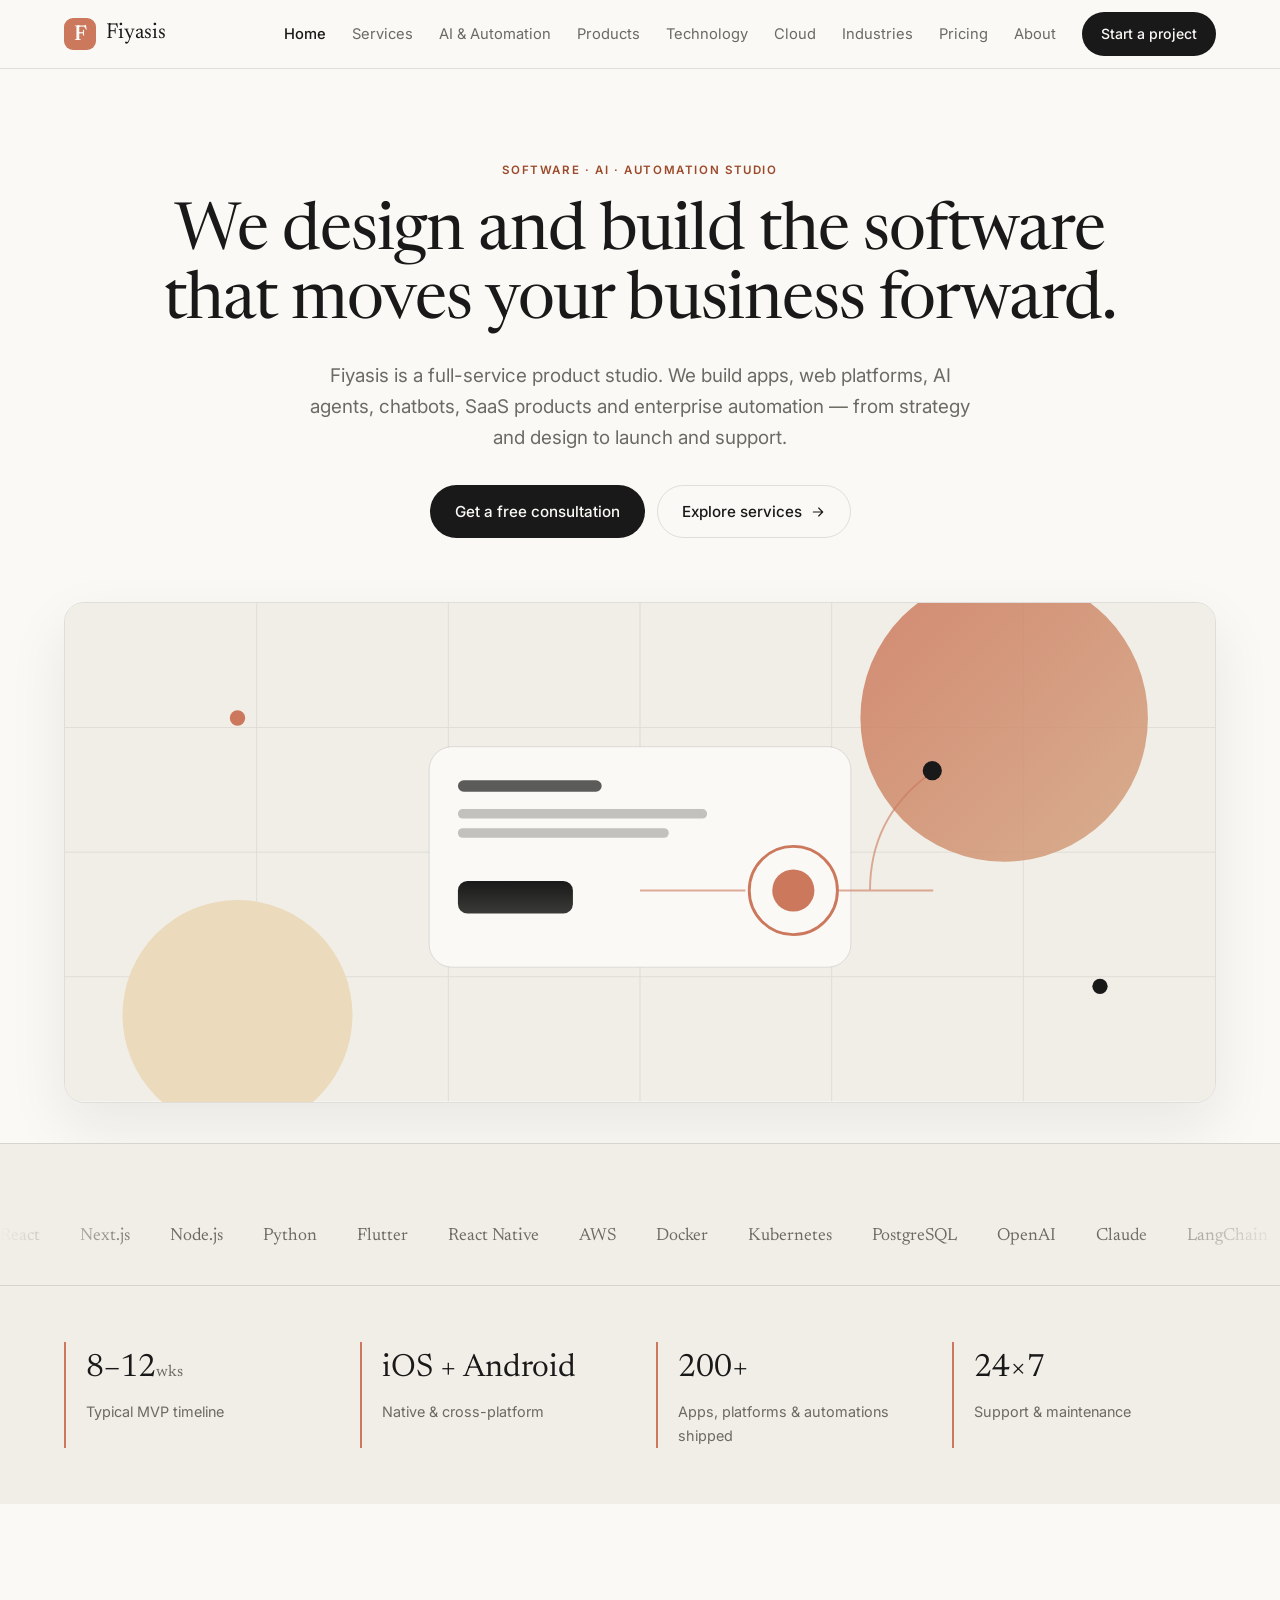
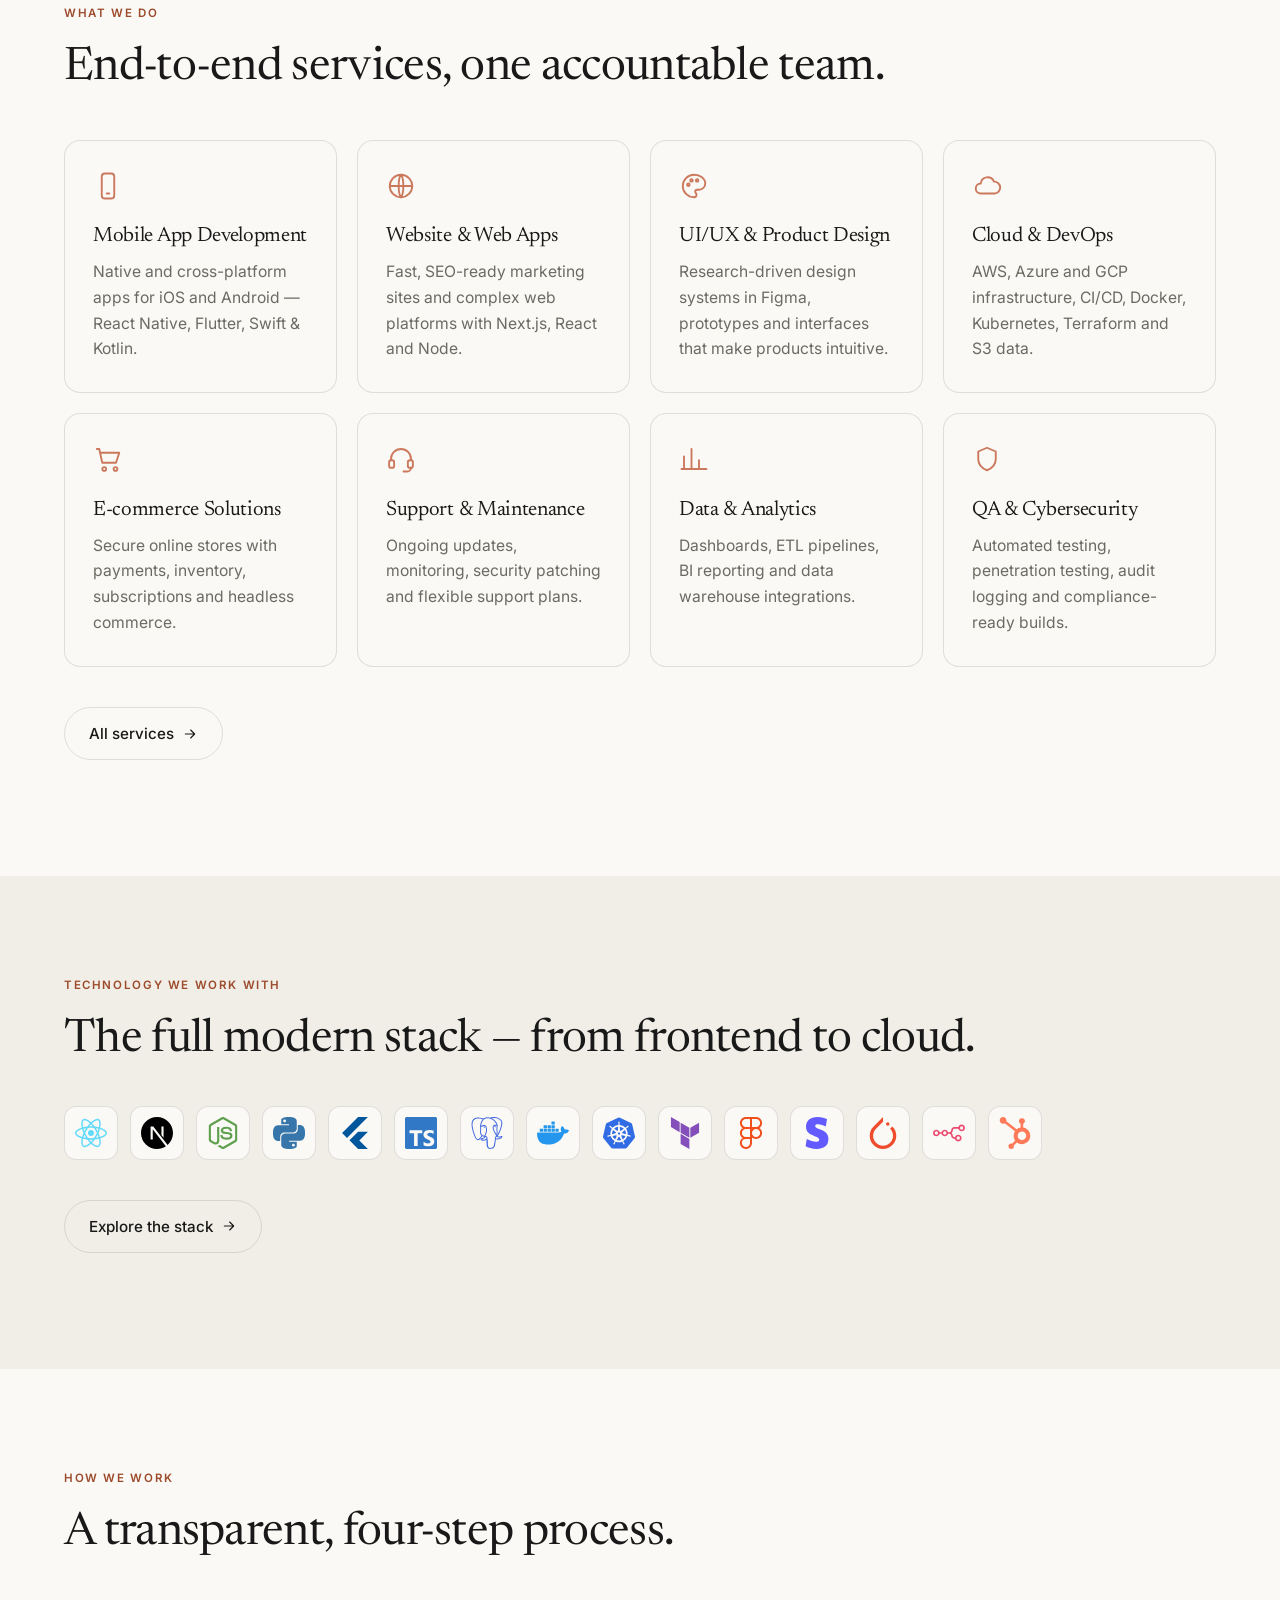
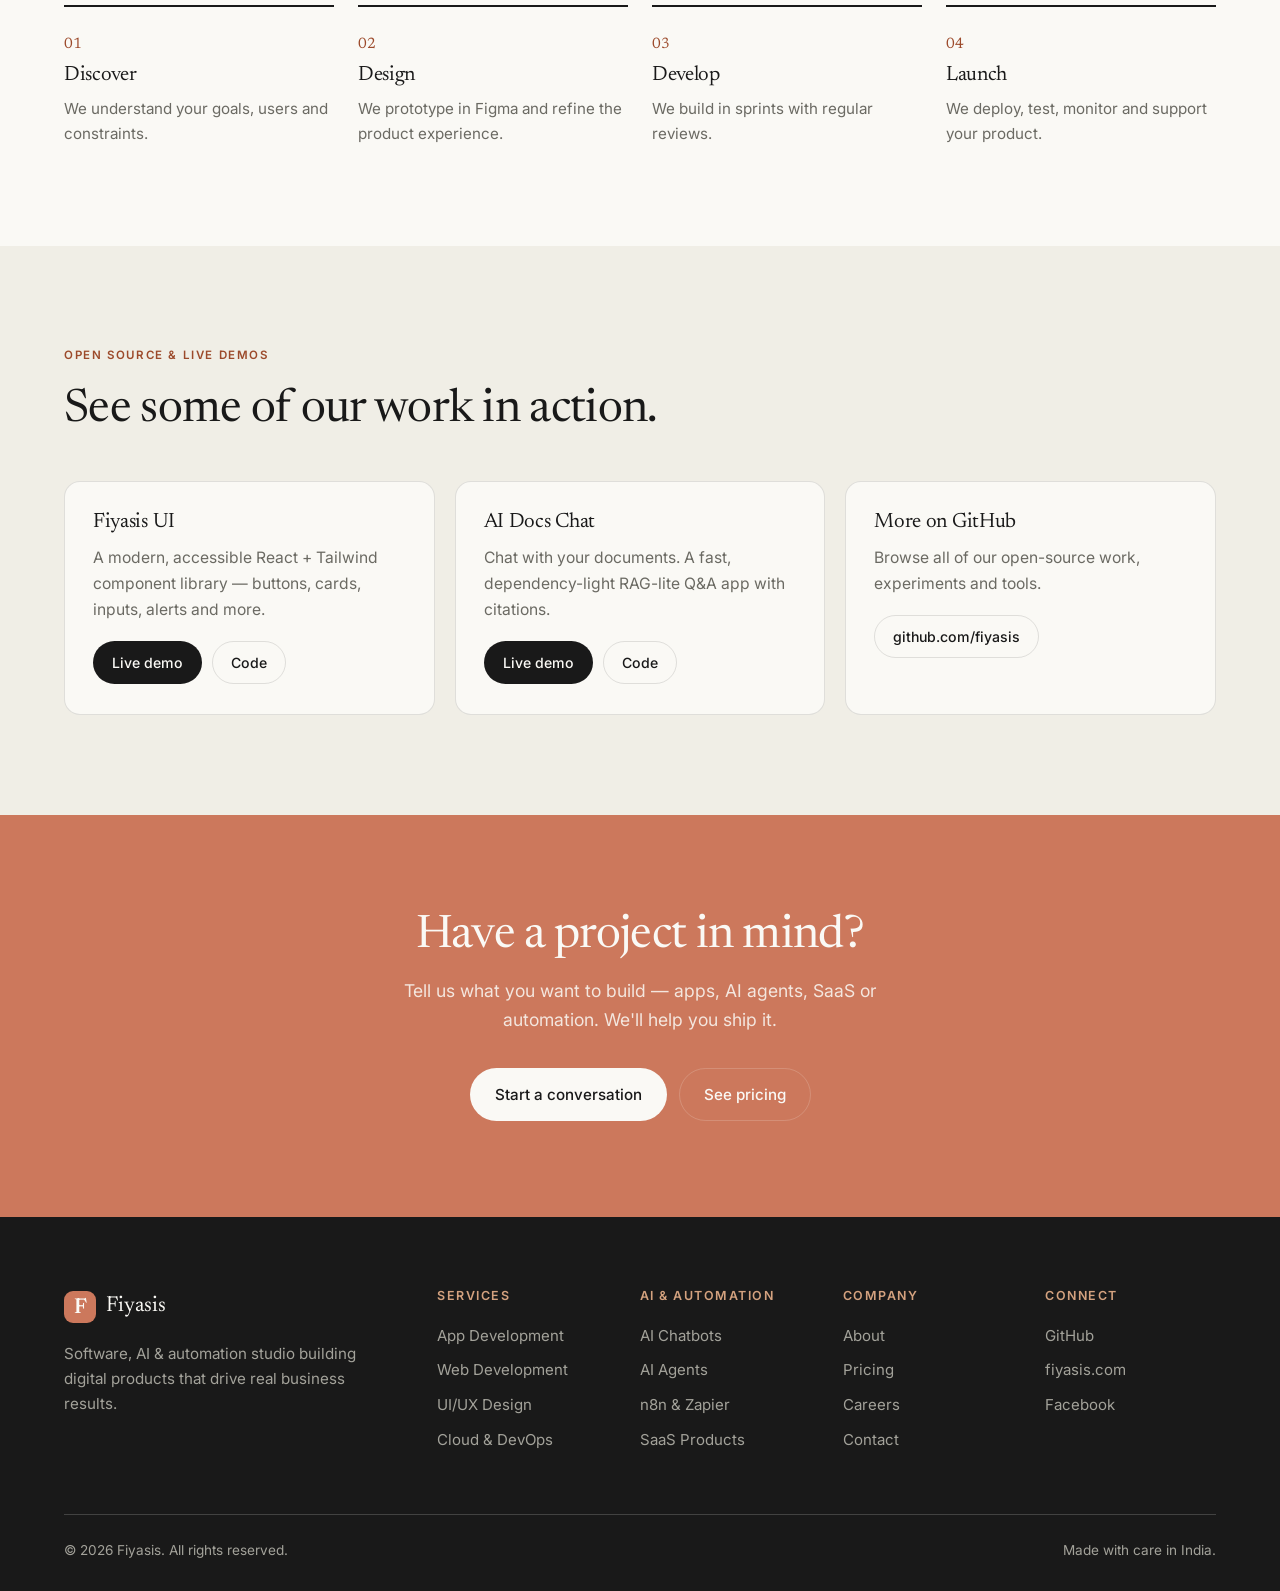
==== commit 0ad68521: "Fix WCAG contrast (accent text, marquee, terminal), add mobile menu, sitemap, robots, 404" ====
--- a/index.html
+++ b/index.html
@@ -44,6 +44,9 @@
           <a href="about.html">About</a>
           <a class="btn btn-dark btn-sm" href="contact.html">Start a project</a>
         </nav>
+        <button class="nav-toggle" type="button" aria-label="Toggle menu" aria-expanded="false">
+          <span></span><span></span><span></span>
+        </button>
       </div>
     </header>
     <main>
@@ -215,5 +218,6 @@
       </div>
     </footer>
     <script>document.getElementById("year").textContent = new Date().getFullYear();</script>
+    <script src="assets/site.js"></script>
   </body>
 </html>
--- a/styles.css
+++ b/styles.css
@@ -8,6 +8,7 @@
   --kraft: #d4a27f;
   --book-cloth: #cc785c;
   --book-cloth-dark: #b8664c;
+  --accent-text: #9c4a2b;
   --slate: #191919;
   --slate-soft: #2c2c2a;
   --text: #191919;
@@ -110,7 +111,7 @@
   letter-spacing: 0.14em;
   font-size: 0.72rem;
   font-weight: 600;
-  color: var(--book-cloth);
+  color: var(--accent-text);
   margin: 0 0 20px;
 }
 
@@ -237,6 +238,44 @@
   color: var(--slate);
 }
 
+.nav-toggle {
+  display: none;
+  flex-direction: column;
+  justify-content: center;
+  gap: 5px;
+  width: 42px;
+  height: 42px;
+  padding: 0 10px;
+  background: transparent;
+  border: 1px solid var(--border);
+  border-radius: 10px;
+  cursor: pointer;
+}
+
+.nav-toggle span {
+  display: block;
+  height: 2px;
+  background: var(--slate);
+  border-radius: 2px;
+  transition: transform 0.2s ease, opacity 0.2s ease;
+}
+
+.nav-toggle[aria-expanded="true"] span:nth-child(1) {
+  transform: translateY(7px) rotate(45deg);
+}
+
+.nav-toggle[aria-expanded="true"] span:nth-child(2) {
+  opacity: 0;
+}
+
+.nav-toggle[aria-expanded="true"] span:nth-child(3) {
+  transform: translateY(-7px) rotate(-45deg);
+}
+
+body.nav-lock {
+  overflow: hidden;
+}
+
 /* Hero */
 .hero {
   padding: 92px 0 40px;
@@ -298,7 +337,7 @@
 .marquee-track span {
   font-family: var(--serif);
   font-size: 1.1rem;
-  color: var(--muted-light);
+  color: var(--muted);
   white-space: nowrap;
 }
 
@@ -447,7 +486,7 @@
   font-weight: 600;
   letter-spacing: 0.12em;
   text-transform: uppercase;
-  color: var(--book-cloth);
+  color: var(--accent-text);
   margin-bottom: 16px;
 }
 
@@ -553,7 +592,7 @@
 .step-no {
   font-family: var(--serif);
   font-size: 0.95rem;
-  color: var(--book-cloth);
+  color: var(--accent-text);
 }
 
 .steps h3 {
@@ -651,8 +690,43 @@
 }
 
 @media (max-width: 760px) {
-  .nav-links a:not(.btn) {
+  .nav-toggle {
+    display: inline-flex;
+  }
+
+  .nav-links {
+    position: absolute;
+    top: 68px;
+    left: 0;
+    right: 0;
     display: none;
+    flex-direction: column;
+    align-items: stretch;
+    gap: 0;
+    background: var(--ivory);
+    border-bottom: 1px solid var(--border);
+    padding: 6px 5% 20px;
+    box-shadow: 0 24px 44px rgba(25, 25, 25, 0.1);
+  }
+
+  .nav-links.open {
+    display: flex;
+  }
+
+  .nav-links a {
+    padding: 13px 0;
+    border-bottom: 1px solid var(--border);
+    font-size: 1rem;
+  }
+
+  .nav-links a.active {
+    color: var(--book-cloth);
+  }
+
+  .nav-links a.btn {
+    margin-top: 16px;
+    border-bottom: none;
+    justify-content: center;
   }
 
   .section,
@@ -760,7 +834,7 @@
   color: var(--book-cloth);
 }
 .term-body .dim {
-  color: #6f6e68;
+  color: #a8a69d;
 }
 
 /* Logo wall */
@@ -906,7 +980,7 @@
 }
 
 .trust-badge .ic {
-  color: var(--book-cloth);
+  color: var(--accent-text);
 }
 
 .card-actions {
@@ -1037,7 +1111,7 @@
 }
 
 .plan-features .ic {
-  color: var(--book-cloth);
+  color: var(--accent-text);
   flex: none;
   margin-top: 4px;
 }
@@ -1148,7 +1222,7 @@
   font-size: 0.7rem;
   text-transform: uppercase;
   letter-spacing: 0.1em;
-  color: var(--book-cloth);
+  color: var(--accent-text);
   font-weight: 600;
 }
 
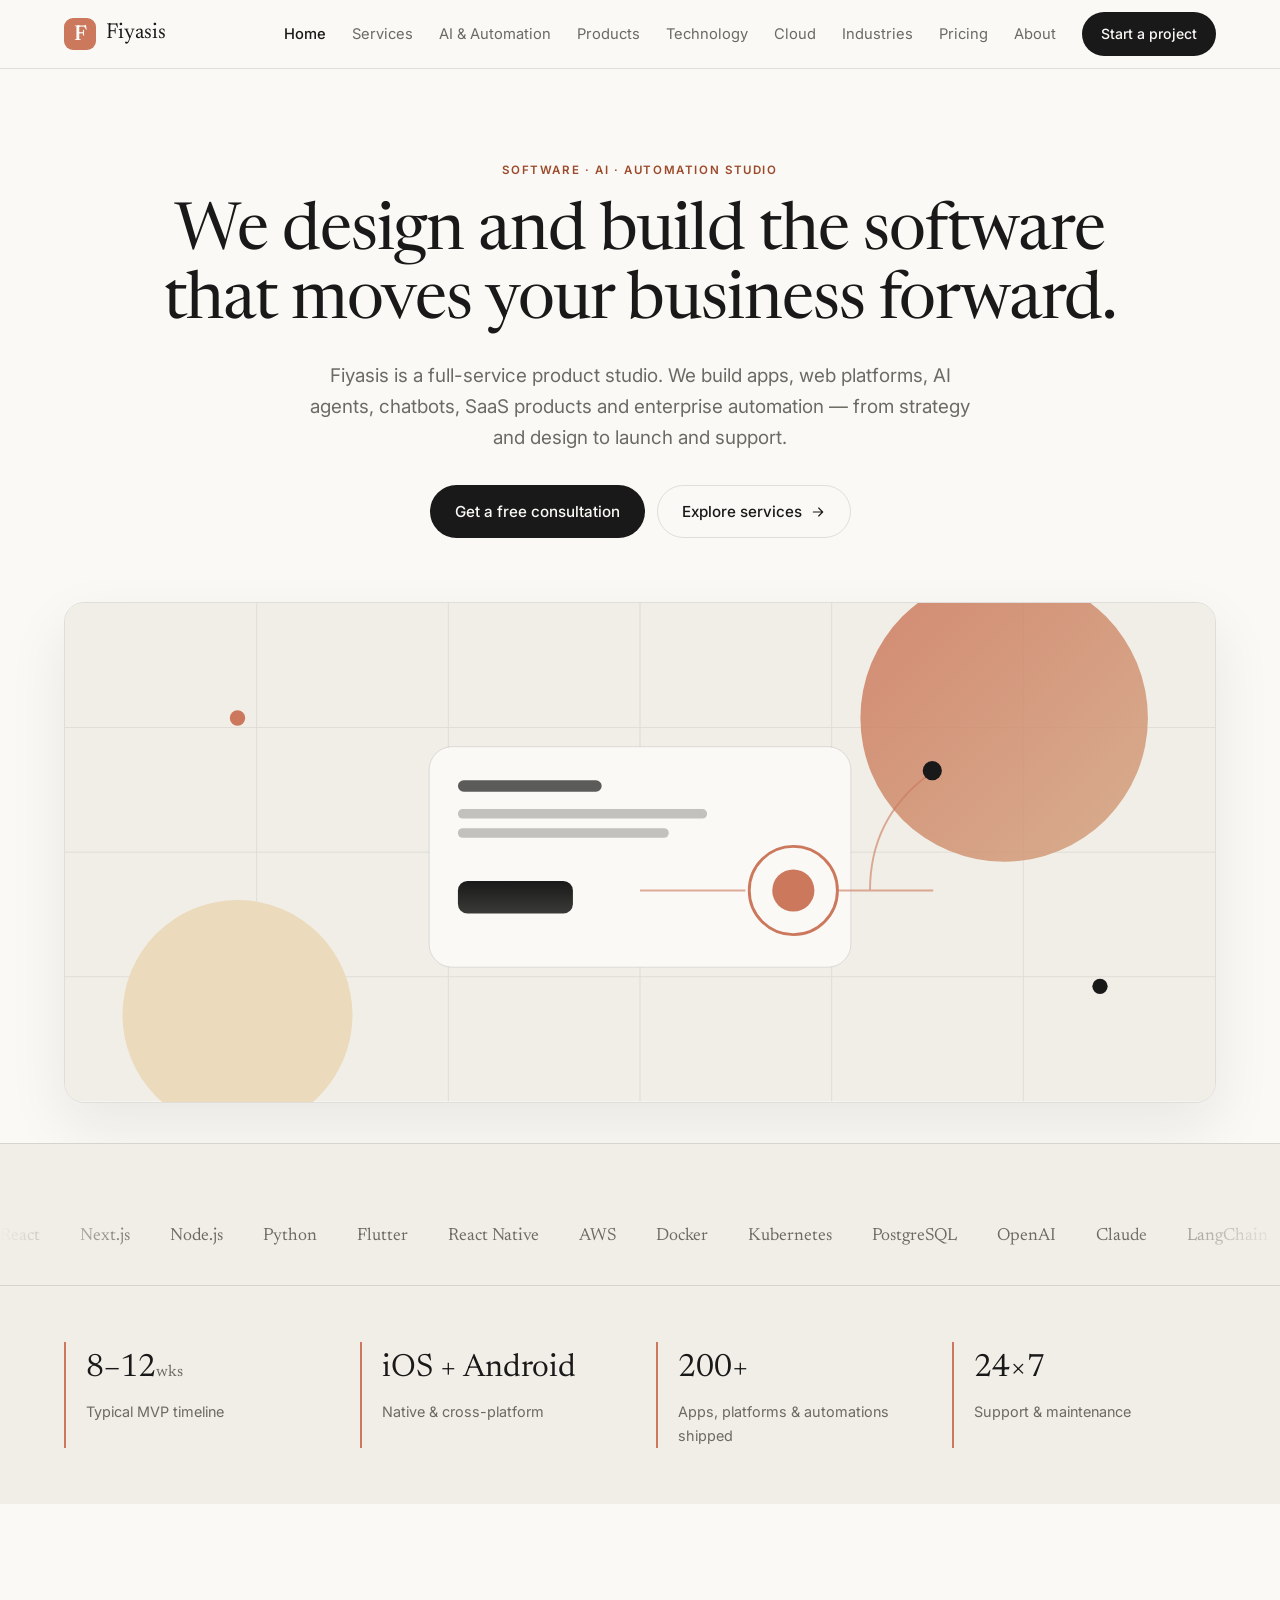
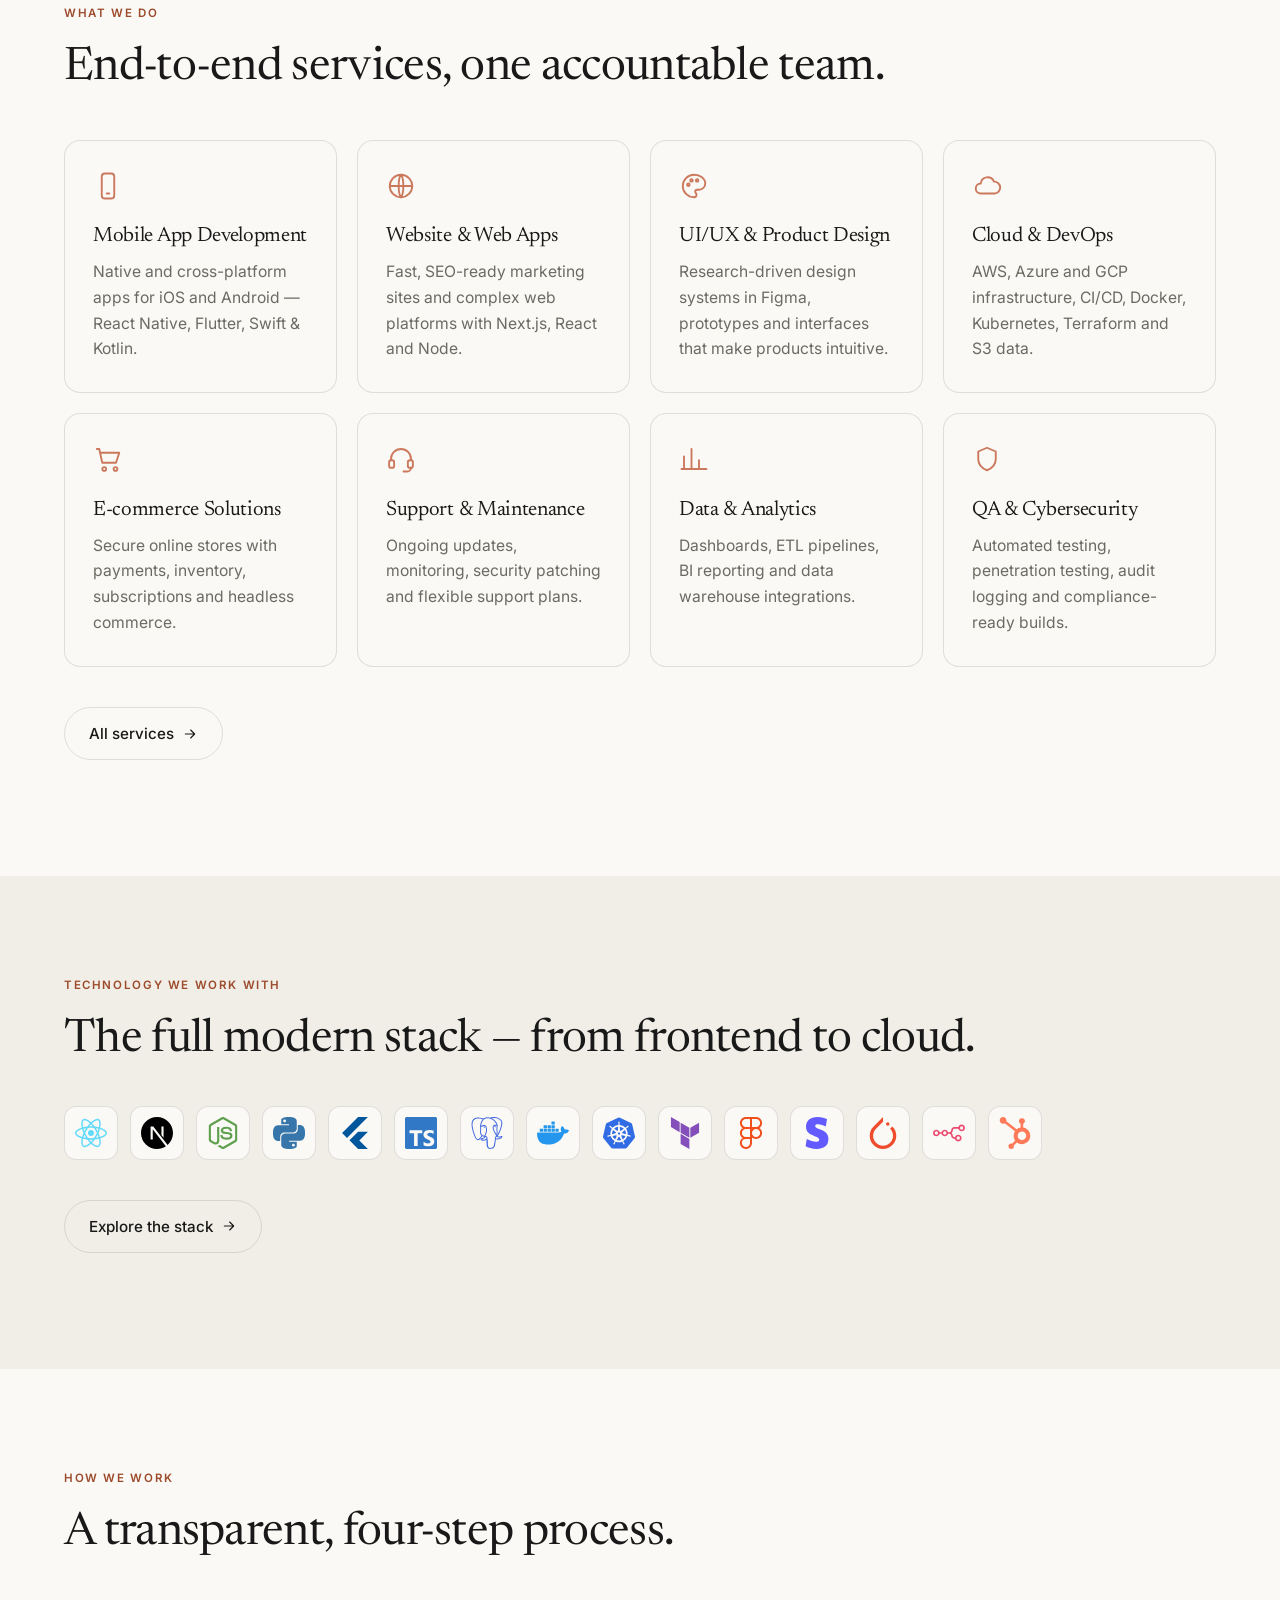
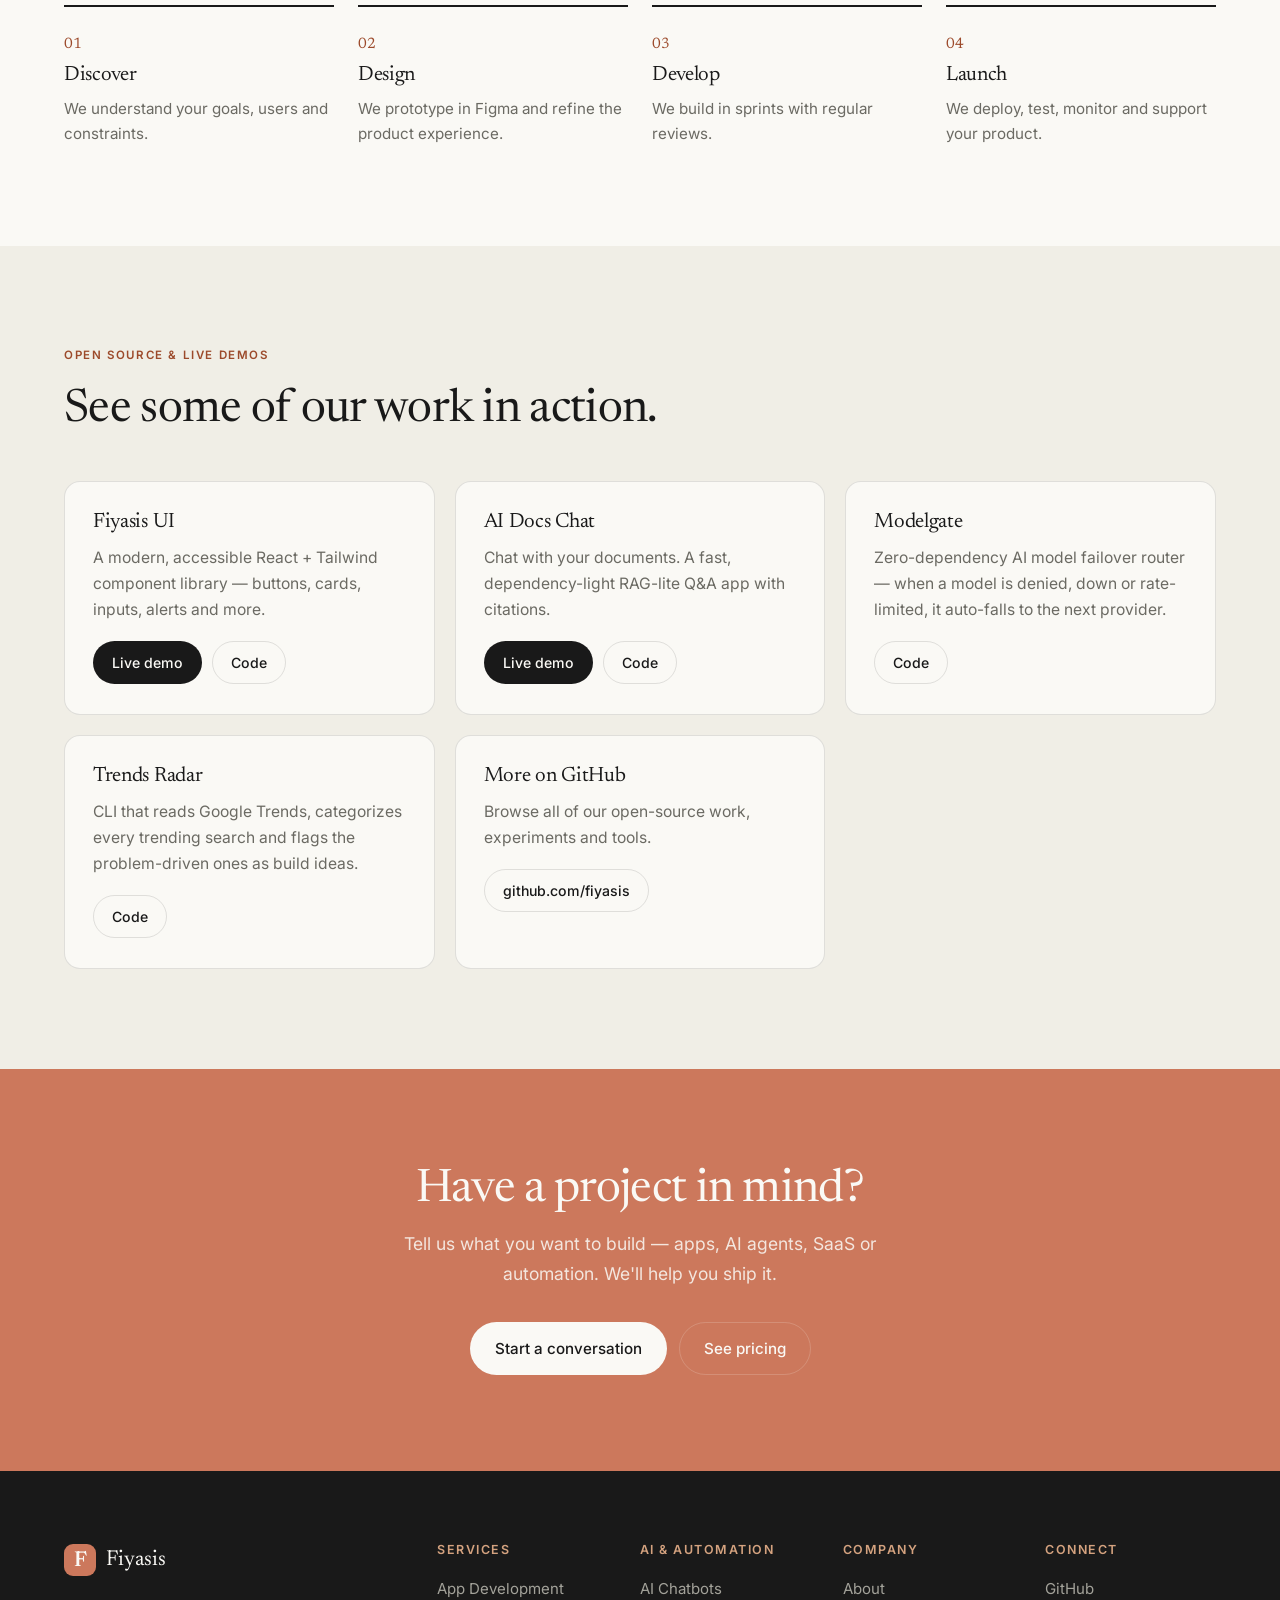
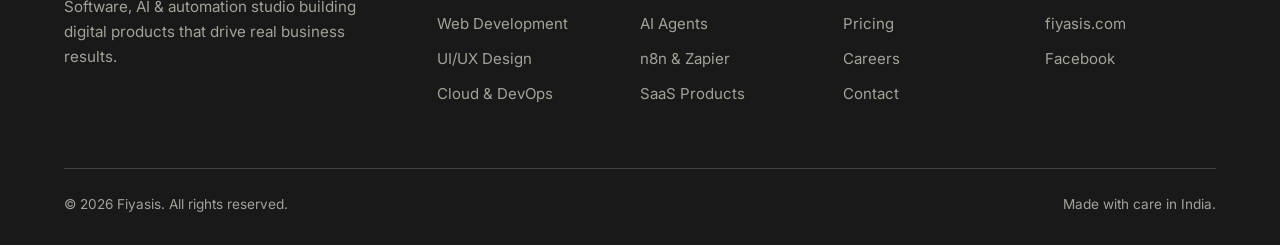
==== commit 75f6bc1d: "Add Modelgate + Trends Radar to live demos section" ====
--- a/index.html
+++ b/index.html
@@ -180,6 +180,20 @@
               </div>
             </article>
             <article class="card">
+              <h3>Modelgate</h3>
+              <p>Zero-dependency AI model failover router — when a model is denied, down or rate-limited, it auto-falls to the next provider.</p>
+              <div class="card-actions">
+                <a class="btn btn-ghost btn-sm" href="https://github.com/fiyasis/modelgate">Code</a>
+              </div>
+            </article>
+            <article class="card">
+              <h3>Trends Radar</h3>
+              <p>CLI that reads Google Trends, categorizes every trending search and flags the problem-driven ones as build ideas.</p>
+              <div class="card-actions">
+                <a class="btn btn-ghost btn-sm" href="https://github.com/fiyasis/trends-radar">Code</a>
+              </div>
+            </article>
+            <article class="card">
               <h3>More on GitHub</h3>
               <p>Browse all of our open-source work, experiments and tools.</p>
               <div class="card-actions">
